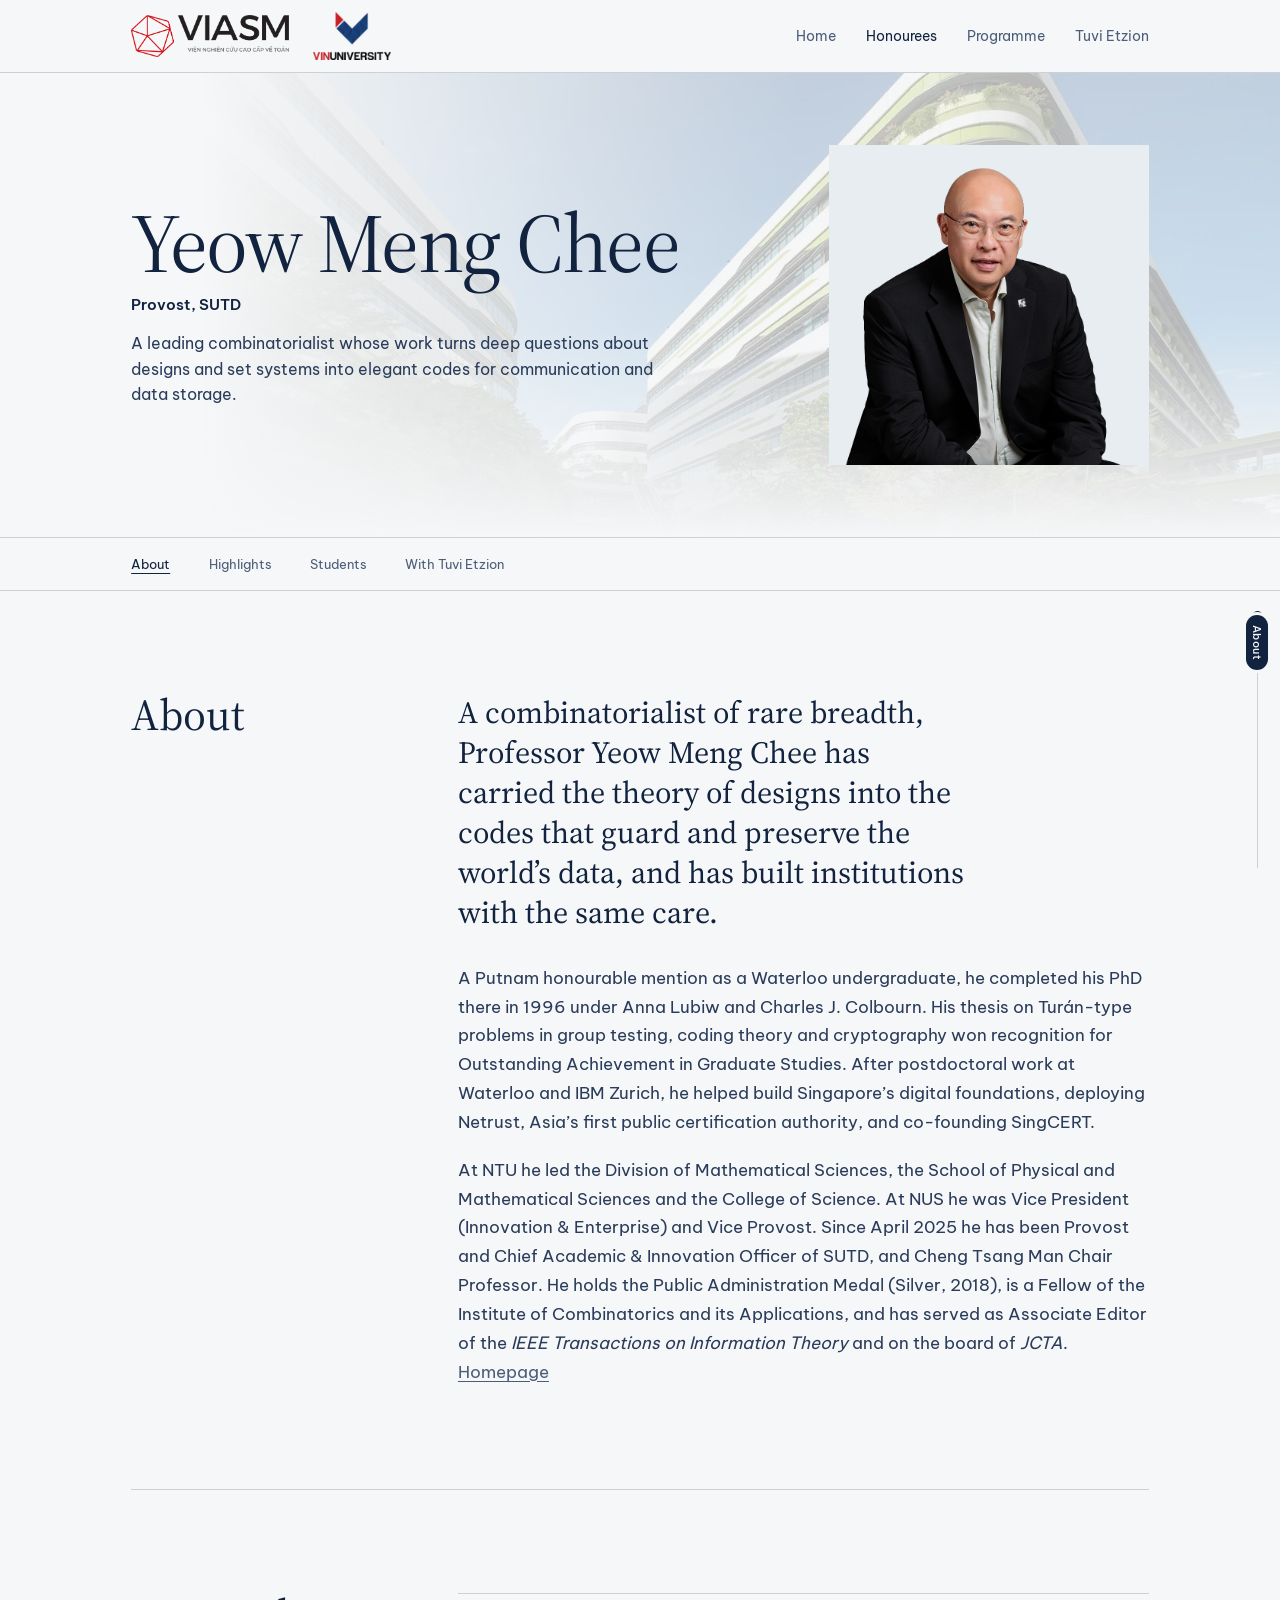
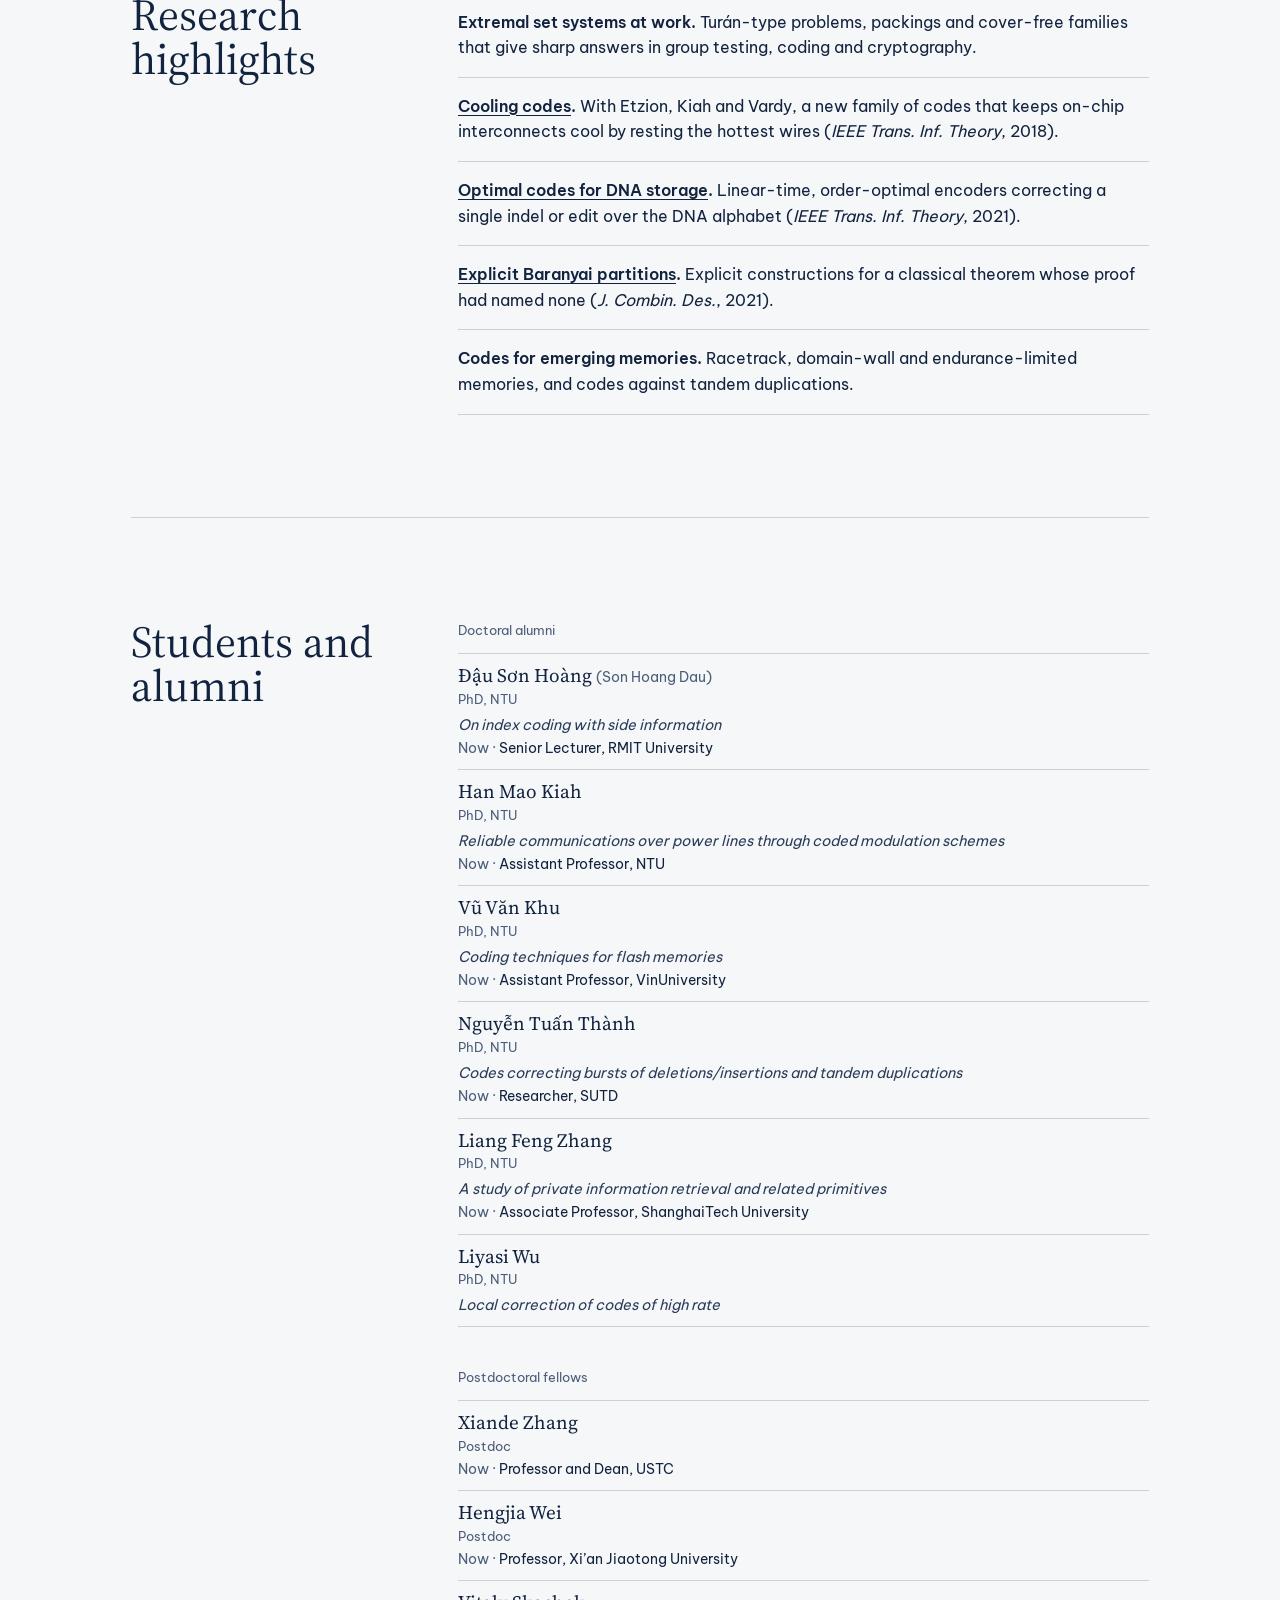
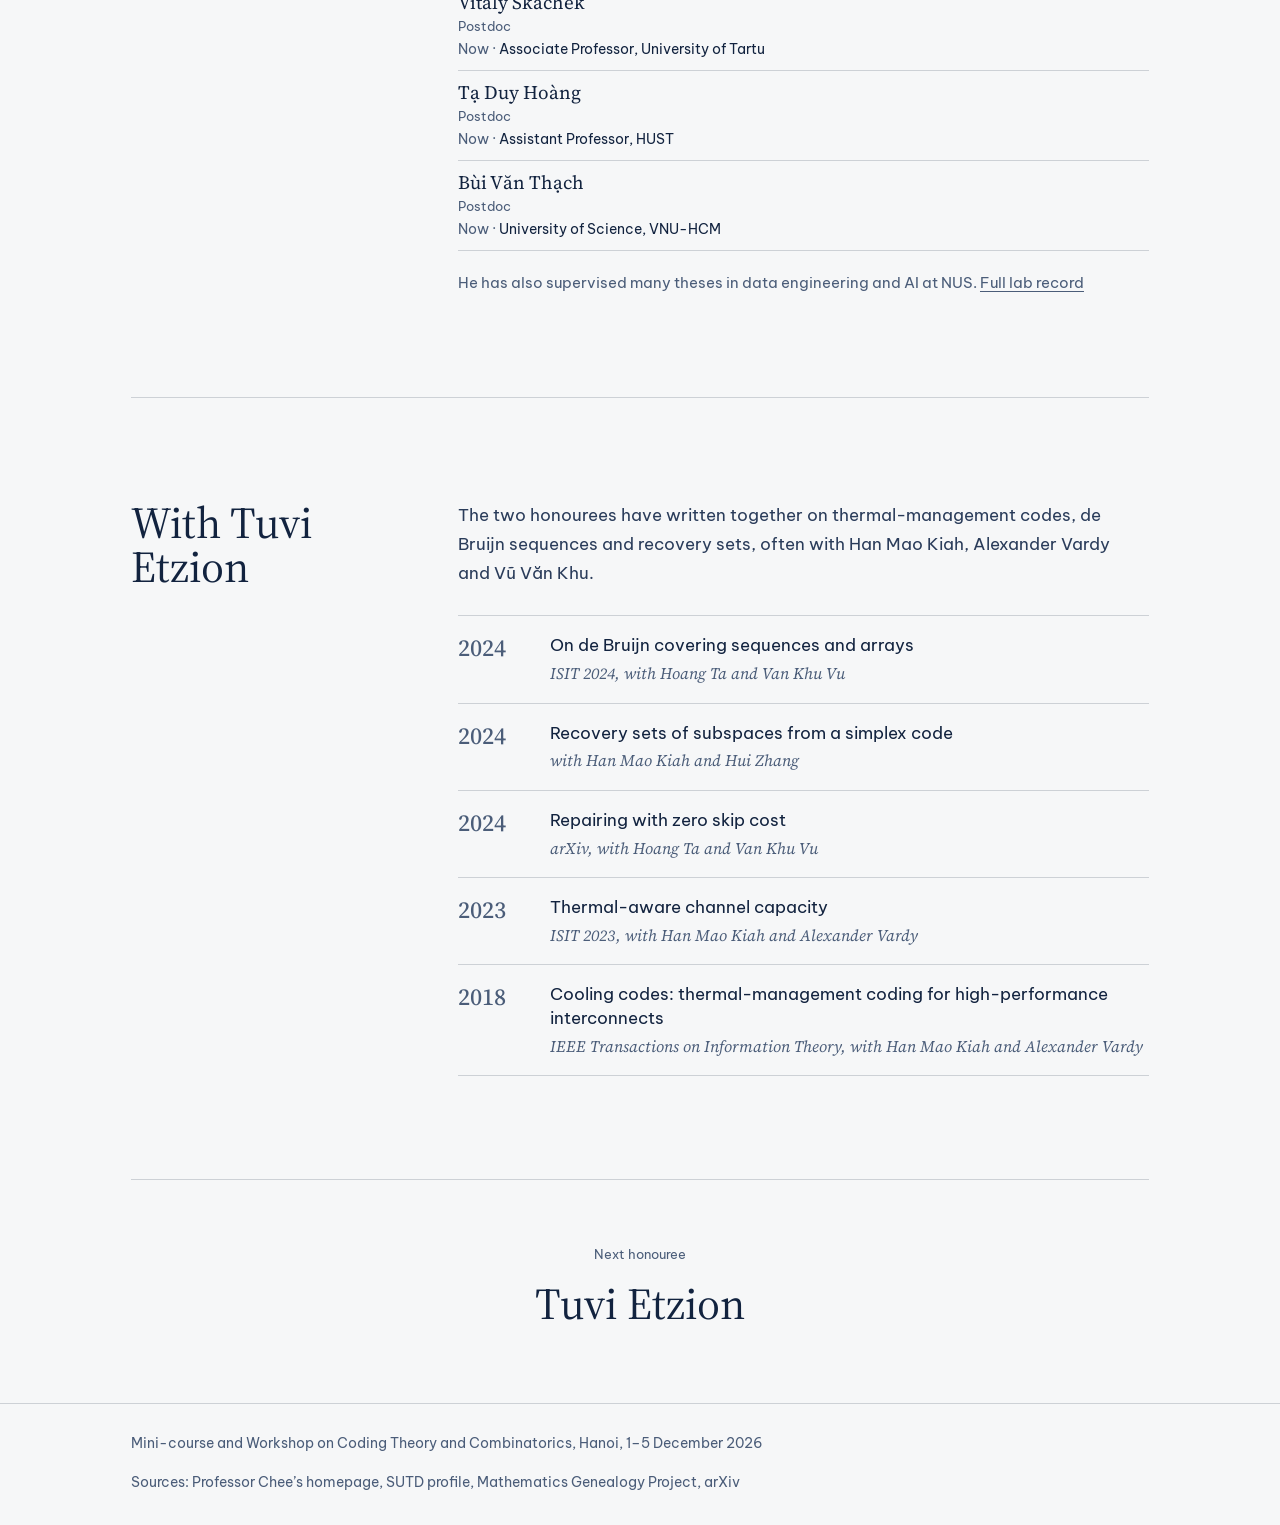
==== chee.html @ d9efea49 "Fix Dau Son Hoang's name and drop years from alumni lists Co-Authored-By: Claude Opus 5.5 <noreply@a" ====
<!DOCTYPE html>
<html lang="en">
<head>
  <meta charset="UTF-8">
  <meta name="viewport" content="width=device-width, initial-scale=1">
  <title>Yeow Meng Chee — CTC 2026 Honouree</title>
  <meta name="description" content="Professor Yeow Meng Chee, Provost of the Singapore University of Technology and Design: biography, career, honours and research.">
  <link rel="preload" href="assets/fonts/source-serif-4-latin-opsz-normal.woff2" as="font" type="font/woff2" crossorigin>
  <link rel="stylesheet" href="assets/css/style.css?v=20261127d">
</head>
<body>
<a class="skip" href="#main">Skip to content</a>

<header class="nav">
  <div class="wrap nav__inner">
    <a class="nav__brand" href="index.html" aria-label="CTC 2026 home — VIASM and VinUniversity">
      <img src="assets/img/viasm-logo.png" width="957" height="255" alt="VIASM">
      <img class="nav__logo--vinuni" src="assets/img/vinuni-logo.png" width="360" height="221" alt="VinUniversity">
    </a>
    <nav class="nav__links" aria-label="Main">
      <a href="index.html">Home</a>
      <a href="index.html#honour" aria-current="page">Honourees</a>
      <a href="index.html#programme">Programme</a>
      <a href="etzion.html">Tuvi Etzion</a>
    </nav>
  </div>
</header>

<main id="main">
  <section class="phero phero--sutd">
    <div class="wrap phero__layout">
      <div class="phero__intro">
        <h1 class="phero__name">Yeow Meng Chee</h1>
        <p class="phero__role">Provost, SUTD</p>
        <p>A leading combinatorialist whose work turns deep questions about designs and set systems into elegant codes for communication and data storage.</p>
      </div>
      <figure class="phero__photo" data-photo>
        <img src="assets/img/chee.png" alt="Portrait of Professor Yeow Meng Chee">
        <span class="monogram" aria-hidden="true">YMC</span>
      </figure>
    </div>
  </section>

  <nav class="pnav" aria-label="Profile sections">
    <ul class="wrap">
      <li><a href="#about">About</a></li>
      <li><a href="#research">Highlights</a></li>
      <li><a href="#students">Students</a></li>
      <li><a href="#joint">With Tuvi Etzion</a></li>
    </ul>
  </nav>

  <div class="wrap">
    <!-- About -->
    <section class="block" id="about">
      <h2>About</h2>
      <div class="prose">
        <p class="lede">A combinatorialist of rare breadth, Professor Yeow Meng Chee has carried the theory of designs into the codes that guard and preserve the world’s data, and has built institutions with the same care.</p>
        <p>A Putnam honourable mention as a Waterloo undergraduate, he completed his PhD there in 1996 under Anna Lubiw and Charles J. Colbourn. His thesis on Turán-type problems in group testing, coding theory and cryptography won recognition for Outstanding Achievement in Graduate Studies. After postdoctoral work at Waterloo and IBM Zurich, he helped build Singapore’s digital foundations, deploying Netrust, Asia’s first public certification authority, and co-founding SingCERT.</p>
        <p>At NTU he led the Division of Mathematical Sciences, the School of Physical and Mathematical Sciences and the College of Science. At NUS he was Vice President (Innovation &amp; Enterprise) and Vice Provost. Since April 2025 he has been Provost and Chief Academic &amp; Innovation Officer of SUTD, and Cheng Tsang Man Chair Professor. He holds the Public Administration Medal (Silver, 2018), is a Fellow of the Institute of Combinatorics and its Applications, and has served as Associate Editor of the <em>IEEE Transactions on Information Theory</em> and on the board of <em>JCTA</em>. <a class="profile-source" href="https://ymchee66.github.io/home/" target="_blank" rel="noopener">Homepage</a></p>
      </div>
    </section>

    <!-- Research highlights -->
    <section class="block" id="research">
      <h2>Research highlights</h2>
      <div>
        <ul class="profile-highlights">
          <li><strong>Extremal set systems at work.</strong> Turán-type problems, packings and cover-free families that give sharp answers in group testing, coding and cryptography.</li>
          <li><strong><a href="https://arxiv.org/abs/1701.07872" target="_blank" rel="noopener">Cooling codes</a>.</strong> With Etzion, Kiah and Vardy, a new family of codes that keeps on-chip interconnects cool by resting the hottest wires (<em>IEEE Trans. Inf. Theory</em>, 2018).</li>
          <li><strong><a href="https://arxiv.org/abs/1910.06501" target="_blank" rel="noopener">Optimal codes for DNA storage</a>.</strong> Linear-time, order-optimal encoders correcting a single indel or edit over the DNA alphabet (<em>IEEE Trans. Inf. Theory</em>, 2021).</li>
          <li><strong><a href="https://arxiv.org/abs/2007.11626" target="_blank" rel="noopener">Explicit Baranyai partitions</a>.</strong> Explicit constructions for a classical theorem whose proof had named none (<em>J. Combin. Des.</em>, 2021).</li>
          <li><strong>Codes for emerging memories.</strong> Racetrack, domain-wall and endurance-limited memories, and codes against tandem duplications.</li>
        </ul>
      </div>
    </section>

    <!-- Students and alumni -->
    <section class="block" id="students">
      <h2>Students and alumni</h2>
      <div>
          <p class="sub">Doctoral alumni</p>
          <ol class="alumni">
            <li><span class="alumni__name">Đậu Sơn Hoàng <span lang="en">(Son Hoang Dau)</span></span><span class="alumni__meta">PhD, NTU</span><span class="alumni__thesis">On index coding with side information</span><span class="alumni__now">Senior Lecturer, RMIT University</span></li>
            <li><span class="alumni__name">Han Mao Kiah</span><span class="alumni__meta">PhD, NTU</span><span class="alumni__thesis">Reliable communications over power lines through coded modulation schemes</span><span class="alumni__now">Assistant Professor, NTU</span></li>
            <li><span class="alumni__name">Vũ Văn Khu</span><span class="alumni__meta">PhD, NTU</span><span class="alumni__thesis">Coding techniques for flash memories</span><span class="alumni__now">Assistant Professor, VinUniversity</span></li>
            <li><span class="alumni__name">Nguyễn Tuấn Thành</span><span class="alumni__meta">PhD, NTU</span><span class="alumni__thesis">Codes correcting bursts of deletions/insertions and tandem duplications</span><span class="alumni__now">Researcher, SUTD</span></li>
            <li><span class="alumni__name">Liang Feng Zhang</span><span class="alumni__meta">PhD, NTU</span><span class="alumni__thesis">A study of private information retrieval and related primitives</span><span class="alumni__now">Associate Professor, ShanghaiTech University</span></li>
            <li><span class="alumni__name">Liyasi Wu</span><span class="alumni__meta">PhD, NTU</span><span class="alumni__thesis">Local correction of codes of high rate</span></li>
          </ol>
          <p class="sub">Postdoctoral fellows</p>
          <ol class="alumni">
            <li><span class="alumni__name">Xiande Zhang</span><span class="alumni__meta">Postdoc</span><span class="alumni__now">Professor and Dean, USTC</span></li>
            <li><span class="alumni__name">Hengjia Wei</span><span class="alumni__meta">Postdoc</span><span class="alumni__now">Professor, Xi’an Jiaotong University</span></li>
            <li><span class="alumni__name">Vitaly Skachek</span><span class="alumni__meta">Postdoc</span><span class="alumni__now">Associate Professor, University of Tartu</span></li>
            <li><span class="alumni__name">Tạ Duy Hoàng</span><span class="alumni__meta">Postdoc</span><span class="alumni__now">Assistant Professor, HUST</span></li>
            <li><span class="alumni__name">Bùi Văn Thạch</span><span class="alumni__meta">Postdoc</span><span class="alumni__now">University of Science, VNU-HCM</span></li>
          </ol>
          <p class="alumni__more">He has also supervised many theses in data engineering and AI at NUS. <a class="profile-source" href="https://ymchee66.github.io/home/" target="_blank" rel="noopener">Full lab record</a></p>
      </div>
    </section>

    <!-- Joint work -->
    <section class="block" id="joint">
      <h2>With Tuvi Etzion</h2>
      <div>
        <p class="joint-intro">The two honourees have written together on thermal-management codes, de Bruijn sequences and recovery sets, often with Han Mao Kiah, Alexander Vardy and Vũ Văn Khu.</p>
        <ol class="pubs">
          <li><span class="yr">2024</span><span class="t">On de Bruijn covering sequences and arrays<span class="v">ISIT 2024, with Hoang Ta and Van Khu Vu</span></span></li>
          <li><span class="yr">2024</span><span class="t">Recovery sets of subspaces from a simplex code<span class="v">with Han Mao Kiah and Hui Zhang</span></span></li>
          <li><span class="yr">2024</span><span class="t">Repairing with zero skip cost<span class="v">arXiv, with Hoang Ta and Van Khu Vu</span></span></li>
          <li><span class="yr">2023</span><span class="t">Thermal-aware channel capacity<span class="v">ISIT 2023, with Han Mao Kiah and Alexander Vardy</span></span></li>
          <li><span class="yr">2018</span><span class="t">Cooling codes: thermal-management coding for high-performance interconnects<span class="v">IEEE Transactions on Information Theory, with Han Mao Kiah and Alexander Vardy</span></span></li>
        </ol>
      </div>
    </section>
  </div>

  <a class="next" href="etzion.html"><small>Next honouree</small><strong>Tuvi Etzion</strong></a>
</main>

<footer class="footer">
  <div class="wrap footer__row">
    <p><a href="index.html">Mini-course and Workshop on Coding Theory and Combinatorics</a>, Hanoi, 1–5 December 2026</p>
    <p>Sources: Professor Chee’s homepage, SUTD profile, Mathematics Genealogy Project, arXiv</p>
  </div>
</footer>

<script src="assets/js/main.js?v=20261127d"></script>
</body>
</html>
---- assets/css/style.css ----
/* =========================================================
   CTC 2026 — Mini-course and Workshop on Coding Theory and Combinatorics
   Shared styles for index.html, chee.html, etzion.html
   ========================================================= */
@import url("fonts.css?v=20261127d");

:root {
  --bg: #f6f7f8;
  --panel: #e8edf2;
  --line: rgba(18, 35, 63, 0.18);
  --ink: #12233f;
  --mute: #4b5d79;
  --dim: #8494ac;

  --f-serif: "Source Serif 4", Georgia, "Times New Roman", serif;
  --f-sans: "Be Vietnam Pro", "Segoe UI", system-ui, sans-serif;

  --wrap: 1120px;
  --nav-height: 72px;
  --gutter: clamp(20px, 4vw, 56px);
}

*, *::before, *::after { box-sizing: border-box; }
html { scroll-padding-top: calc(var(--nav-height) + 16px); -webkit-text-size-adjust: 100%; }
body {
  font-optical-sizing: auto;
  margin: 0;
  background: var(--bg);
  color: var(--ink);
  font-family: var(--f-sans);
  font-size: 16px;
  line-height: 1.6;
  font-weight: 400;
  -webkit-font-smoothing: antialiased;
}
img { display: block; max-width: 100%; }
a { color: inherit; text-decoration: none; }
p { margin: 0; }
h1, h2, h3, h4 { margin: 0; font-weight: inherit; }
ol, ul { margin: 0; padding: 0; list-style: none; }

:focus-visible { outline: 2px solid var(--ink); outline-offset: 4px; border-radius: 2px; }
.skip { position: absolute; left: -999px; top: 8px; background: var(--ink); color: var(--bg); padding: 8px 14px; z-index: 100; }
.skip:focus { left: 8px; }

.wrap { width: 100%; max-width: var(--wrap); margin: 0 auto; padding: 0 var(--gutter); }

/* ---------- Navigation ---------- */
.nav {
  position: sticky; top: 0; z-index: 50;
  background: var(--bg); border-bottom: 1px solid var(--line);
}
.nav__inner { display: flex; align-items: center; justify-content: space-between; gap: 24px; min-height: var(--nav-height); }
.nav__brand { display: flex; flex: none; align-items: center; gap: clamp(14px, 2vw, 24px); }
.nav__brand img { height: 42px; width: auto; }
.nav__brand .nav__logo--vinuni { height: 48px; }
.nav__links { display: flex; flex-wrap: wrap; gap: 0 clamp(12px, 2.6vw, 30px); font-size: 14px; }
.nav__links a { display: inline-flex; align-items: center; min-height: 44px; color: var(--mute); }
.nav__links a:hover, .nav__links a[aria-current="page"], .nav__links a.is-active { color: var(--ink); }
.nav__links a.is-active { text-decoration: underline; text-underline-offset: 4px; }
.nav__links a:hover { text-decoration: underline; text-underline-offset: 4px; }
@media (max-width: 760px) {
  :root { --nav-height: 0px; }
  .nav { position: relative; }
  .nav__inner { flex-direction: column; align-items: flex-start; gap: 0; padding-top: 12px; }
  .nav__brand img { height: 34px; }
  .nav__brand .nav__logo--vinuni { height: 40px; }
  .nav__links { font-size: 13px; }
}

/* ---------- Buttons and links ---------- */
.btn {
  display: inline-flex; align-items: center; gap: 10px;
  min-height: 46px; padding: 8px 18px; border-radius: 3px;
  border: 1px solid var(--line); font-size: 14px; font-weight: 500;
  transition: background .2s, color .2s, border-color .2s;
}
.btn:hover { border-color: var(--ink); }
.btn--primary { background: var(--ink); color: var(--bg); border-color: var(--ink); }
.btn--primary:hover { background: transparent; color: var(--ink); }
.text-link {
  display: inline-flex; align-items: center; min-height: 44px;
  font-size: 14px; font-weight: 500; text-decoration: underline; text-underline-offset: 4px;
}
.text-link:hover { color: var(--mute); }

/* =========================================================
   HOME — hero
   ========================================================= */
.hero {
  position: relative;
  isolation: isolate;
  padding: clamp(44px, 7vw, 90px) 0 clamp(32px, 5vw, 56px);
}
.hero::before {
  content: "";
  position: absolute;
  z-index: -1;
  inset: 0 0 0 24%;
  background:
    linear-gradient(to bottom, transparent 58%, var(--bg)),
    linear-gradient(to right, var(--bg), transparent 48%),
    url("../img/vinuni-banner.webp") center 49% / cover;
  opacity: .32;
}
.hero__lead { margin-bottom: 8px; }
.hero__title {
  font-family: var(--f-serif); font-weight: 400;
  font-size: clamp(42px, 7vw, 94px); line-height: .98; letter-spacing: -.025em;
  max-width: 17ch; text-wrap: balance;
}
.hero__meta {
  display: flex; flex-wrap: wrap; align-items: center; justify-content: space-between; gap: 16px 28px;
  margin-top: clamp(22px, 4vw, 36px); padding-top: 20px; border-top: 1px solid var(--line);
}
.hero__when { font-size: 15px; line-height: 1.5; }
.hero__when strong { display: block; font-weight: 600; font-size: 18px; margin-bottom: 2px; }
.hero__actions { display: flex; flex-wrap: wrap; gap: 10px; }
@media (max-width: 600px) {
  .hero::before {
    inset: 0;
    background:
      linear-gradient(to bottom, transparent 42%, var(--bg) 94%),
      url("../img/vinuni-banner-small.webp") 50% 47% / cover;
    opacity: .23;
  }
}

/* =========================================================
   HOME — about
   ========================================================= */
.section { padding: clamp(48px, 7vw, 88px) 0; }
.section + .section { border-top: 1px solid var(--line); }
.campus-banner + .section { padding-top: 0; }
.about__photo { margin: 0 0 clamp(28px, 5vw, 52px); aspect-ratio: 16 / 5; }
.about__photo img { width: 100%; height: 100%; object-fit: cover; }
.about__grid { display: grid; grid-template-columns: 1fr 1fr; gap: clamp(32px, 6vw, 96px); align-items: start; }
.about__statement { font-family: var(--f-serif); font-size: clamp(28px, 3.2vw, 40px); line-height: 1.1; letter-spacing: -.01em; text-wrap: balance; }
.about__objective { margin-top: 12px; color: #2a3c5a; }
.about__cols { display: grid; color: #2a3c5a; }
.about__cols > div { padding: 24px 0; border-top: 1px solid var(--line); }
.about__cols h3 { font-family: var(--f-serif); font-weight: 500; font-size: 24px; line-height: 1.1; color: var(--ink); margin-bottom: 10px; }
.about__venues { margin-top: 24px; }
.about__venues > div { padding-bottom: 0; }
.about__venues p + p { margin-top: 12px; }
@media (max-width: 860px) { .about__grid { grid-template-columns: 1fr; } .about__photo { aspect-ratio: 16 / 9; } }

.section-head { display: grid; grid-template-columns: auto 1fr; align-items: end; gap: 8px 36px; margin-bottom: clamp(24px, 4vw, 40px); }
.section-head h2 { font-family: var(--f-serif); font-weight: 400; font-size: clamp(38px, 5vw, 62px); line-height: 1; }
.section-head p { font-size: 14px; color: var(--mute); max-width: 42ch; justify-self: end; text-align: right; }
@media (max-width: 760px) { .section-head { grid-template-columns: 1fr; } .section-head p { justify-self: start; text-align: left; } }

/* =========================================================
   HOME — honourees: two equal squares side by side
   ========================================================= */
.honoree__grid { display: grid; grid-template-columns: repeat(2, minmax(0, 460px)); justify-content: space-between; gap: clamp(16px, 4vw, 64px); }
.honoree { display: flex; flex-direction: column; }
.honoree__photo { display: block; aspect-ratio: 1; overflow: hidden; background: var(--panel); }
.honoree__photo img { width: 100%; height: 100%; object-fit: cover; object-position: center top; }
.honoree__text { flex: 1; display: flex; flex-direction: column; align-items: flex-start; margin-top: 24px; }
.honoree__name { font-family: var(--f-serif); font-weight: 400; font-size: clamp(30px, 4.2vw, 46px); line-height: 1; margin-bottom: 8px; }
.honoree__role { font-family: var(--f-serif); font-style: italic; font-size: clamp(16px, 1.6vw, 21px); line-height: 1.3; color: #2a3c5a; }
.honoree__note { color: var(--mute); font-size: 15px; margin: 10px 0 12px; }
.honoree__text .text-link { margin-top: auto; }
@media (max-width: 520px) { .honoree__grid { grid-template-columns: 1fr; gap: 32px; } }

/* Portrait fallback when the photo file is missing */
.no-photo img { display: none; }
.monogram { display: none; }
.no-photo .monogram {
  display: grid; place-items: center; width: 100%; height: 100%;
  font-family: var(--f-serif); font-style: italic; font-size: clamp(120px, 18vw, 260px); color: rgba(18,35,63,.11);
}

/* =========================================================
   HOME — programme
   ========================================================= */
.prog { display: grid; gap: clamp(48px, 6vw, 88px); }
.prog__part { display: grid; grid-template-columns: minmax(200px, 300px) 1fr; gap: clamp(24px, 5vw, 72px); align-items: start; }
.prog__intro { position: sticky; top: calc(var(--nav-height) + 24px); }
@media (max-width: 860px) { .prog__part { grid-template-columns: 1fr; } .prog__intro { position: static; } }
.prog__part h3 { font-family: var(--f-serif); font-size: clamp(30px, 3vw, 42px); line-height: 1.05; }
.prog__intro p { color: var(--mute); margin-top: 10px; max-width: 34ch; }
.prog__pdf { display: inline-block; margin-top: 6px; color: var(--ink); font-weight: 500; border-bottom: 1px solid currentColor; }
.prog__pdf:hover { color: var(--mute); }
.days { border-top: 1px solid var(--line); }
.day { display: grid; grid-template-columns: 64px 1fr; gap: 20px; padding: 24px 0; border-bottom: 1px solid var(--line); }
.day__date { font-family: var(--f-serif); font-weight: 500; font-size: 34px; line-height: 1; }
.day__date small { display: block; font-family: var(--f-sans); font-weight: 500; font-size: 12px; color: var(--mute); margin-top: 6px; letter-spacing: .02em; }
.day__venue { font-size: 13px; font-weight: 600; letter-spacing: .08em; text-transform: uppercase; color: var(--mute); margin-bottom: 10px; }
.slot { display: grid; grid-template-columns: 104px 1fr; gap: 16px; padding: 9px 0; border-top: 1px solid rgba(18, 35, 63, 0.08); font-size: 15px; line-height: 1.45; }
.slot:first-child { border-top: 0; }
.slot__time { font-variant-numeric: tabular-nums; color: var(--mute); font-size: 14px; padding-top: 1px; }
.prog__part > *, .day > div, .slot__what { min-width: 0; }
.slot__title { display: block; overflow-wrap: anywhere; }
.slot__who { display: block; font-size: 13.5px; color: var(--mute); margin-top: 2px; }
.slot--break { padding: 5px 0; font-size: 13.5px; color: var(--mute); }
.slot--break .slot__time { color: var(--mute); font-size: 13px; }
.slot--event .slot__title { font-weight: 500; }
.slot--key .slot__title { font-family: var(--f-serif); font-size: 19px; line-height: 1.3; }
.slot--key .slot__who { color: var(--ink); font-weight: 500; }
@media (max-width: 520px) { .day { grid-template-columns: 1fr; gap: 10px; } .slot { grid-template-columns: 88px 1fr; gap: 12px; } }

/* =========================================================
   HOME — speakers
   ========================================================= */
.speakers { border-top: 1px solid var(--line); }
.speaker { display: grid; grid-template-columns: 1.2fr 1fr auto; align-items: baseline; gap: 20px; padding: 22px 0; border-bottom: 1px solid var(--line); }
.speaker__name { font-size: clamp(20px, 2.2vw, 28px); font-weight: 500; letter-spacing: -.01em; }
.speaker__aff { color: var(--mute); font-size: 15px; }
.speaker__tag { font-size: 13px; color: var(--mute); white-space: nowrap; }
.speaker--link .speaker__name { text-decoration: underline; text-decoration-thickness: 1px; text-underline-offset: 6px; text-decoration-color: var(--dim); transition: text-decoration-color .2s; }
.speaker--link:hover .speaker__name { text-decoration-color: var(--ink); }
@media (max-width: 680px) { .speaker { grid-template-columns: 1fr; gap: 4px; } }

/* ---------- Footer ---------- */
.footer { border-top: 1px solid var(--line); padding: 28px 0 32px; color: var(--mute); font-size: 14px; }
.footer__big { font-family: var(--f-serif); font-weight: 400; font-size: 27px; line-height: 1.15; color: var(--ink); margin-bottom: 12px; }
.footer__row { display: flex; flex-wrap: wrap; justify-content: space-between; gap: 16px 40px; }
.footer__contact { margin-top: 12px; }
.footer__contact a { text-decoration: underline; text-underline-offset: 3px; }
.footer a, .pnav a { transition: color .2s; }
.footer a:hover { color: var(--ink); }

/* =========================================================
   PROFILE PAGES
   ========================================================= */
.phero {
  position: relative;
  isolation: isolate;
  padding: clamp(32px, 6vw, 72px) 0;
}
.phero--sutd { --campus-image: url("../img/sutd-campus.webp"); }
.phero--technion { --campus-image: url("../img/technion-campus.webp"); }
.phero::before {
  content: "";
  position: absolute;
  z-index: -1;
  inset: 0 0 0 16%;
  background:
    linear-gradient(to bottom, transparent 55%, var(--bg)),
    linear-gradient(to right, var(--bg), transparent 55%),
    var(--campus-image) center 46% / cover;
  opacity: .30;
}
.phero__layout {
  display: grid; grid-template-columns: minmax(0, 1fr) minmax(180px, 320px);
  align-items: center; gap: clamp(24px, 5vw, 72px);
}
.phero__name {
  font-family: var(--f-serif); font-weight: 400;
  font-size: clamp(44px, 6.5vw, 84px); line-height: 1; letter-spacing: -.02em;
}
.phero__photo { margin: 0; width: 100%; aspect-ratio: 1; background: var(--panel); }
.phero__photo img { width: 100%; height: 100%; object-fit: contain; }
.phero__photo .monogram { font-size: clamp(72px, 10vw, 120px); }
.phero__role { font-size: 15px; font-weight: 600; margin: 8px 0 14px; }
.phero__intro p:last-child { max-width: 48ch; color: #2a3c5a; }
@media (max-width: 580px) {
  .phero::before {
    inset: 0;
    background:
      linear-gradient(to bottom, transparent 34%, var(--bg) 95%),
      var(--campus-image) center 44% / cover;
    opacity: .23;
  }
  .phero__layout { grid-template-columns: 1fr; }
  .phero__photo { max-width: 240px; }
}

.pnav { position: sticky; top: var(--nav-height); z-index: 20; background: var(--bg); border-top: 1px solid var(--line); border-bottom: 1px solid var(--line); }
.pnav ul { display: flex; gap: clamp(18px, 3vw, 44px); overflow-x: auto; height: 52px; align-items: center; scrollbar-width: thin; }
.pnav a { display: inline-flex; align-items: center; min-height: 44px; font-size: 13px; color: var(--mute); white-space: nowrap; }
.pnav a:hover, .pnav a.is-active { color: var(--ink); text-decoration: underline; text-underline-offset: 4px; }

.block { display: grid; grid-template-columns: minmax(180px, 250px) minmax(0, 1fr); gap: 24px clamp(32px, 6vw, 96px); padding: clamp(64px, 8vw, 112px) 0; border-bottom: 1px solid var(--line); scroll-margin-top: 54px; }
.block > h2 { font-family: var(--f-serif); font-weight: 400; font-size: clamp(30px, 3.6vw, 44px); line-height: 1; position: sticky; top: 142px; align-self: start; }
@media (max-width: 760px) { .block { grid-template-columns: minmax(0, 1fr); } .block > h2 { position: static; } }

.prose p { font-size: 17px; line-height: 1.7; color: #2a3c5a; max-width: 66ch; }
.prose p + p { margin-top: 1.1em; }
.prose .lede { font-family: var(--f-serif); font-size: clamp(24px, 2.4vw, 32px); line-height: 1.3; color: var(--ink); max-width: 34ch; margin-bottom: 1em; }

.profile-highlights { max-width: 66ch; border-top: 1px solid var(--line); }
.profile-highlights li { padding: 16px 0; border-bottom: 1px solid var(--line); }
.profile-highlights a, .profile-source { text-decoration: underline; text-underline-offset: 3px; }
.profile-source { color: var(--mute); }
.profile-students { list-style: disc; padding-inline-start: 1.25em; margin-bottom: 12px; }
.profile-students li + li { margin-top: 6px; }

.facts { display: grid; grid-template-columns: repeat(3, 1fr); margin-top: 48px; border-top: 1px solid var(--line); }
.facts div { padding: 22px 20px 0 0; }
.facts dt { font-family: var(--f-serif); font-weight: 500; font-size: clamp(36px, 4vw, 54px); line-height: 1; }
.facts dd { margin: 8px 0 0; font-size: 14px; color: var(--mute); max-width: 22ch; }
@media (max-width: 560px) { .facts { grid-template-columns: 1fr; } }

.timeline li { display: grid; grid-template-columns: 140px 1fr; gap: 20px; padding: 18px 0; border-top: 1px solid var(--line); }
.timeline li:last-child { border-bottom: 1px solid var(--line); }
.timeline .yr { font-family: var(--f-serif); font-weight: 500; font-size: 26px; line-height: 1.1; }
.timeline .what { font-size: 16px; line-height: 1.5; }
.timeline .what span { display: block; color: var(--mute); font-size: 14px; margin-top: 2px; }
.alumni { border-top: 1px solid var(--line); max-width: 66ch; }
.alumni li { display: grid; gap: 1px; padding: 10px 0; border-bottom: 1px solid var(--line); }
.alumni__name { font-family: var(--f-serif); font-size: 19px; line-height: 1.25; color: var(--ink); }
.alumni__name span { font-family: var(--f-sans); font-size: 14px; color: var(--mute); }
.alumni__meta { font-size: 13px; color: var(--mute); }
.alumni__thesis { font-size: 14.5px; font-style: italic; color: #2a3c5a; margin-top: 2px; }
.alumni__now { font-size: 14px; color: var(--ink); }
.alumni__now::before { content: "Now · "; color: var(--mute); }
.alumni__more { margin-top: 20px; font-size: 15px; color: var(--mute); max-width: 66ch; }
.sub { font-size: 13px; color: var(--mute); margin: 40px 0 12px; }
.sub:first-child { margin-top: 0; }
@media (max-width: 560px) { .timeline li { grid-template-columns: 1fr; gap: 2px; } }

.interests { display: grid; grid-template-columns: repeat(auto-fit, minmax(240px, 1fr)); gap: 1px; background: var(--line); border: 1px solid var(--line); }
.interests div { background: var(--bg); padding: 26px 24px 30px; }
.interests h3 { font-family: var(--f-serif); font-size: 26px; line-height: 1.1; margin-bottom: 10px; }
.interests p { font-size: 14px; line-height: 1.6; color: var(--mute); }

.pubs li { display: grid; grid-template-columns: 72px 1fr; gap: 20px; padding: 18px 0; border-top: 1px solid var(--line); }
.pubs li:last-child { border-bottom: 1px solid var(--line); }
.pubs .yr { font-family: var(--f-serif); font-weight: 500; font-size: 24px; line-height: 1.2; color: var(--mute); }
.pubs .t { font-size: 17px; line-height: 1.4; }
.pubs .v { display: block; font-family: var(--f-serif); font-style: italic; font-size: 16px; color: var(--mute); margin-top: 4px; }
.joint-intro { max-width: 60ch; font-size: 17px; line-height: 1.7; color: #2a3c5a; margin-bottom: 28px; }
.links { display: flex; flex-wrap: wrap; gap: 10px; margin-top: 32px; }

.books { display: grid; grid-template-columns: repeat(auto-fit, minmax(240px, 1fr)); gap: 20px; }
.book { border: 1px solid var(--line); padding: 28px 24px; display: flex; flex-direction: column; gap: 12px; min-height: 220px; }
.book h3 { font-family: var(--f-serif); font-size: 26px; line-height: 1.1; }
.book p { font-size: 14px; color: var(--mute); margin-top: auto; }

.next {
  display: block; width: fit-content; margin: 0 auto;
  padding: clamp(32px, 6vw, 64px) var(--gutter); text-align: center;
}
.next small { display: block; color: var(--mute); margin-bottom: 4px; }
.next strong { font-family: var(--f-serif); font-weight: 400; font-size: clamp(28px, 4vw, 44px); }
.next:hover strong { text-decoration: underline; text-underline-offset: 4px; }

@media (prefers-reduced-motion: reduce) {
  *, *::before, *::after { transition: none !important; }
}

/* ---------- Scroll progress (vertical, right edge) ---------- */
.sprog { position: fixed; z-index: 45; right: 22px; top: 96px; bottom: 32px; width: 1px; background: var(--line); pointer-events: none; }
.sprog__fill { position: absolute; inset: 0; background: var(--ink); transform-origin: top; transform: scaleY(0); }
.sprog__dot { position: absolute; left: -4px; top: -4px; width: 9px; height: 9px; border-radius: 50%; background: var(--ink); box-shadow: 0 0 0 3px var(--bg); }
.sprog__label {
  position: absolute; top: 0; left: -11px; writing-mode: vertical-rl; white-space: nowrap;
  padding: 10px 4px; border-radius: 999px; background: var(--ink); color: var(--bg); box-shadow: 0 0 0 3px var(--bg);
  font-size: 11px; font-weight: 500; line-height: 1.3; letter-spacing: .04em;
}
@media (max-width: 1240px) { .sprog { right: 10px; } }
@media (max-width: 760px) { .sprog { right: 6px; } .sprog__label { display: none; } }
@media print { .sprog { display: none; } }
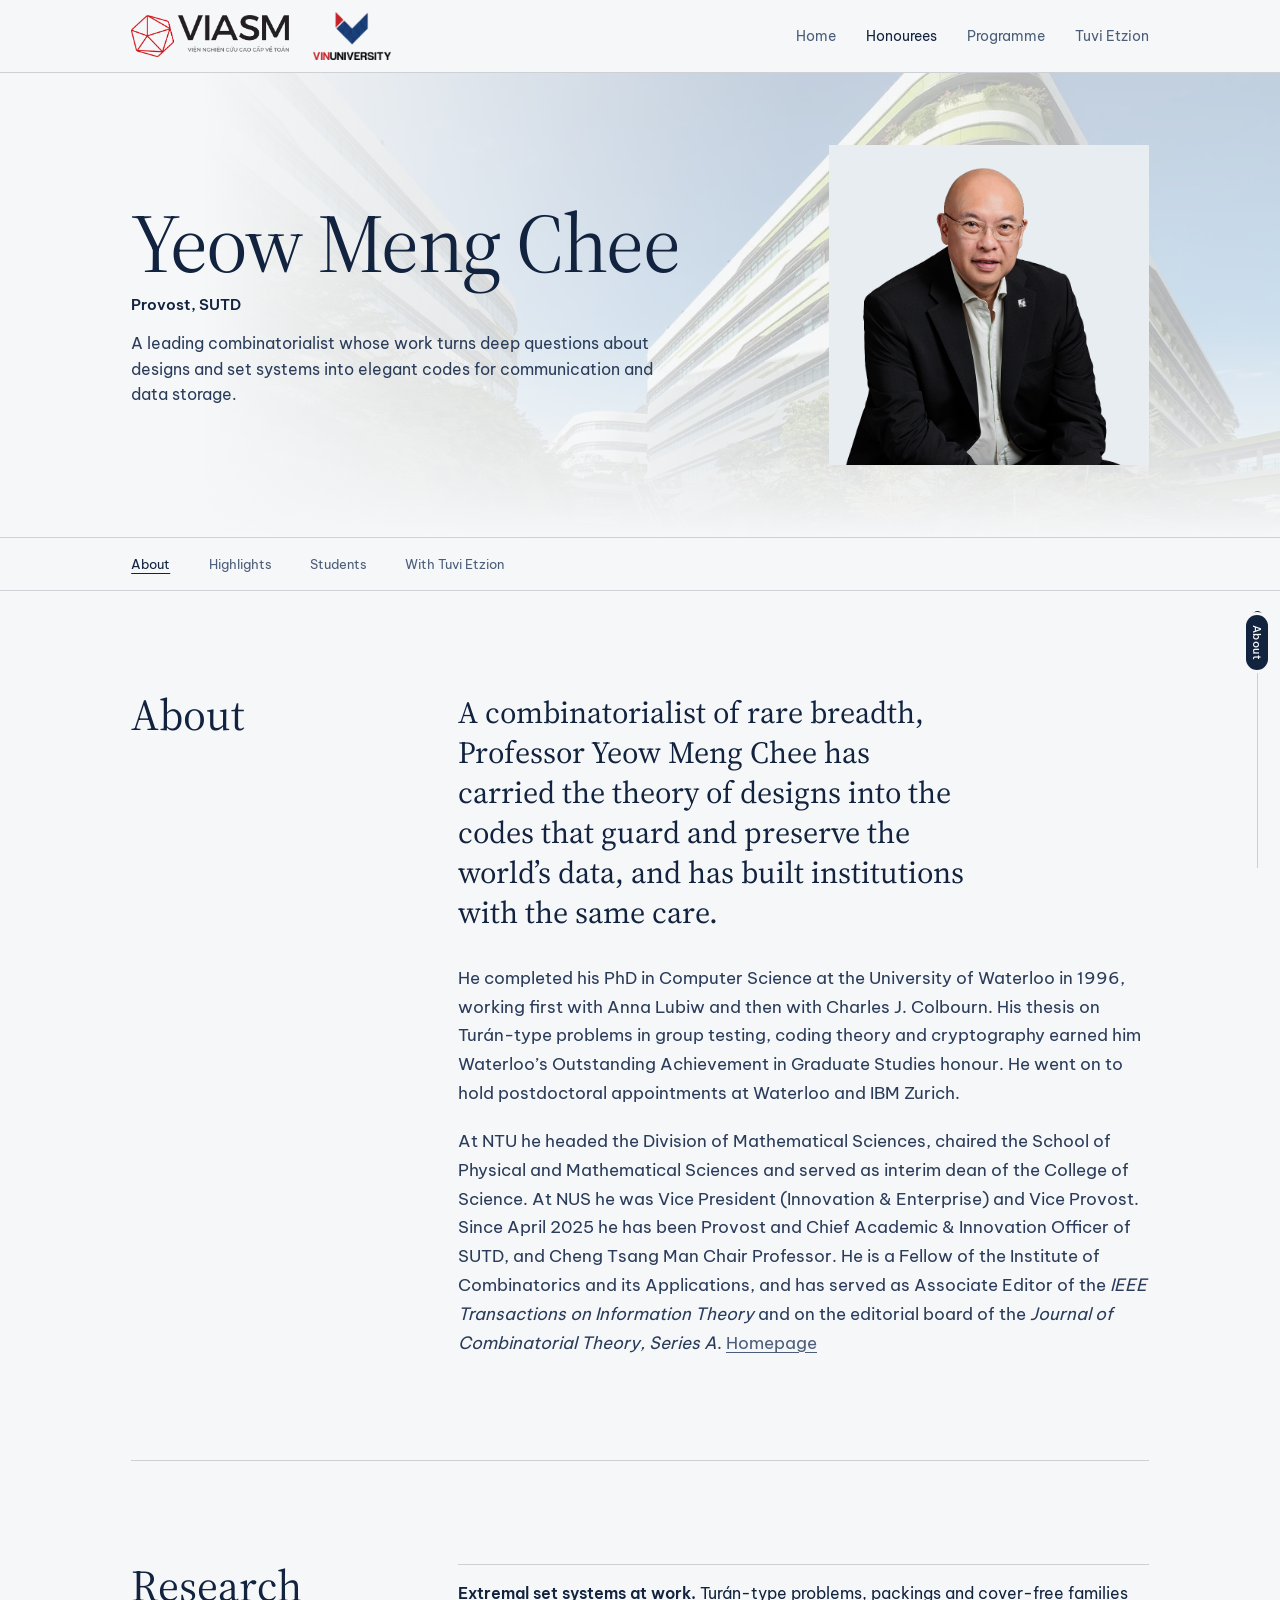
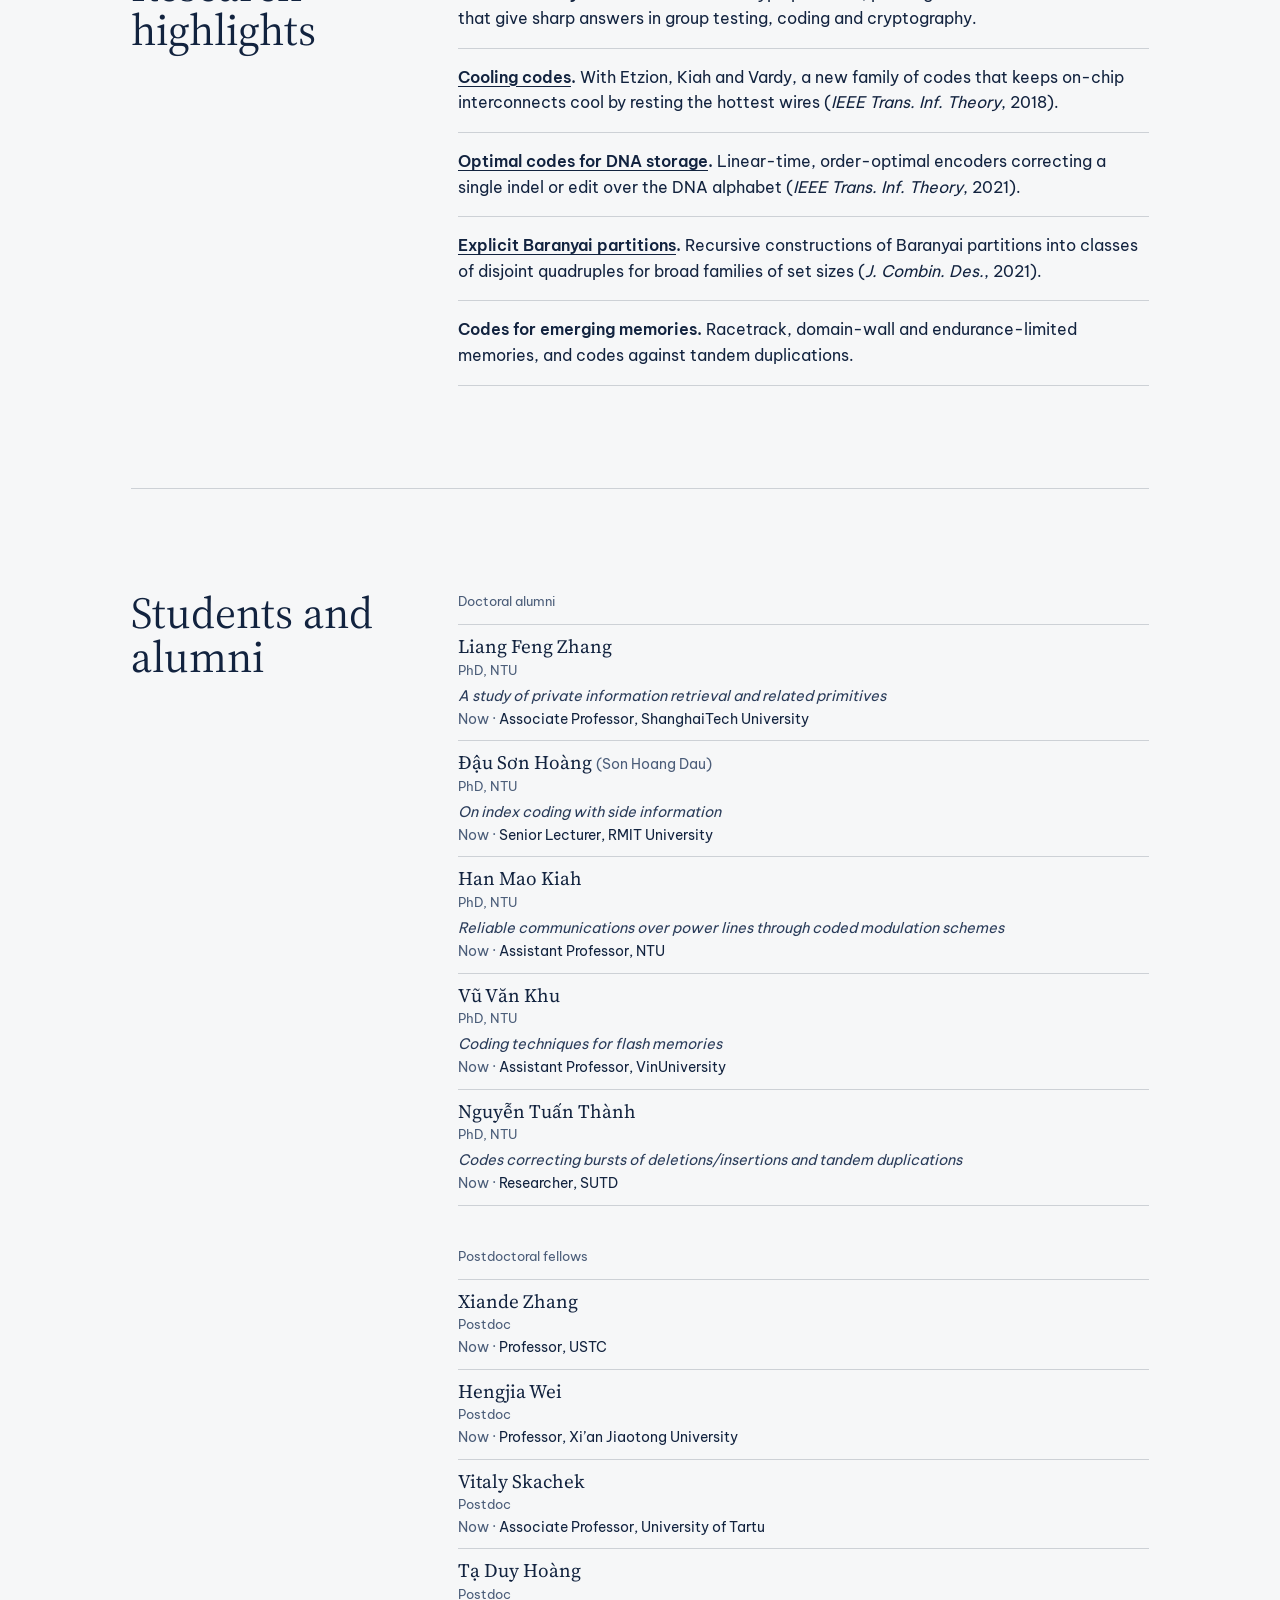
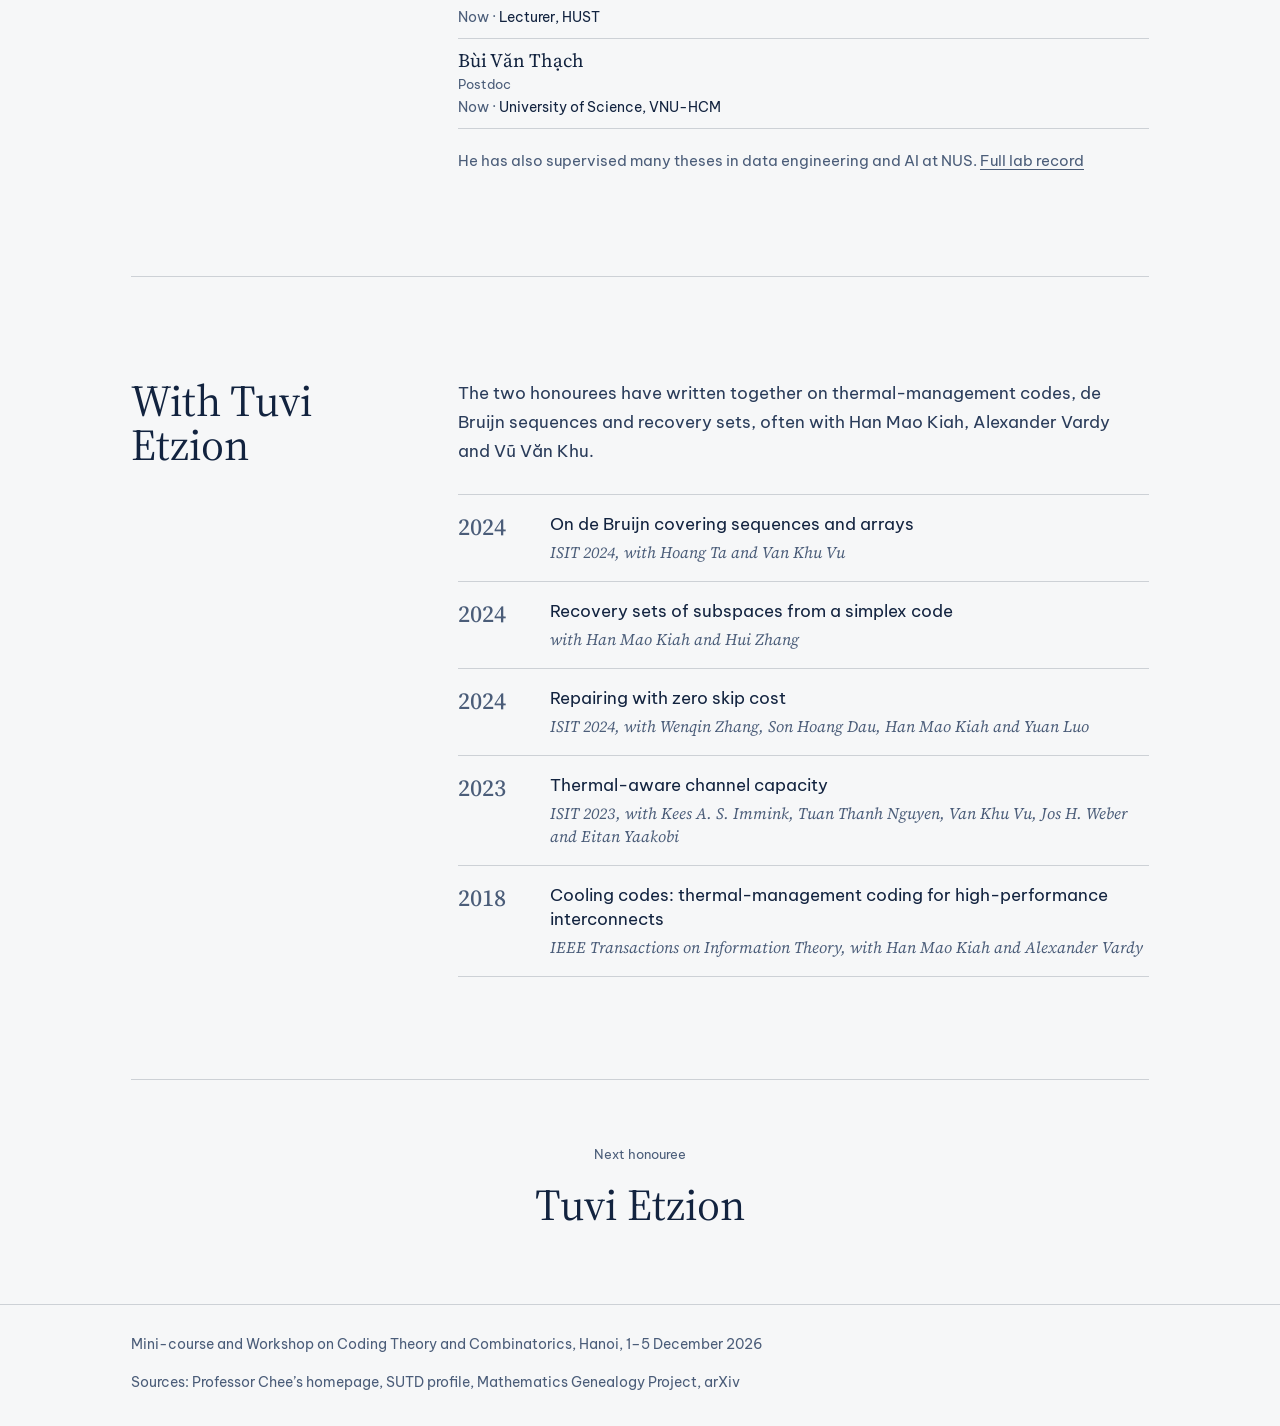
==== commit 8b3793b2: "Update and modify 2 professor page" ====
--- a/chee.html
+++ b/chee.html
@@ -56,8 +56,8 @@
       <h2>About</h2>
       <div class="prose">
         <p class="lede">A combinatorialist of rare breadth, Professor Yeow Meng Chee has carried the theory of designs into the codes that guard and preserve the world’s data, and has built institutions with the same care.</p>
-        <p>A Putnam honourable mention as a Waterloo undergraduate, he completed his PhD there in 1996 under Anna Lubiw and Charles J. Colbourn. His thesis on Turán-type problems in group testing, coding theory and cryptography won recognition for Outstanding Achievement in Graduate Studies. After postdoctoral work at Waterloo and IBM Zurich, he helped build Singapore’s digital foundations, deploying Netrust, Asia’s first public certification authority, and co-founding SingCERT.</p>
-        <p>At NTU he led the Division of Mathematical Sciences, the School of Physical and Mathematical Sciences and the College of Science. At NUS he was Vice President (Innovation &amp; Enterprise) and Vice Provost. Since April 2025 he has been Provost and Chief Academic &amp; Innovation Officer of SUTD, and Cheng Tsang Man Chair Professor. He holds the Public Administration Medal (Silver, 2018), is a Fellow of the Institute of Combinatorics and its Applications, and has served as Associate Editor of the <em>IEEE Transactions on Information Theory</em> and on the board of <em>JCTA</em>. <a class="profile-source" href="https://ymchee66.github.io/home/" target="_blank" rel="noopener">Homepage</a></p>
+        <p>He completed his PhD in Computer Science at the University of Waterloo in 1996, working first with Anna Lubiw and then with Charles J. Colbourn. His thesis on Turán-type problems in group testing, coding theory and cryptography earned him Waterloo’s Outstanding Achievement in Graduate Studies honour. He went on to hold postdoctoral appointments at Waterloo and IBM Zurich.</p>
+        <p>At NTU he headed the Division of Mathematical Sciences, chaired the School of Physical and Mathematical Sciences and served as interim dean of the College of Science. At NUS he was Vice President (Innovation &amp; Enterprise) and Vice Provost. Since April 2025 he has been Provost and Chief Academic &amp; Innovation Officer of SUTD, and Cheng Tsang Man Chair Professor. He is a Fellow of the Institute of Combinatorics and its Applications, and has served as Associate Editor of the <em>IEEE Transactions on Information Theory</em> and on the editorial board of the <em>Journal of Combinatorial Theory, Series A</em>. <a class="profile-source" href="https://ymchee66.github.io/home/" target="_blank" rel="noopener">Homepage</a></p>
       </div>
     </section>
 
@@ -69,7 +69,7 @@
           <li><strong>Extremal set systems at work.</strong> Turán-type problems, packings and cover-free families that give sharp answers in group testing, coding and cryptography.</li>
           <li><strong><a href="https://arxiv.org/abs/1701.07872" target="_blank" rel="noopener">Cooling codes</a>.</strong> With Etzion, Kiah and Vardy, a new family of codes that keeps on-chip interconnects cool by resting the hottest wires (<em>IEEE Trans. Inf. Theory</em>, 2018).</li>
           <li><strong><a href="https://arxiv.org/abs/1910.06501" target="_blank" rel="noopener">Optimal codes for DNA storage</a>.</strong> Linear-time, order-optimal encoders correcting a single indel or edit over the DNA alphabet (<em>IEEE Trans. Inf. Theory</em>, 2021).</li>
-          <li><strong><a href="https://arxiv.org/abs/2007.11626" target="_blank" rel="noopener">Explicit Baranyai partitions</a>.</strong> Explicit constructions for a classical theorem whose proof had named none (<em>J. Combin. Des.</em>, 2021).</li>
+          <li><strong><a href="https://arxiv.org/abs/2007.11626" target="_blank" rel="noopener">Explicit Baranyai partitions</a>.</strong> Recursive constructions of Baranyai partitions into classes of disjoint quadruples for broad families of set sizes (<em>J. Combin. Des.</em>, 2021).</li>
           <li><strong>Codes for emerging memories.</strong> Racetrack, domain-wall and endurance-limited memories, and codes against tandem duplications.</li>
         </ul>
       </div>
@@ -81,19 +81,18 @@
       <div>
           <p class="sub">Doctoral alumni</p>
           <ol class="alumni">
+            <li><span class="alumni__name">Liang Feng Zhang</span><span class="alumni__meta">PhD, NTU</span><span class="alumni__thesis">A study of private information retrieval and related primitives</span><span class="alumni__now">Associate Professor, ShanghaiTech University</span></li>
             <li><span class="alumni__name">Đậu Sơn Hoàng <span lang="en">(Son Hoang Dau)</span></span><span class="alumni__meta">PhD, NTU</span><span class="alumni__thesis">On index coding with side information</span><span class="alumni__now">Senior Lecturer, RMIT University</span></li>
             <li><span class="alumni__name">Han Mao Kiah</span><span class="alumni__meta">PhD, NTU</span><span class="alumni__thesis">Reliable communications over power lines through coded modulation schemes</span><span class="alumni__now">Assistant Professor, NTU</span></li>
             <li><span class="alumni__name">Vũ Văn Khu</span><span class="alumni__meta">PhD, NTU</span><span class="alumni__thesis">Coding techniques for flash memories</span><span class="alumni__now">Assistant Professor, VinUniversity</span></li>
             <li><span class="alumni__name">Nguyễn Tuấn Thành</span><span class="alumni__meta">PhD, NTU</span><span class="alumni__thesis">Codes correcting bursts of deletions/insertions and tandem duplications</span><span class="alumni__now">Researcher, SUTD</span></li>
-            <li><span class="alumni__name">Liang Feng Zhang</span><span class="alumni__meta">PhD, NTU</span><span class="alumni__thesis">A study of private information retrieval and related primitives</span><span class="alumni__now">Associate Professor, ShanghaiTech University</span></li>
-            <li><span class="alumni__name">Liyasi Wu</span><span class="alumni__meta">PhD, NTU</span><span class="alumni__thesis">Local correction of codes of high rate</span></li>
           </ol>
           <p class="sub">Postdoctoral fellows</p>
           <ol class="alumni">
-            <li><span class="alumni__name">Xiande Zhang</span><span class="alumni__meta">Postdoc</span><span class="alumni__now">Professor and Dean, USTC</span></li>
+            <li><span class="alumni__name">Xiande Zhang</span><span class="alumni__meta">Postdoc</span><span class="alumni__now">Professor, USTC</span></li>
             <li><span class="alumni__name">Hengjia Wei</span><span class="alumni__meta">Postdoc</span><span class="alumni__now">Professor, Xi’an Jiaotong University</span></li>
             <li><span class="alumni__name">Vitaly Skachek</span><span class="alumni__meta">Postdoc</span><span class="alumni__now">Associate Professor, University of Tartu</span></li>
-            <li><span class="alumni__name">Tạ Duy Hoàng</span><span class="alumni__meta">Postdoc</span><span class="alumni__now">Assistant Professor, HUST</span></li>
+            <li><span class="alumni__name">Tạ Duy Hoàng</span><span class="alumni__meta">Postdoc</span><span class="alumni__now">Lecturer, HUST</span></li>
             <li><span class="alumni__name">Bùi Văn Thạch</span><span class="alumni__meta">Postdoc</span><span class="alumni__now">University of Science, VNU-HCM</span></li>
           </ol>
           <p class="alumni__more">He has also supervised many theses in data engineering and AI at NUS. <a class="profile-source" href="https://ymchee66.github.io/home/" target="_blank" rel="noopener">Full lab record</a></p>
@@ -108,8 +107,8 @@
         <ol class="pubs">
           <li><span class="yr">2024</span><span class="t">On de Bruijn covering sequences and arrays<span class="v">ISIT 2024, with Hoang Ta and Van Khu Vu</span></span></li>
           <li><span class="yr">2024</span><span class="t">Recovery sets of subspaces from a simplex code<span class="v">with Han Mao Kiah and Hui Zhang</span></span></li>
-          <li><span class="yr">2024</span><span class="t">Repairing with zero skip cost<span class="v">arXiv, with Hoang Ta and Van Khu Vu</span></span></li>
-          <li><span class="yr">2023</span><span class="t">Thermal-aware channel capacity<span class="v">ISIT 2023, with Han Mao Kiah and Alexander Vardy</span></span></li>
+          <li><span class="yr">2024</span><span class="t">Repairing with zero skip cost<span class="v">ISIT 2024, with Wenqin Zhang, Son Hoang Dau, Han Mao Kiah and Yuan Luo</span></span></li>
+          <li><span class="yr">2023</span><span class="t">Thermal-aware channel capacity<span class="v">ISIT 2023, with Kees A. S. Immink, Tuan Thanh Nguyen, Van Khu Vu, Jos H. Weber and Eitan Yaakobi</span></span></li>
           <li><span class="yr">2018</span><span class="t">Cooling codes: thermal-management coding for high-performance interconnects<span class="v">IEEE Transactions on Information Theory, with Han Mao Kiah and Alexander Vardy</span></span></li>
         </ol>
       </div>
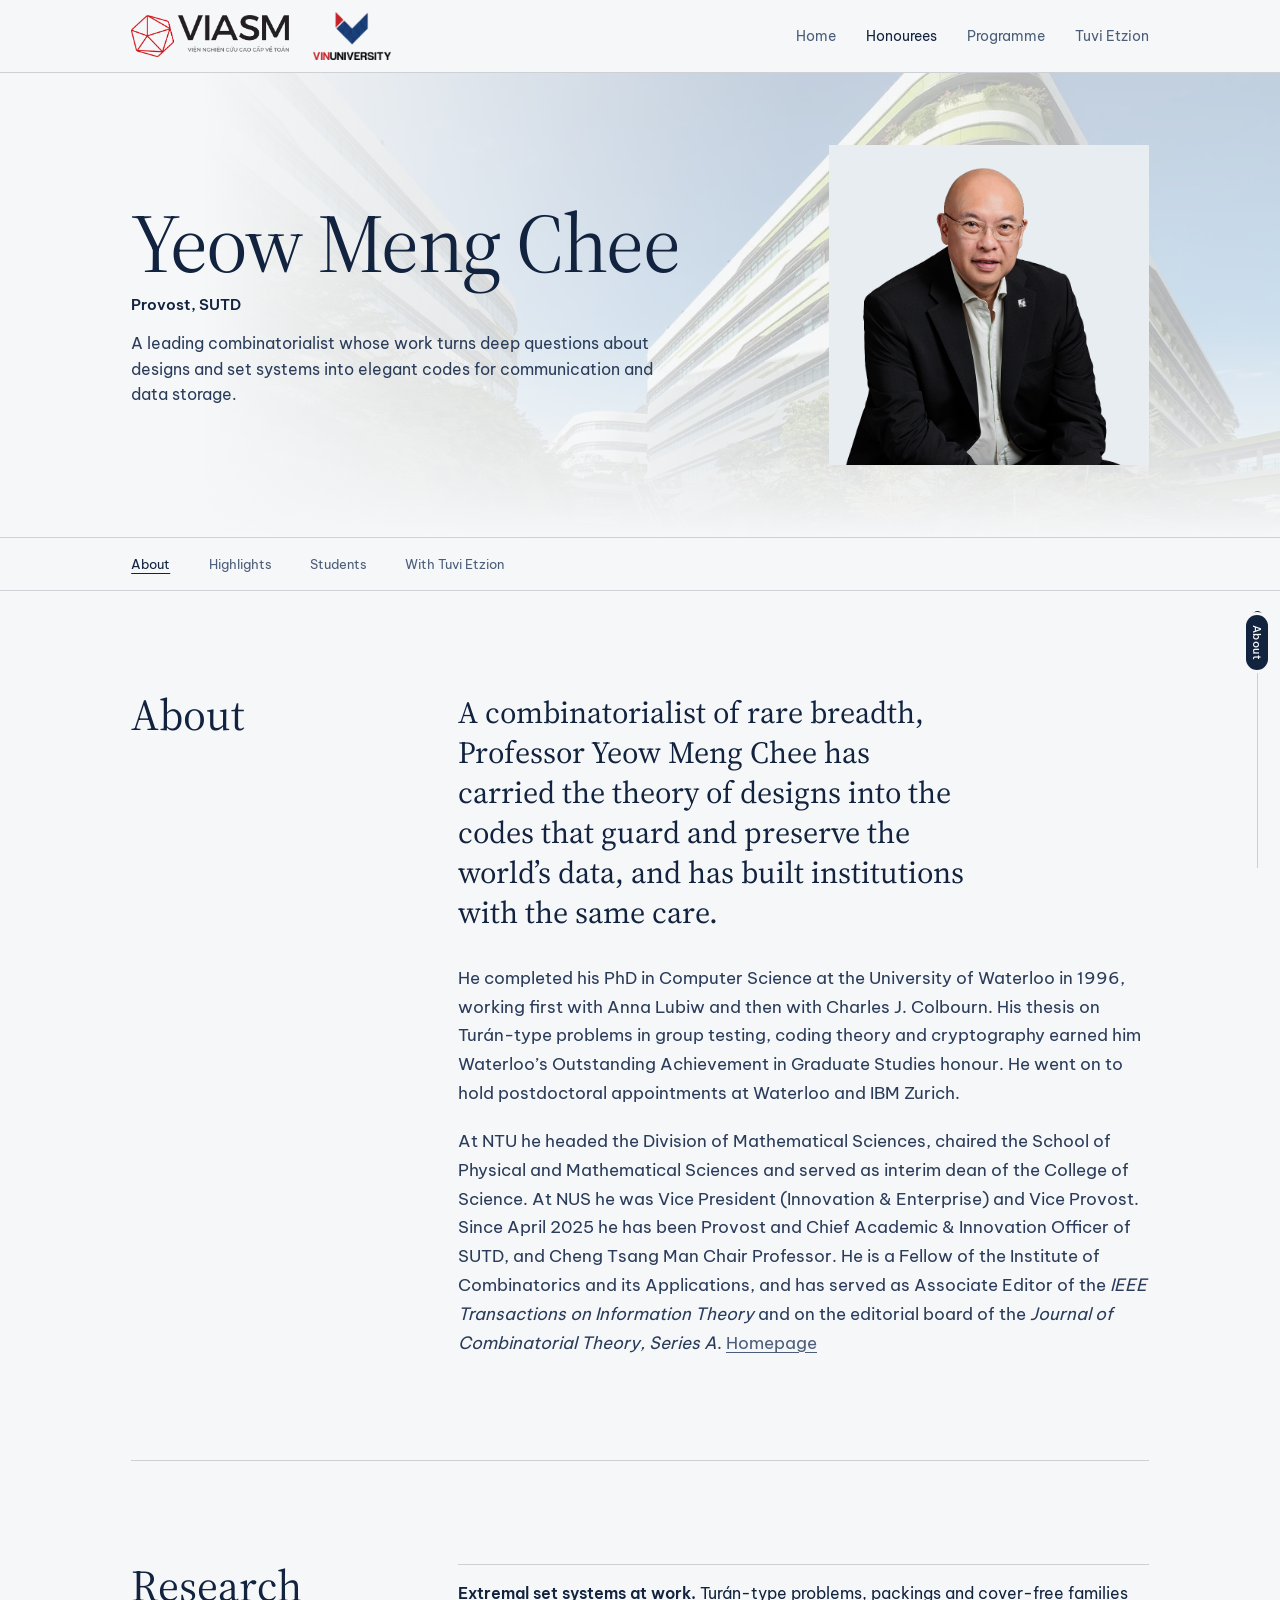
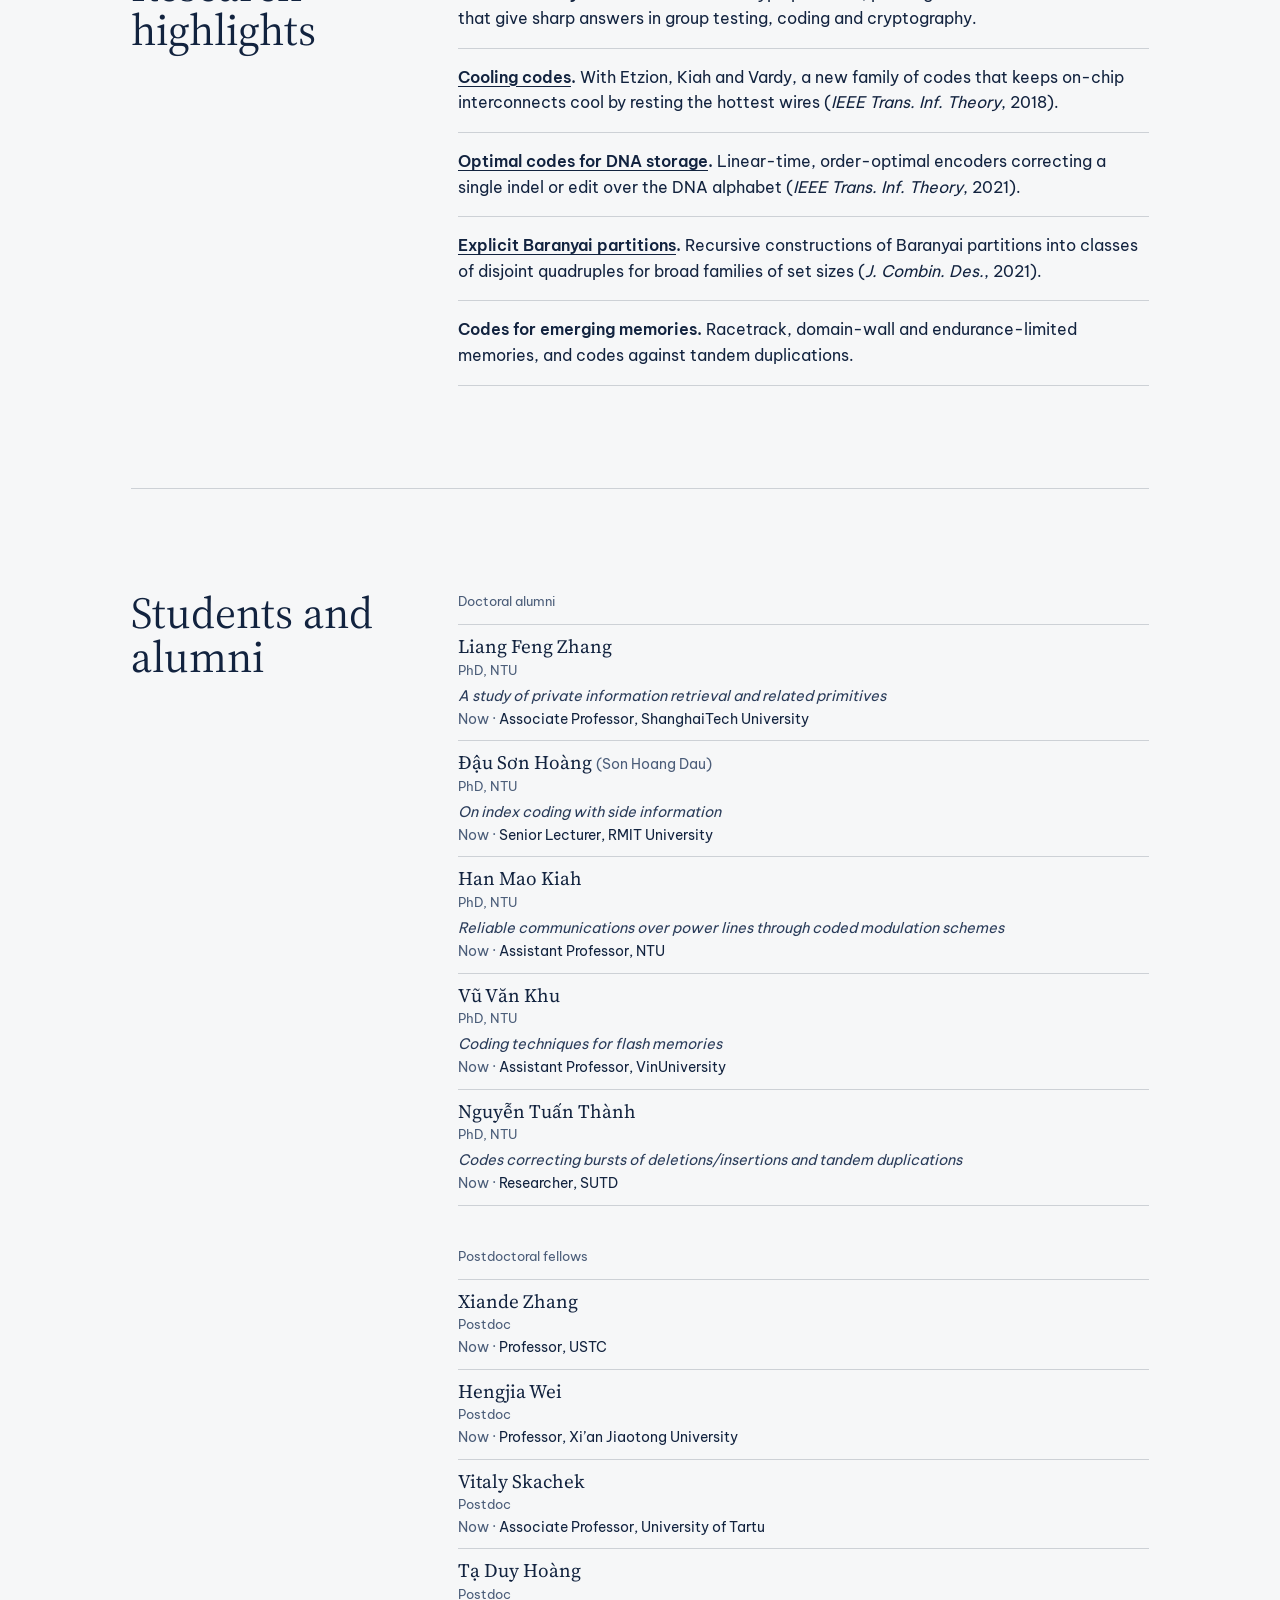
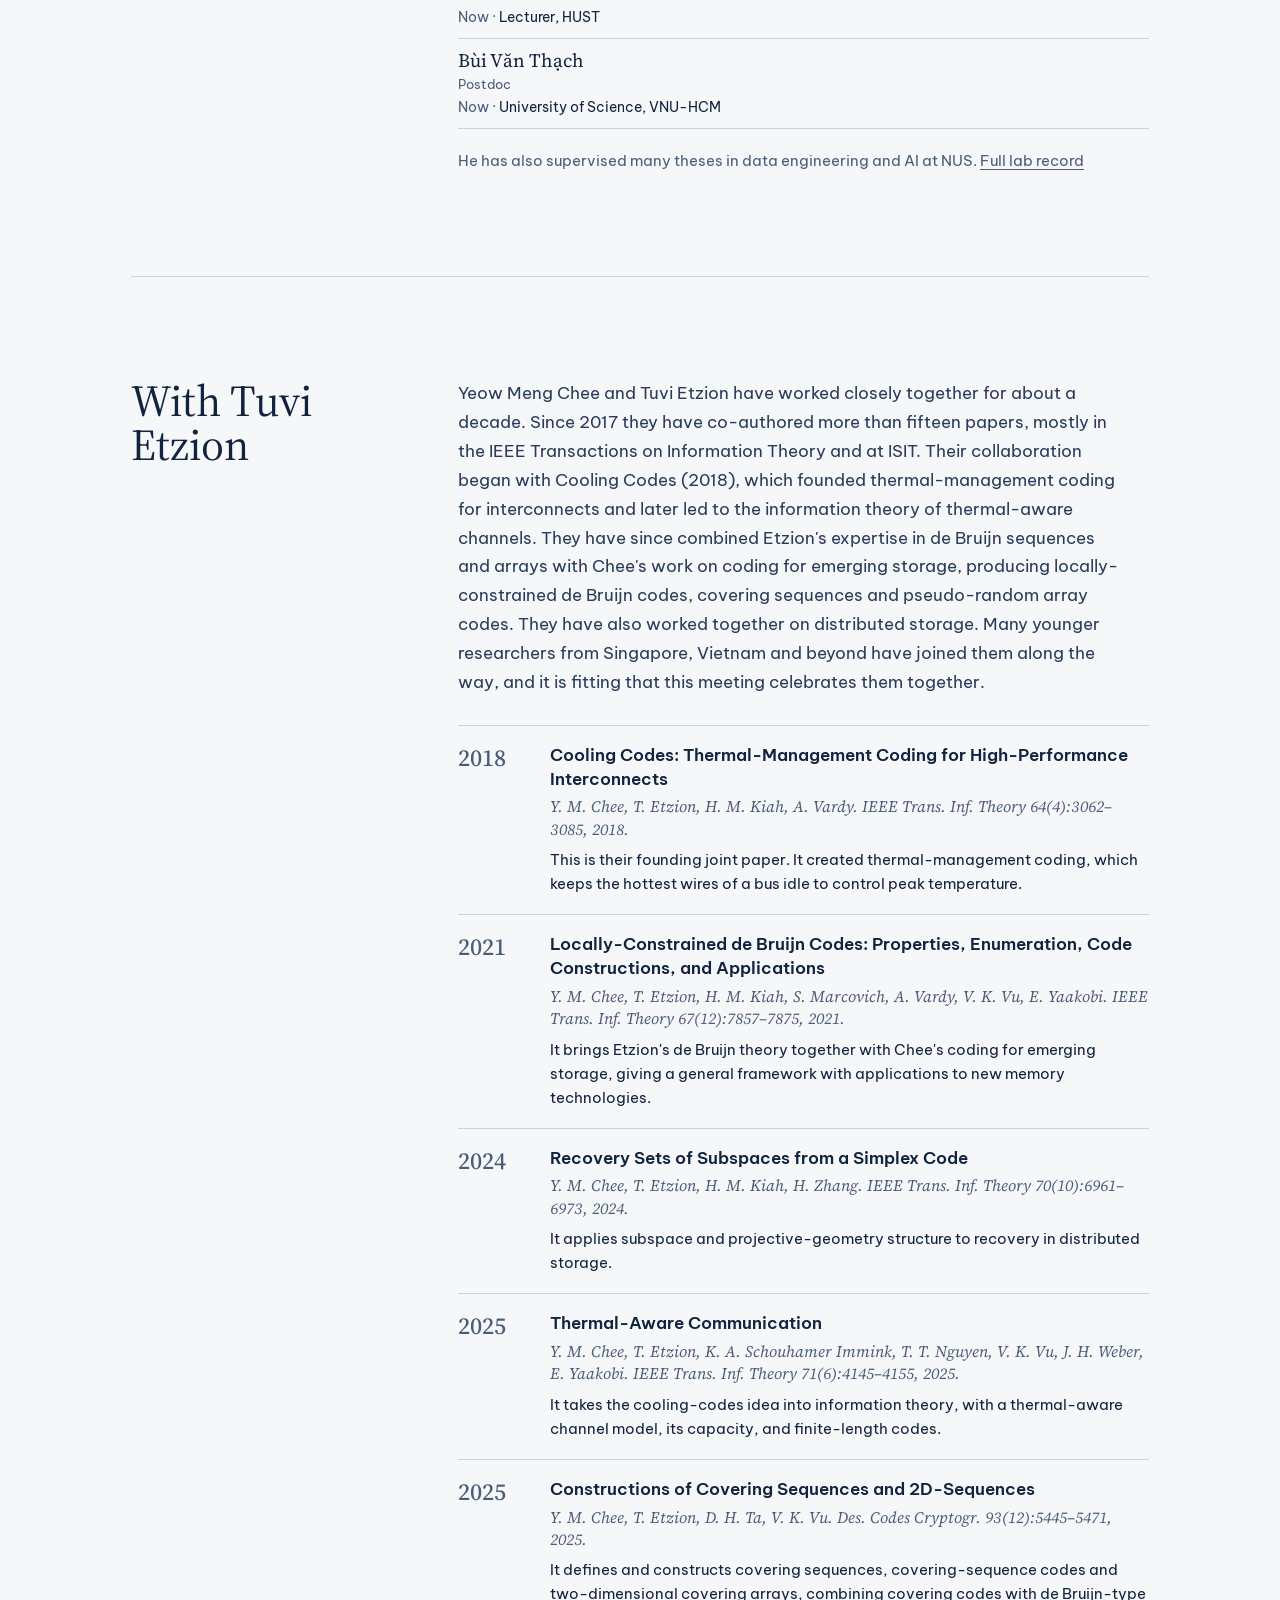
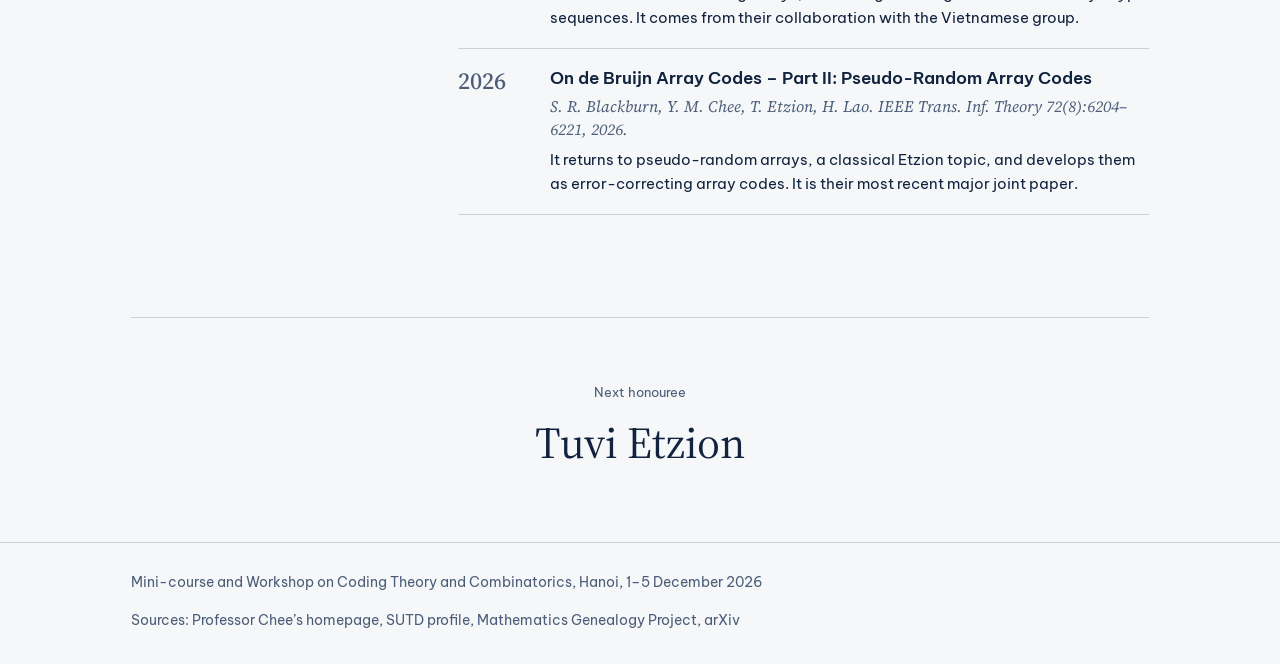
==== commit 2daa9de8: "Update collaboration section" ====
--- a/chee.html
+++ b/chee.html
@@ -6,7 +6,7 @@
   <title>Yeow Meng Chee — CTC 2026 Honouree</title>
   <meta name="description" content="Professor Yeow Meng Chee, Provost of the Singapore University of Technology and Design: biography, career, honours and research.">
   <link rel="preload" href="assets/fonts/source-serif-4-latin-opsz-normal.woff2" as="font" type="font/woff2" crossorigin>
-  <link rel="stylesheet" href="assets/css/style.css?v=20261127d">
+  <link rel="stylesheet" href="assets/css/style.css?v=20261127e">
 </head>
 <body>
 <a class="skip" href="#main">Skip to content</a>
@@ -103,13 +103,56 @@
     <section class="block" id="joint">
       <h2>With Tuvi Etzion</h2>
       <div>
-        <p class="joint-intro">The two honourees have written together on thermal-management codes, de Bruijn sequences and recovery sets, often with Han Mao Kiah, Alexander Vardy and Vũ Văn Khu.</p>
+        <p class="joint-intro">Yeow Meng Chee and Tuvi Etzion have worked closely together for about a decade. Since 2017 they have co-authored more than fifteen papers, mostly in the IEEE Transactions on Information Theory and at ISIT. Their collaboration began with Cooling Codes (2018), which founded thermal-management coding for interconnects and later led to the information theory of thermal-aware channels. They have since combined Etzion's expertise in de Bruijn sequences and arrays with Chee's work on coding for emerging storage, producing locally-constrained de Bruijn codes, covering sequences and pseudo-random array codes. They have also worked together on distributed storage. Many younger researchers from Singapore, Vietnam and beyond have joined them along the way, and it is fitting that this meeting celebrates them together.</p>
         <ol class="pubs">
-          <li><span class="yr">2024</span><span class="t">On de Bruijn covering sequences and arrays<span class="v">ISIT 2024, with Hoang Ta and Van Khu Vu</span></span></li>
-          <li><span class="yr">2024</span><span class="t">Recovery sets of subspaces from a simplex code<span class="v">with Han Mao Kiah and Hui Zhang</span></span></li>
-          <li><span class="yr">2024</span><span class="t">Repairing with zero skip cost<span class="v">ISIT 2024, with Wenqin Zhang, Son Hoang Dau, Han Mao Kiah and Yuan Luo</span></span></li>
-          <li><span class="yr">2023</span><span class="t">Thermal-aware channel capacity<span class="v">ISIT 2023, with Kees A. S. Immink, Tuan Thanh Nguyen, Van Khu Vu, Jos H. Weber and Eitan Yaakobi</span></span></li>
-          <li><span class="yr">2018</span><span class="t">Cooling codes: thermal-management coding for high-performance interconnects<span class="v">IEEE Transactions on Information Theory, with Han Mao Kiah and Alexander Vardy</span></span></li>
+          <li>
+            <span class="yr">2018</span>
+            <div class="t">
+              <strong>Cooling Codes: Thermal-Management Coding for High-Performance Interconnects</strong>
+              <p class="v">Y. M. Chee, T. Etzion, H. M. Kiah, A. Vardy. IEEE Trans. Inf. Theory 64(4):3062–3085, 2018.</p>
+              <p class="pub-summary">This is their founding joint paper. It created thermal-management coding, which keeps the hottest wires of a bus idle to control peak temperature.</p>
+            </div>
+          </li>
+          <li>
+            <span class="yr">2021</span>
+            <div class="t">
+              <strong>Locally-Constrained de Bruijn Codes: Properties, Enumeration, Code Constructions, and Applications</strong>
+              <p class="v">Y. M. Chee, T. Etzion, H. M. Kiah, S. Marcovich, A. Vardy, V. K. Vu, E. Yaakobi. IEEE Trans. Inf. Theory 67(12):7857–7875, 2021.</p>
+              <p class="pub-summary">It brings Etzion's de Bruijn theory together with Chee's coding for emerging storage, giving a general framework with applications to new memory technologies.</p>
+            </div>
+          </li>
+          <li>
+            <span class="yr">2024</span>
+            <div class="t">
+              <strong>Recovery Sets of Subspaces from a Simplex Code</strong>
+              <p class="v">Y. M. Chee, T. Etzion, H. M. Kiah, H. Zhang. IEEE Trans. Inf. Theory 70(10):6961–6973, 2024.</p>
+              <p class="pub-summary">It applies subspace and projective-geometry structure to recovery in distributed storage.</p>
+            </div>
+          </li>
+          <li>
+            <span class="yr">2025</span>
+            <div class="t">
+              <strong>Thermal-Aware Communication</strong>
+              <p class="v">Y. M. Chee, T. Etzion, K. A. Schouhamer Immink, T. T. Nguyen, V. K. Vu, J. H. Weber, E. Yaakobi. IEEE Trans. Inf. Theory 71(6):4145–4155, 2025.</p>
+              <p class="pub-summary">It takes the cooling-codes idea into information theory, with a thermal-aware channel model, its capacity, and finite-length codes.</p>
+            </div>
+          </li>
+          <li>
+            <span class="yr">2025</span>
+            <div class="t">
+              <strong>Constructions of Covering Sequences and 2D-Sequences</strong>
+              <p class="v">Y. M. Chee, T. Etzion, D. H. Ta, V. K. Vu. Des. Codes Cryptogr. 93(12):5445–5471, 2025.</p>
+              <p class="pub-summary">It defines and constructs covering sequences, covering-sequence codes and two-dimensional covering arrays, combining covering codes with de Bruijn-type sequences. It comes from their collaboration with the Vietnamese group.</p>
+            </div>
+          </li>
+          <li>
+            <span class="yr">2026</span>
+            <div class="t">
+              <strong>On de Bruijn Array Codes – Part II: Pseudo-Random Array Codes</strong>
+              <p class="v">S. R. Blackburn, Y. M. Chee, T. Etzion, H. Lao. IEEE Trans. Inf. Theory 72(8):6204–6221, 2026.</p>
+              <p class="pub-summary">It returns to pseudo-random arrays, a classical Etzion topic, and develops them as error-correcting array codes. It is their most recent major joint paper.</p>
+            </div>
+          </li>
         </ol>
       </div>
     </section>
--- a/assets/css/style.css
+++ b/assets/css/style.css
@@ -322,6 +322,7 @@
 .pubs .yr { font-family: var(--f-serif); font-weight: 500; font-size: 24px; line-height: 1.2; color: var(--mute); }
 .pubs .t { font-size: 17px; line-height: 1.4; }
 .pubs .v { display: block; font-family: var(--f-serif); font-style: italic; font-size: 16px; color: var(--mute); margin-top: 4px; }
+.pubs .pub-summary { margin-top: 8px; font-size: 15px; line-height: 1.6; }
 .joint-intro { max-width: 60ch; font-size: 17px; line-height: 1.7; color: #2a3c5a; margin-bottom: 28px; }
 .links { display: flex; flex-wrap: wrap; gap: 10px; margin-top: 32px; }
 
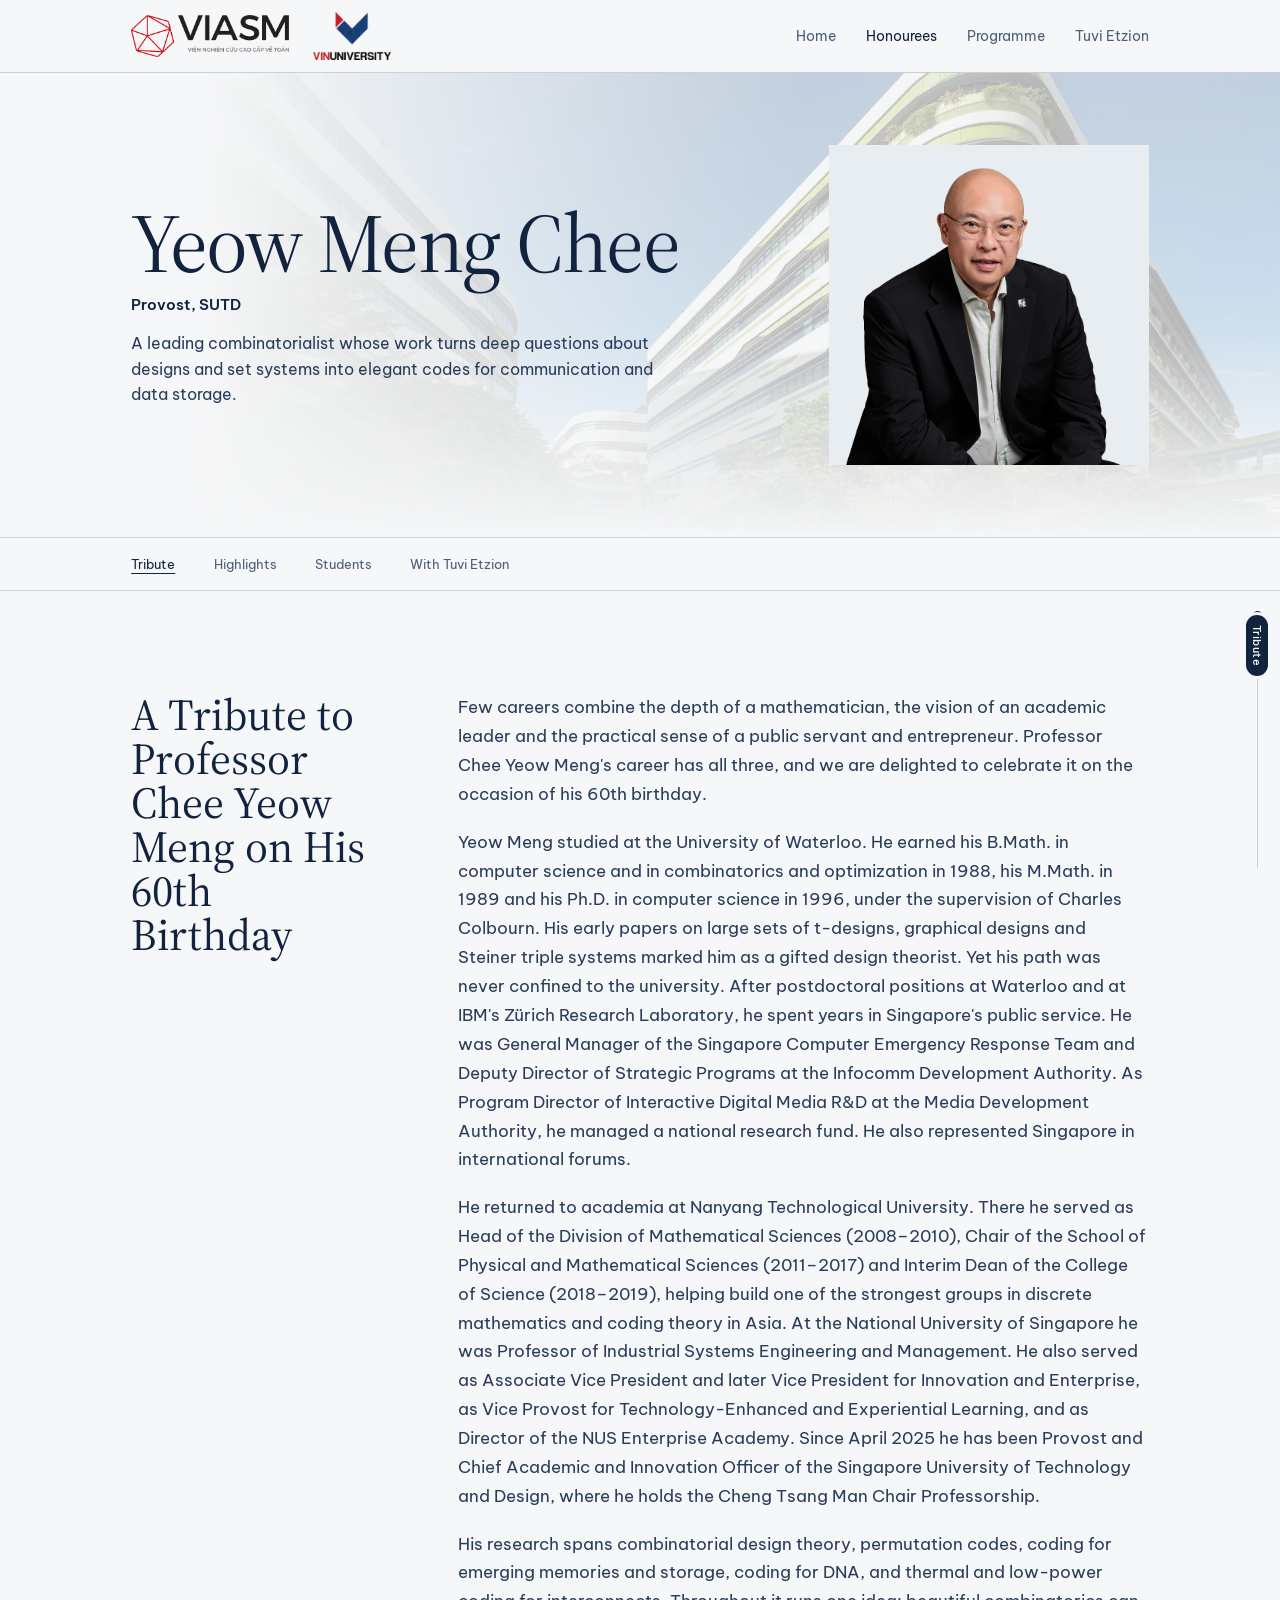
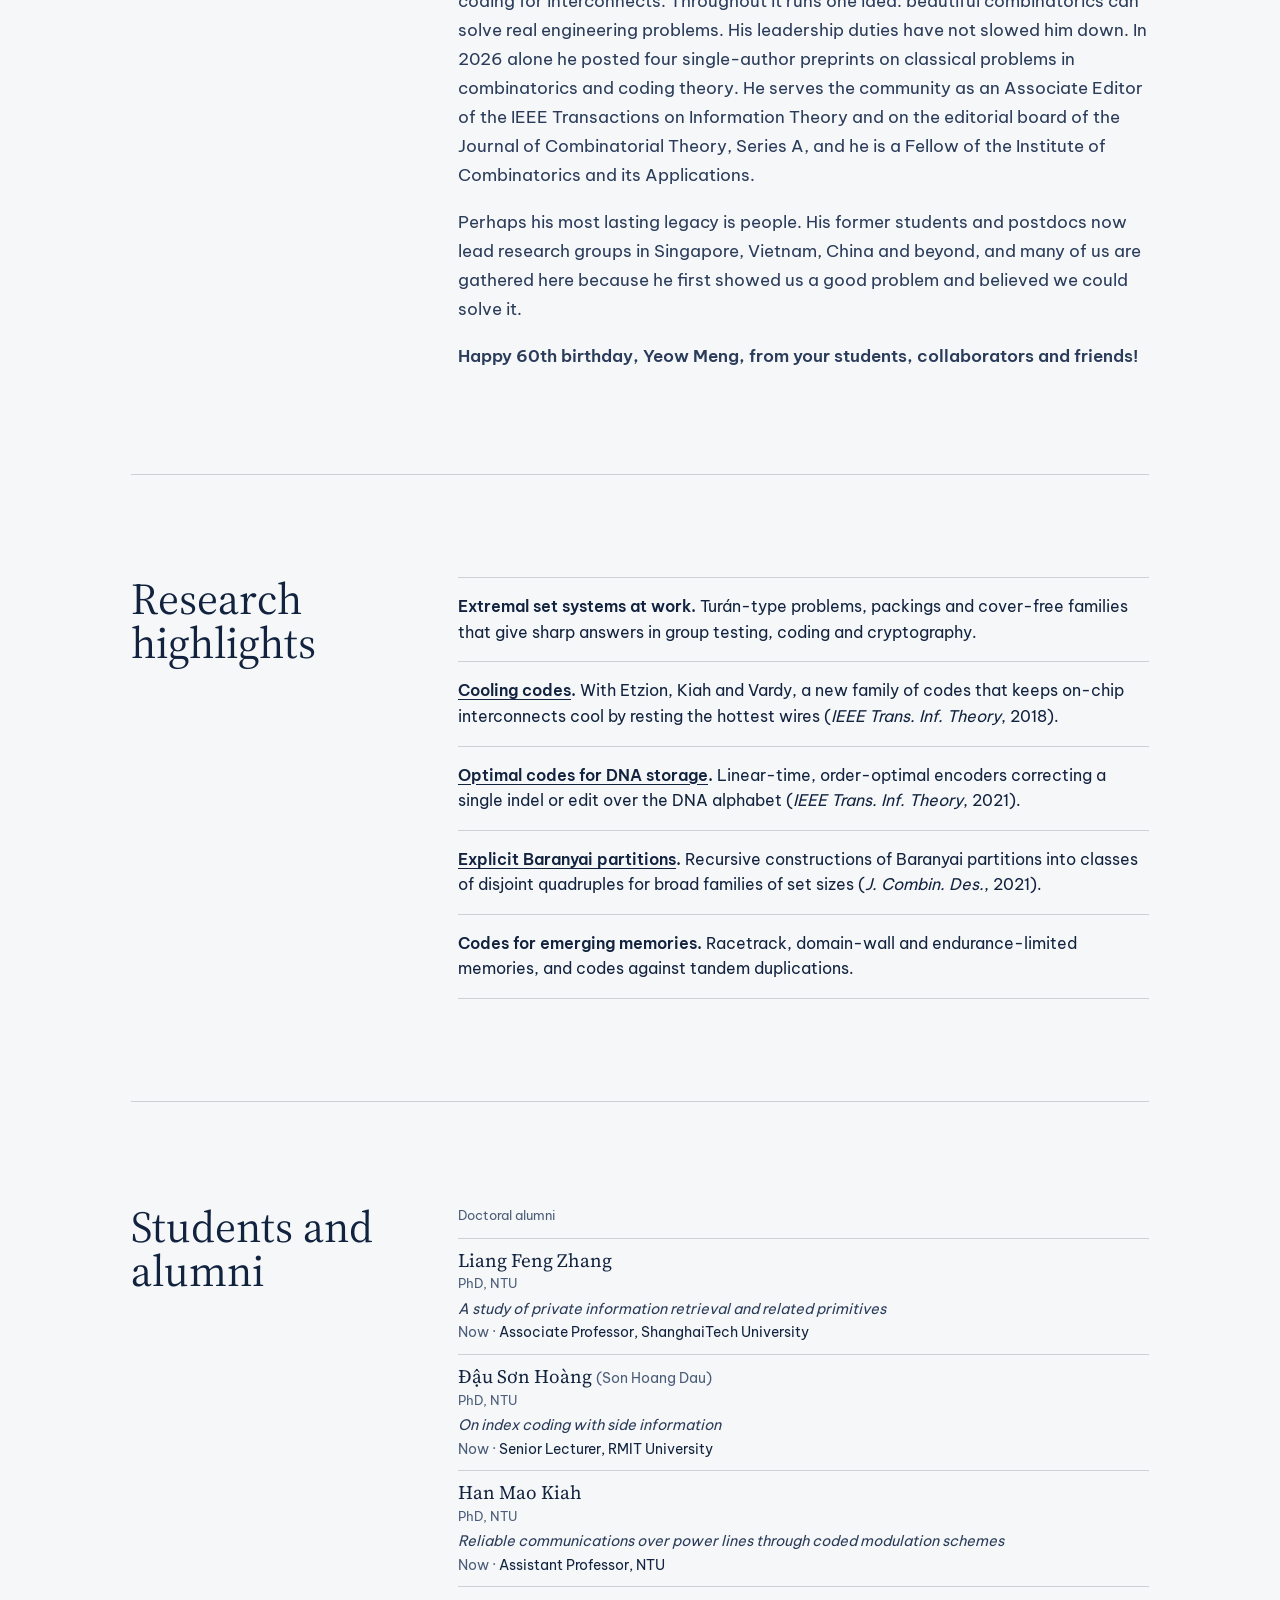
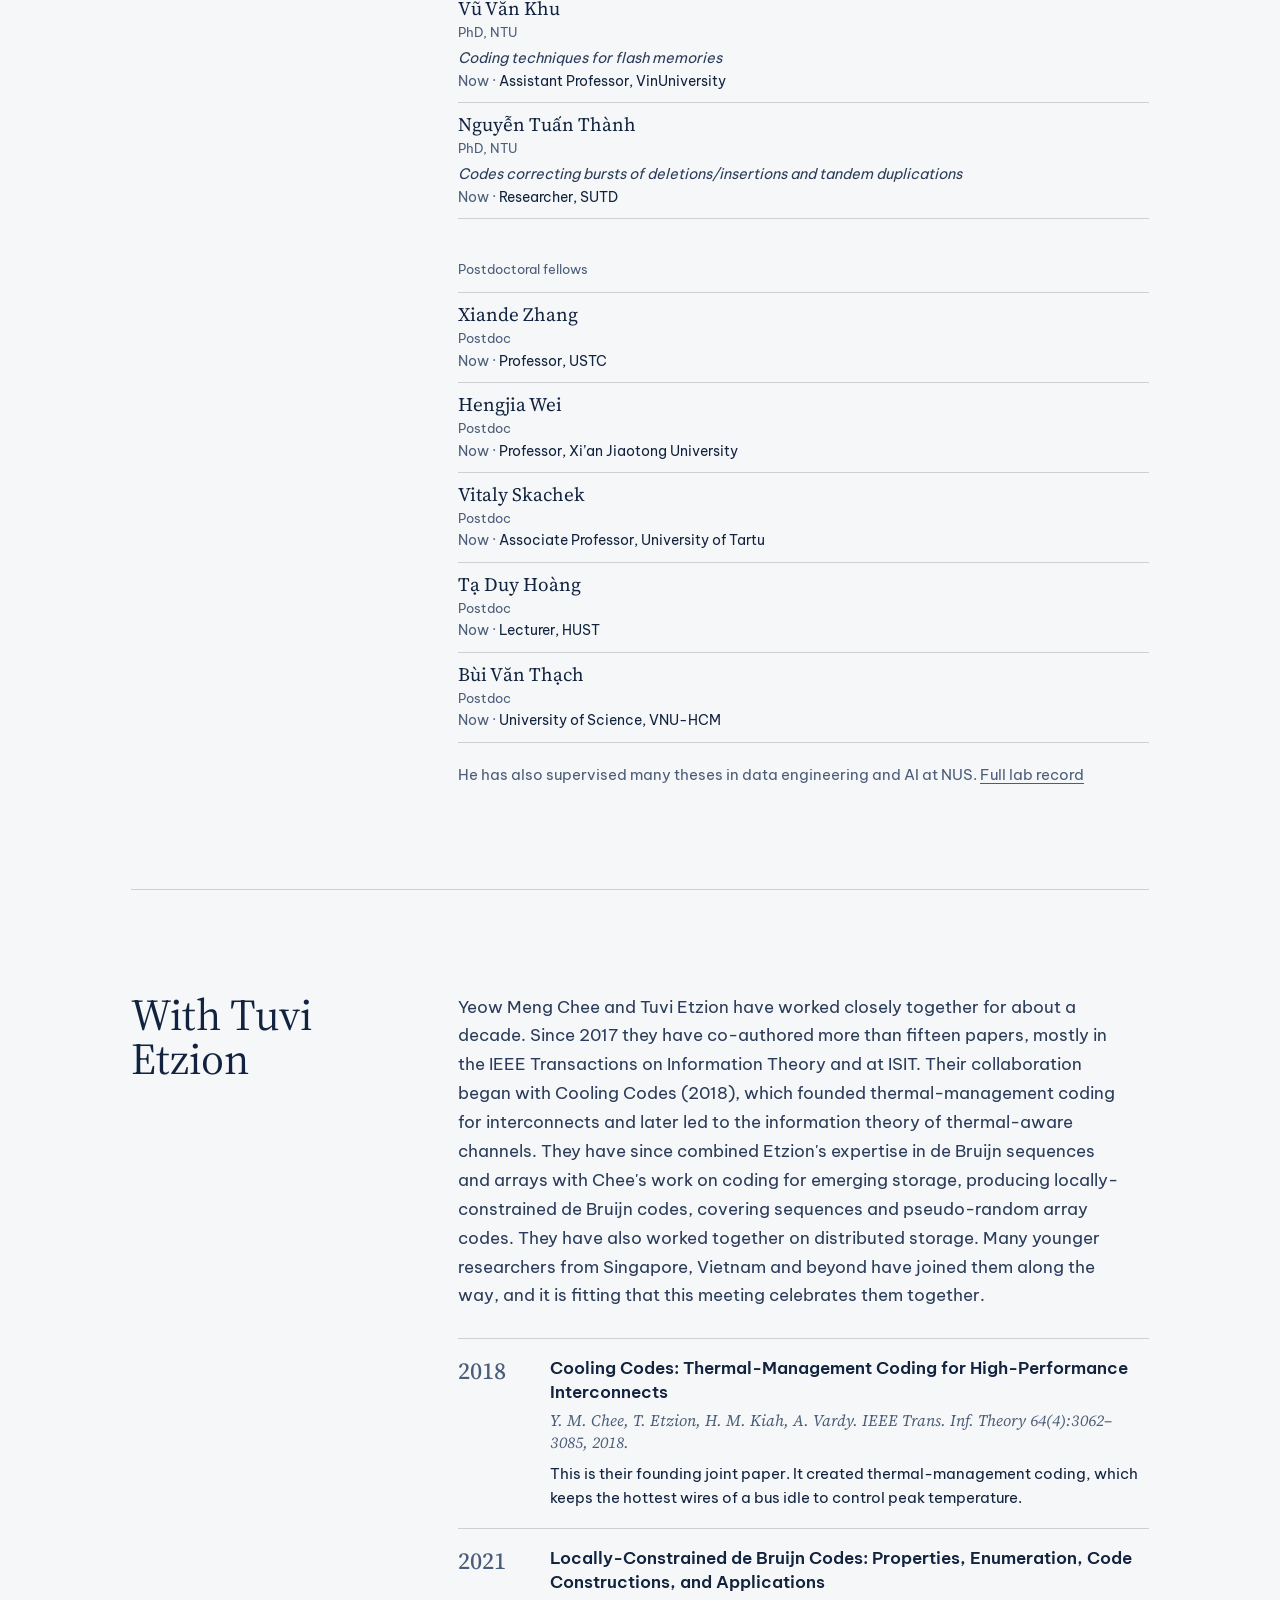
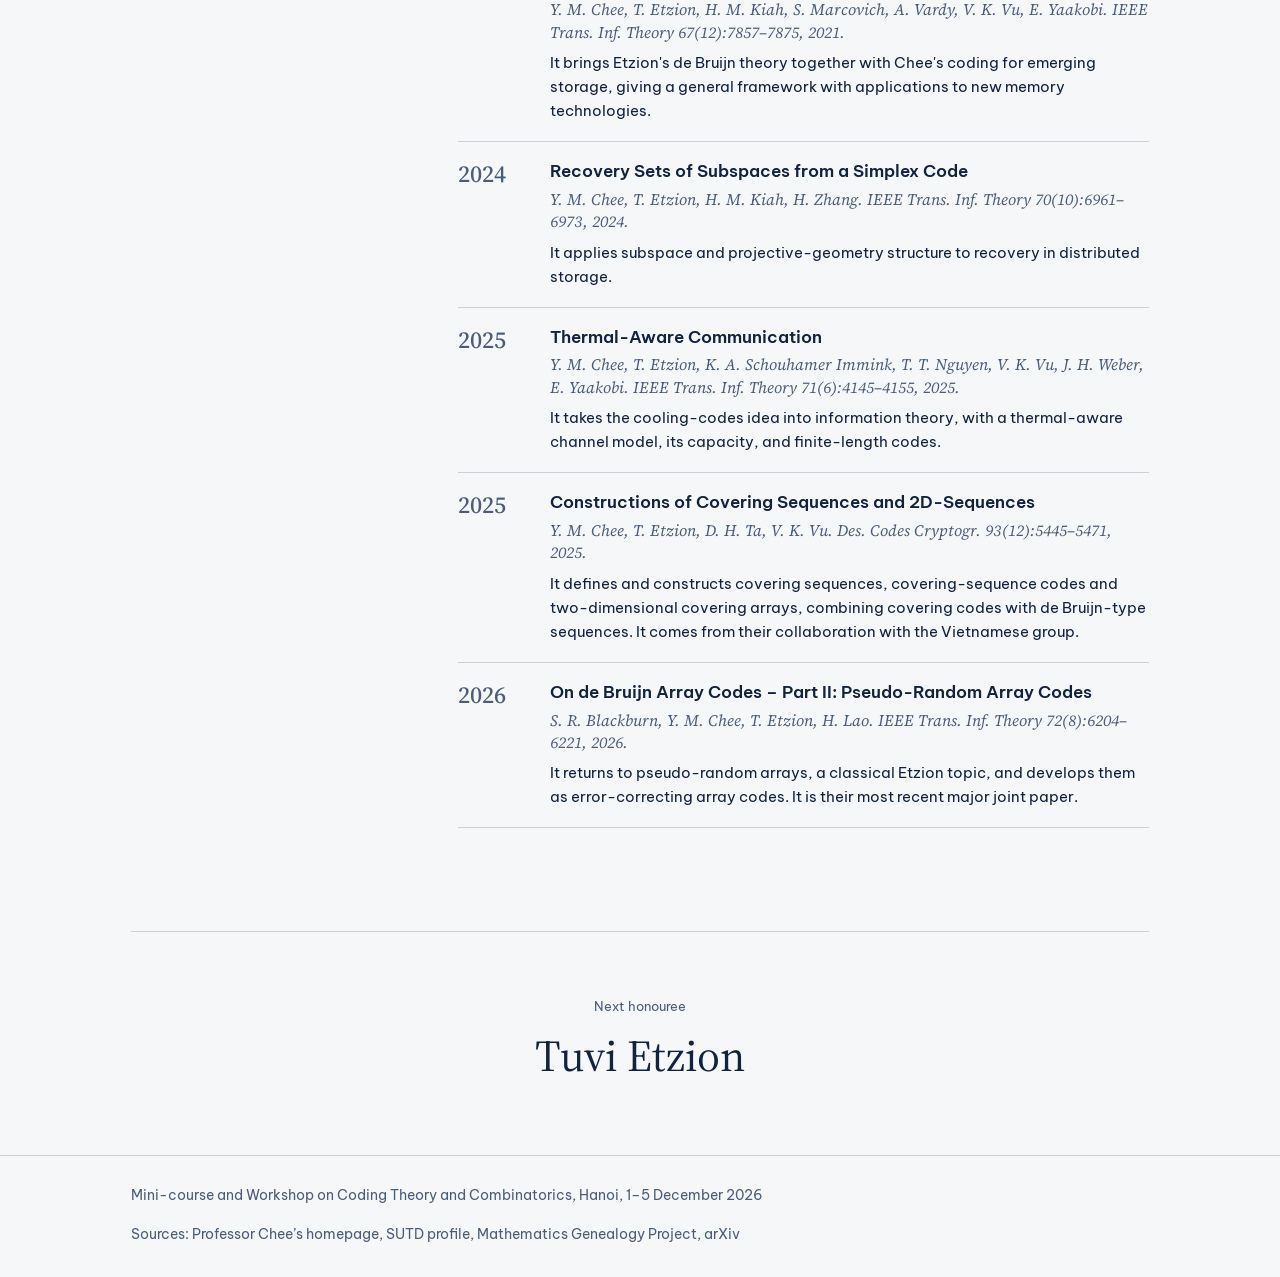
==== commit a0997918: "tribute update" ====
--- a/chee.html
+++ b/chee.html
@@ -43,7 +43,7 @@
 
   <nav class="pnav" aria-label="Profile sections">
     <ul class="wrap">
-      <li><a href="#about">About</a></li>
+      <li><a href="#about">Tribute</a></li>
       <li><a href="#research">Highlights</a></li>
       <li><a href="#students">Students</a></li>
       <li><a href="#joint">With Tuvi Etzion</a></li>
@@ -51,13 +51,16 @@
   </nav>
 
   <div class="wrap">
-    <!-- About -->
+    <!-- Tribute -->
     <section class="block" id="about">
-      <h2>About</h2>
+      <h2>A Tribute to Professor Chee Yeow Meng on His 60th Birthday</h2>
       <div class="prose">
-        <p class="lede">A combinatorialist of rare breadth, Professor Yeow Meng Chee has carried the theory of designs into the codes that guard and preserve the world’s data, and has built institutions with the same care.</p>
-        <p>He completed his PhD in Computer Science at the University of Waterloo in 1996, working first with Anna Lubiw and then with Charles J. Colbourn. His thesis on Turán-type problems in group testing, coding theory and cryptography earned him Waterloo’s Outstanding Achievement in Graduate Studies honour. He went on to hold postdoctoral appointments at Waterloo and IBM Zurich.</p>
-        <p>At NTU he headed the Division of Mathematical Sciences, chaired the School of Physical and Mathematical Sciences and served as interim dean of the College of Science. At NUS he was Vice President (Innovation &amp; Enterprise) and Vice Provost. Since April 2025 he has been Provost and Chief Academic &amp; Innovation Officer of SUTD, and Cheng Tsang Man Chair Professor. He is a Fellow of the Institute of Combinatorics and its Applications, and has served as Associate Editor of the <em>IEEE Transactions on Information Theory</em> and on the editorial board of the <em>Journal of Combinatorial Theory, Series A</em>. <a class="profile-source" href="https://ymchee66.github.io/home/" target="_blank" rel="noopener">Homepage</a></p>
+        <p>Few careers combine the depth of a mathematician, the vision of an academic leader and the practical sense of a public servant and entrepreneur. Professor Chee Yeow Meng's career has all three, and we are delighted to celebrate it on the occasion of his 60th birthday.</p>
+        <p>Yeow Meng studied at the University of Waterloo. He earned his B.Math. in computer science and in combinatorics and optimization in 1988, his M.Math. in 1989 and his Ph.D. in computer science in 1996, under the supervision of Charles Colbourn. His early papers on large sets of t-designs, graphical designs and Steiner triple systems marked him as a gifted design theorist. Yet his path was never confined to the university. After postdoctoral positions at Waterloo and at IBM's Zürich Research Laboratory, he spent years in Singapore's public service. He was General Manager of the Singapore Computer Emergency Response Team and Deputy Director of Strategic Programs at the Infocomm Development Authority. As Program Director of Interactive Digital Media R&amp;D at the Media Development Authority, he managed a national research fund. He also represented Singapore in international forums.</p>
+        <p>He returned to academia at Nanyang Technological University. There he served as Head of the Division of Mathematical Sciences (2008–2010), Chair of the School of Physical and Mathematical Sciences (2011–2017) and Interim Dean of the College of Science (2018–2019), helping build one of the strongest groups in discrete mathematics and coding theory in Asia. At the National University of Singapore he was Professor of Industrial Systems Engineering and Management. He also served as Associate Vice President and later Vice President for Innovation and Enterprise, as Vice Provost for Technology-Enhanced and Experiential Learning, and as Director of the NUS Enterprise Academy. Since April 2025 he has been Provost and Chief Academic and Innovation Officer of the Singapore University of Technology and Design, where he holds the Cheng Tsang Man Chair Professorship.</p>
+        <p>His research spans combinatorial design theory, permutation codes, coding for emerging memories and storage, coding for DNA, and thermal and low-power coding for interconnects. Throughout it runs one idea: beautiful combinatorics can solve real engineering problems. His leadership duties have not slowed him down. In 2026 alone he posted four single-author preprints on classical problems in combinatorics and coding theory. He serves the community as an Associate Editor of the IEEE Transactions on Information Theory and on the editorial board of the Journal of Combinatorial Theory, Series A, and he is a Fellow of the Institute of Combinatorics and its Applications.</p>
+        <p>Perhaps his most lasting legacy is people. His former students and postdocs now lead research groups in Singapore, Vietnam, China and beyond, and many of us are gathered here because he first showed us a good problem and believed we could solve it.</p>
+        <p><strong>Happy 60th birthday, Yeow Meng, from your students, collaborators and friends!</strong></p>
       </div>
     </section>
 
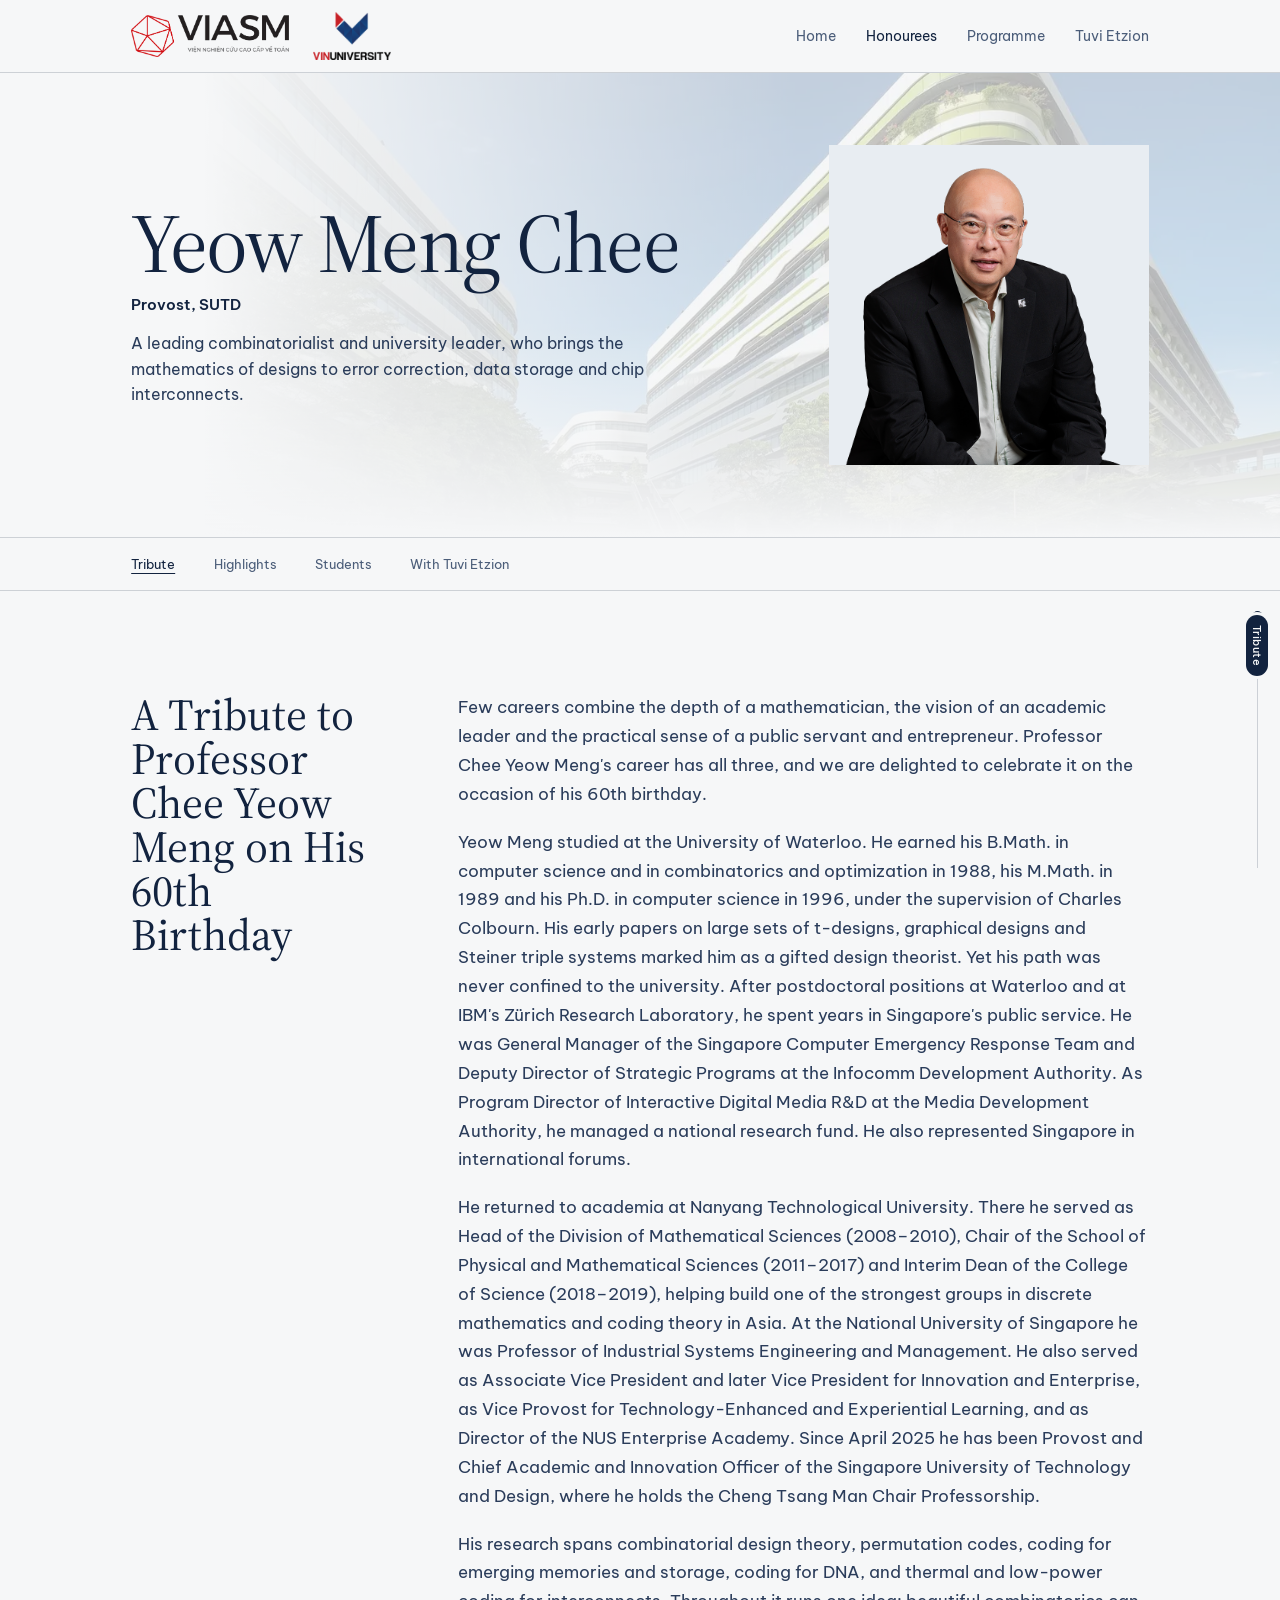
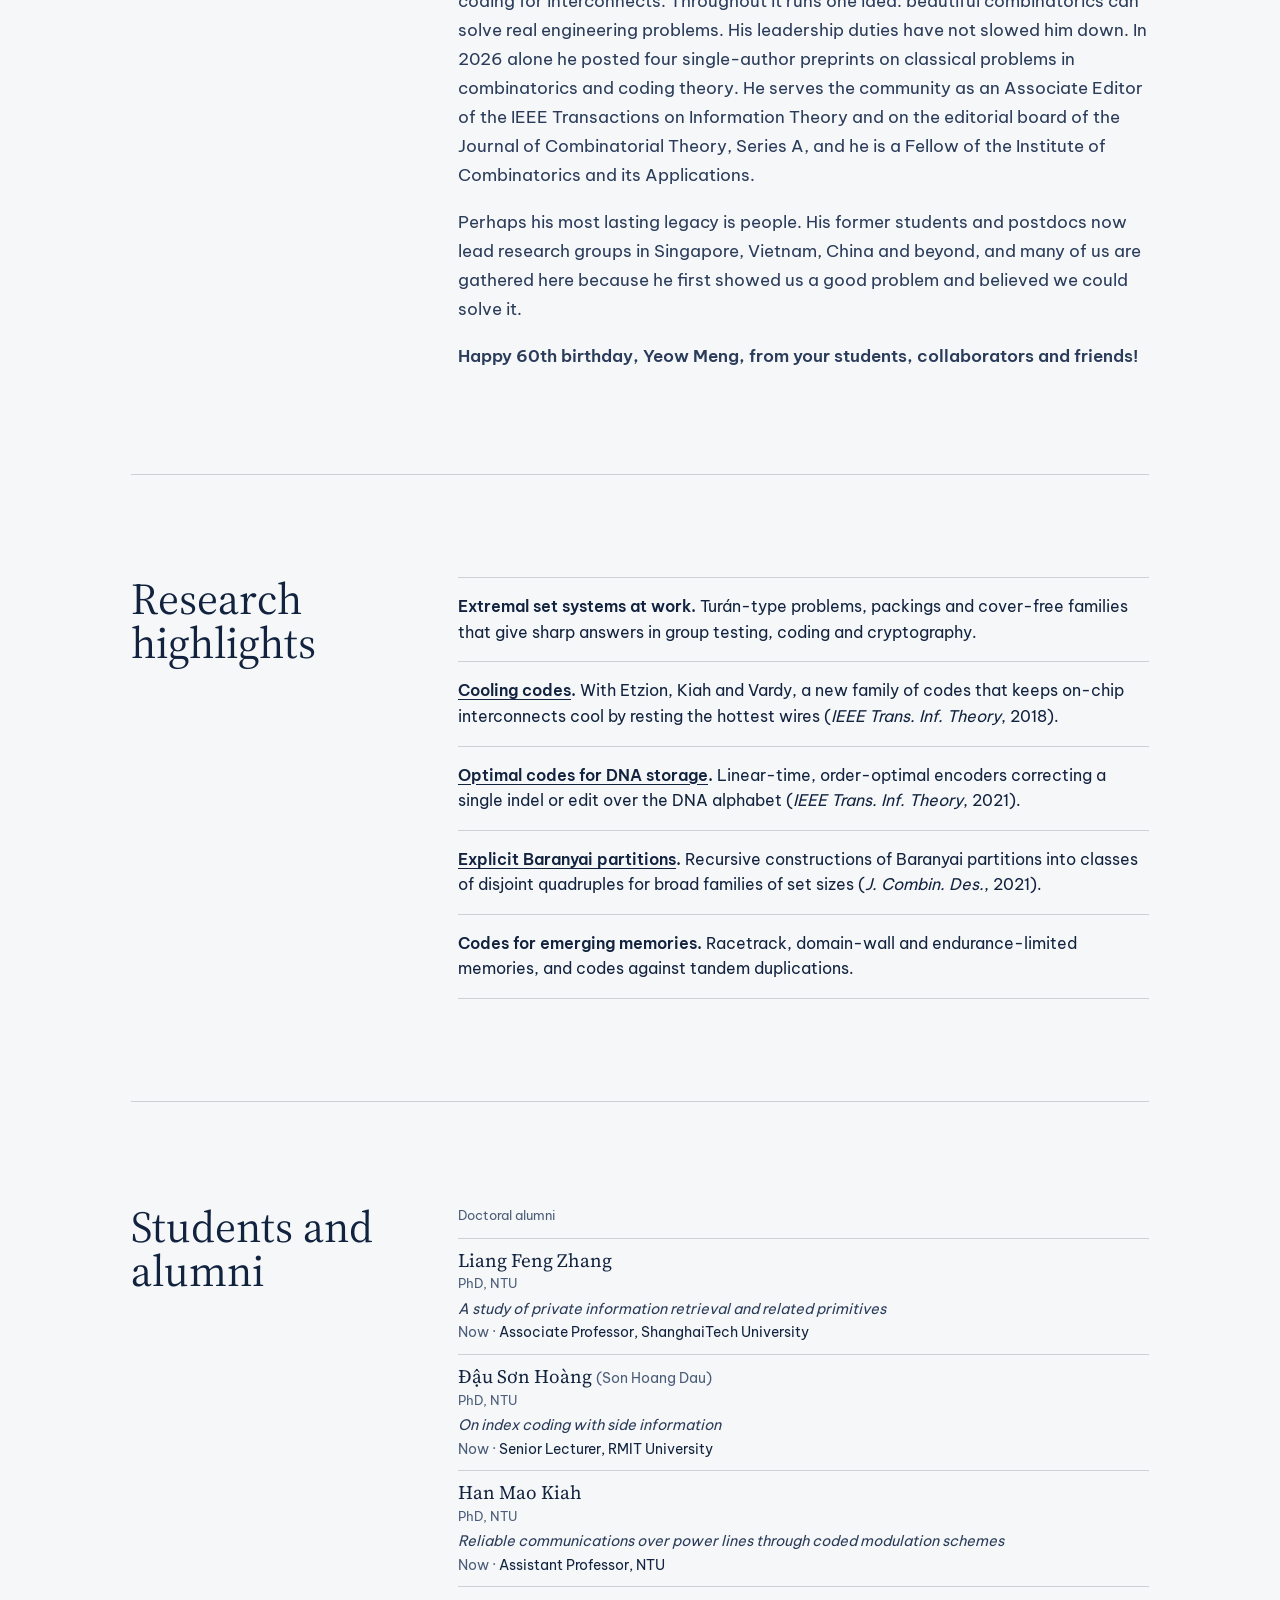
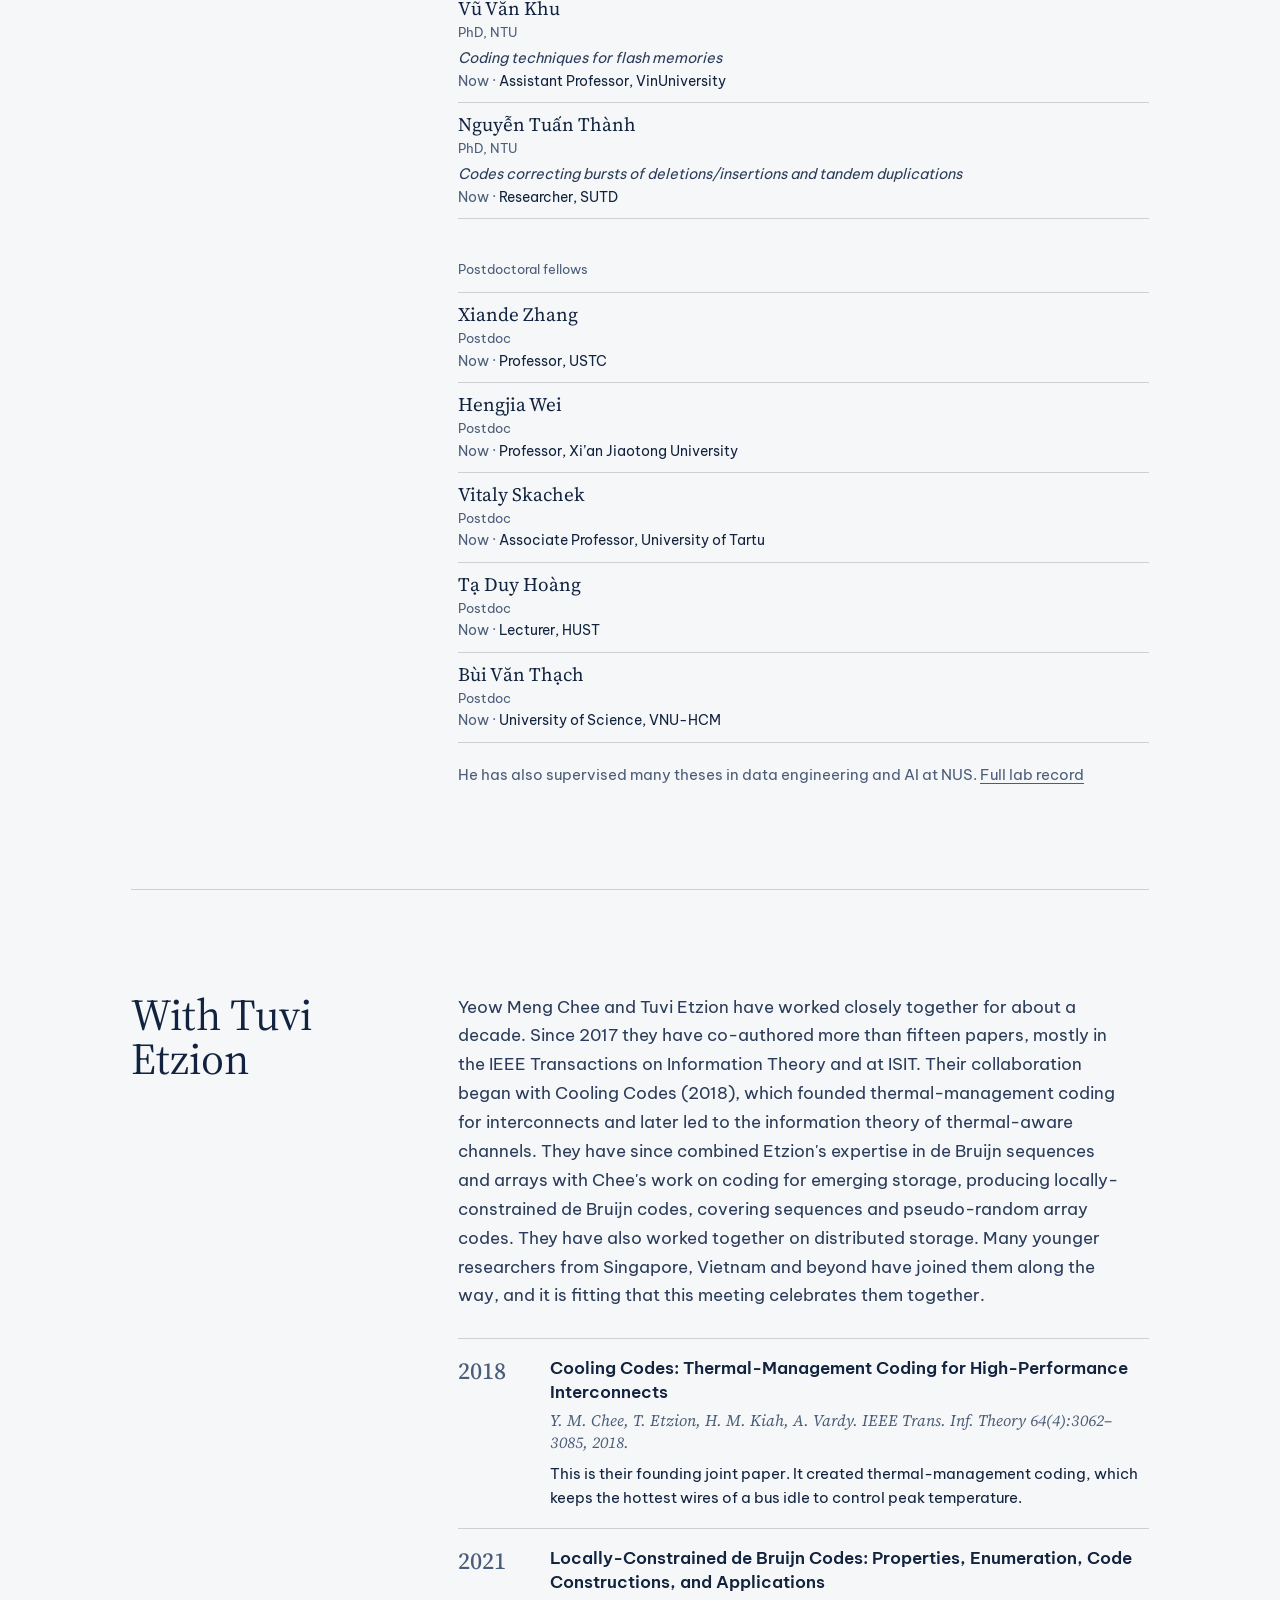
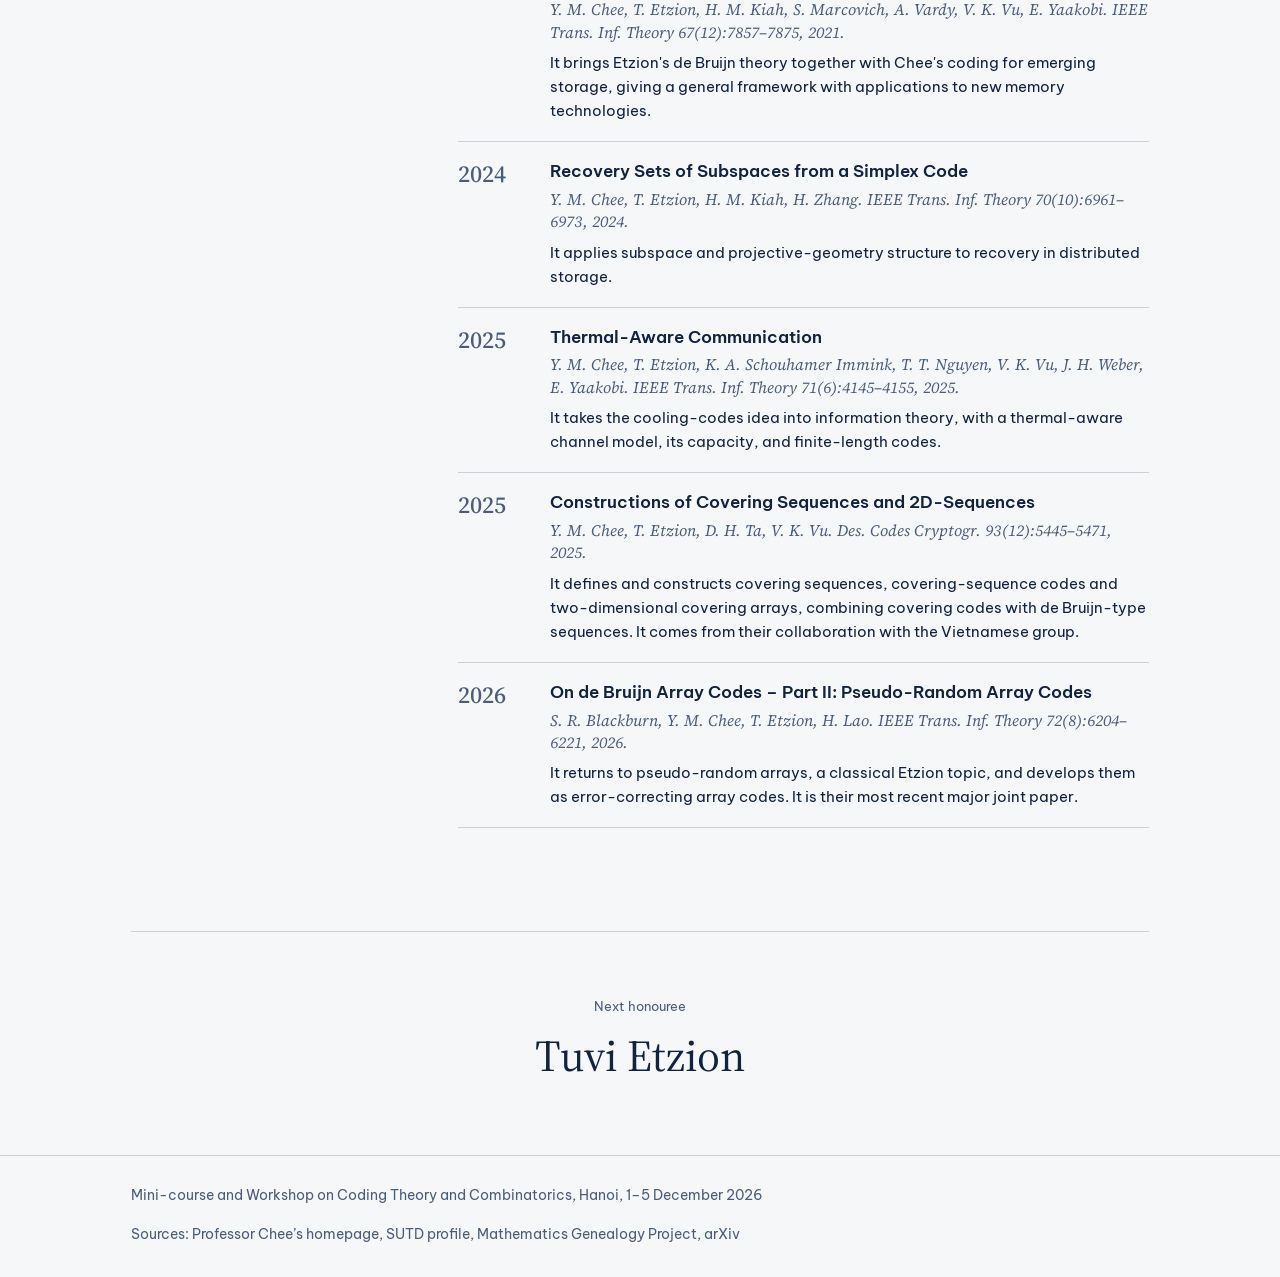
==== commit 4839a9d5: "update" ====
--- a/chee.html
+++ b/chee.html
@@ -32,7 +32,7 @@
       <div class="phero__intro">
         <h1 class="phero__name">Yeow Meng Chee</h1>
         <p class="phero__role">Provost, SUTD</p>
-        <p>A leading combinatorialist whose work turns deep questions about designs and set systems into elegant codes for communication and data storage.</p>
+        <p>A leading combinatorialist and university leader, who brings the mathematics of designs to error correction, data storage and chip interconnects.</p>
       </div>
       <figure class="phero__photo" data-photo>
         <img src="assets/img/chee.png" alt="Portrait of Professor Yeow Meng Chee">
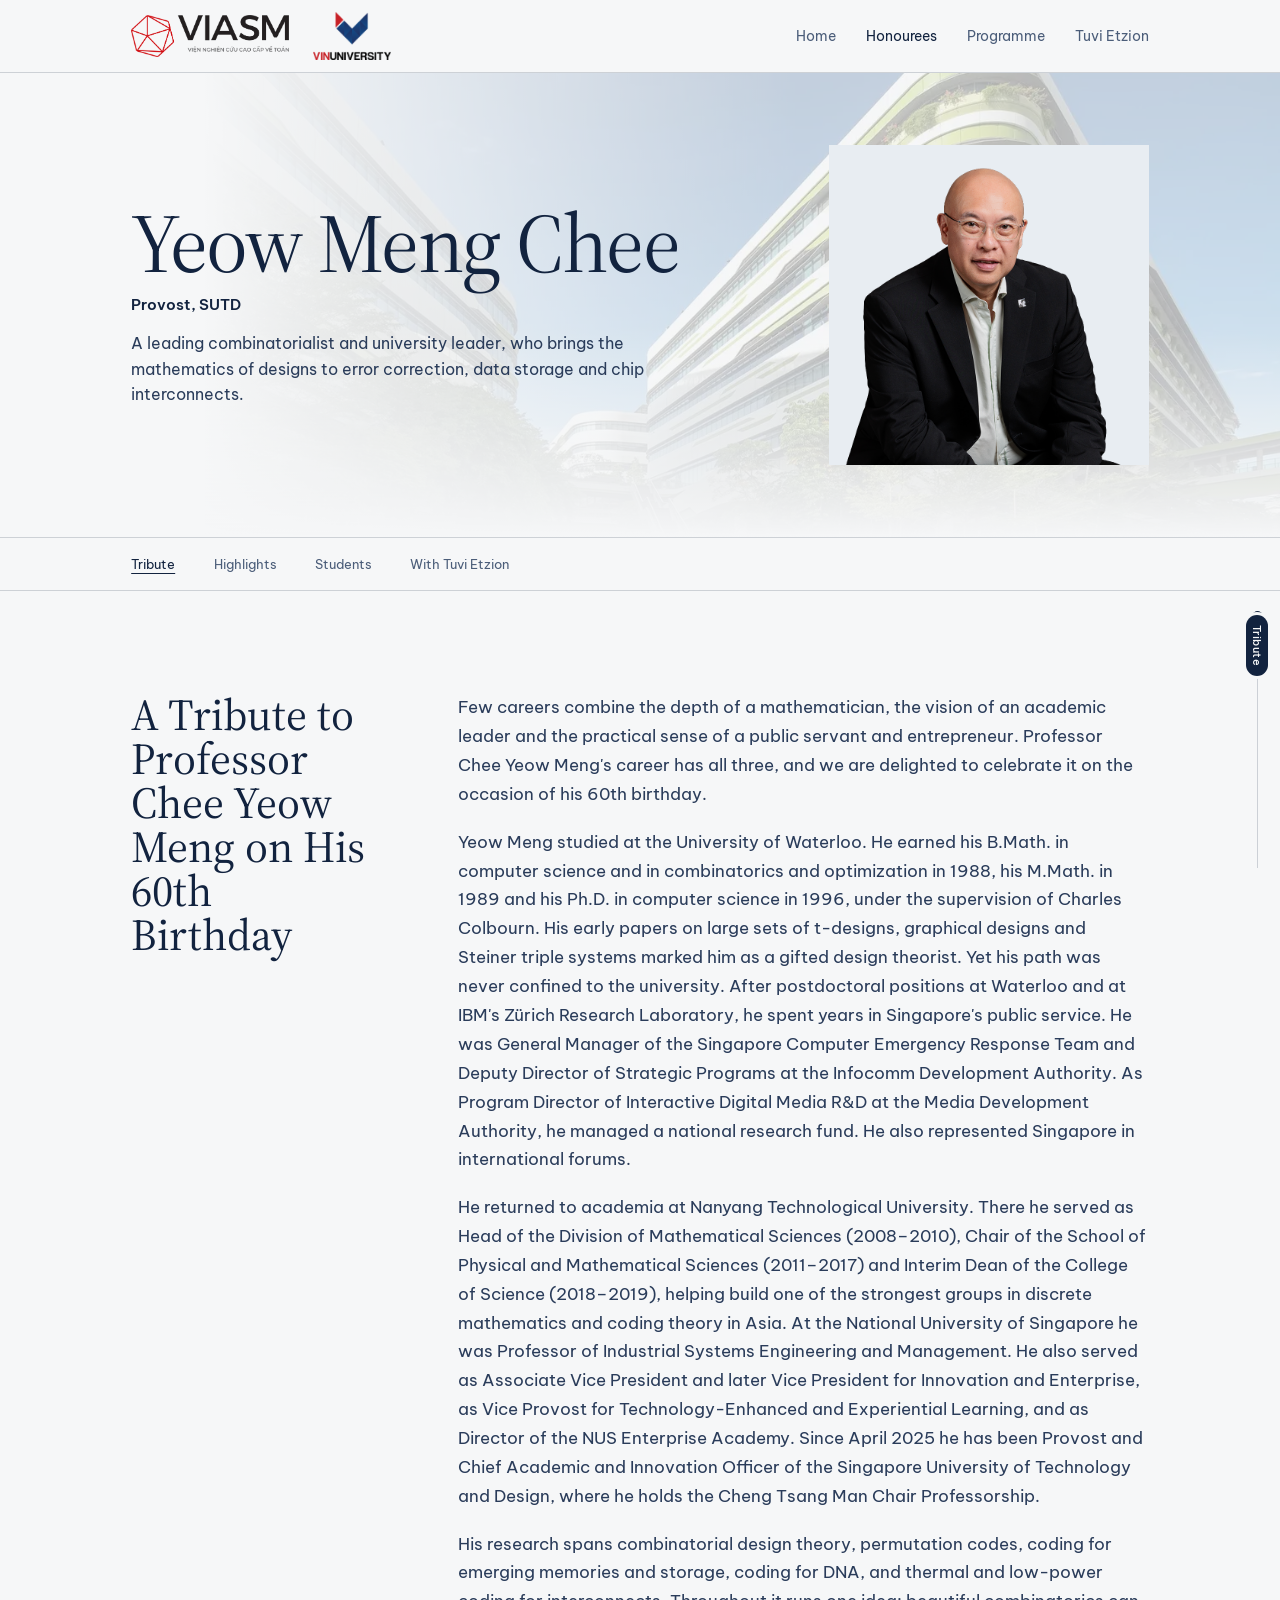
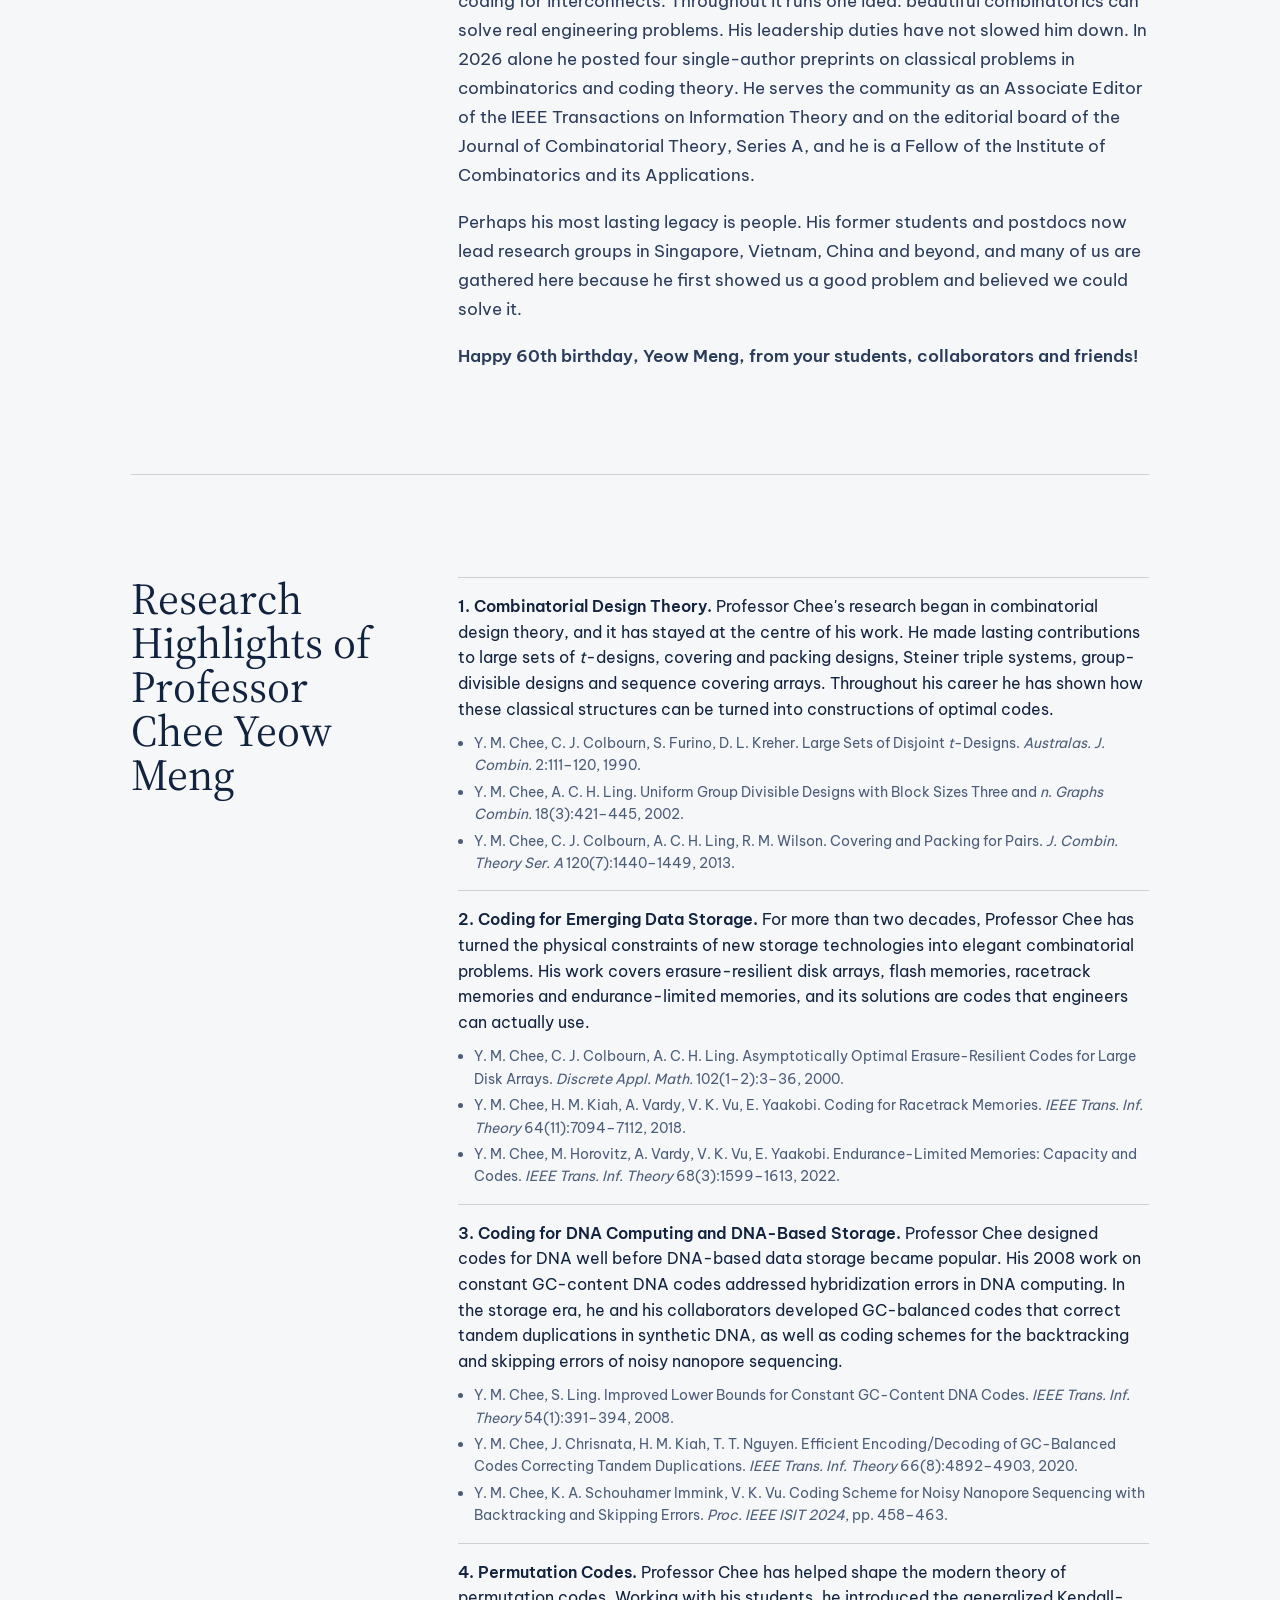
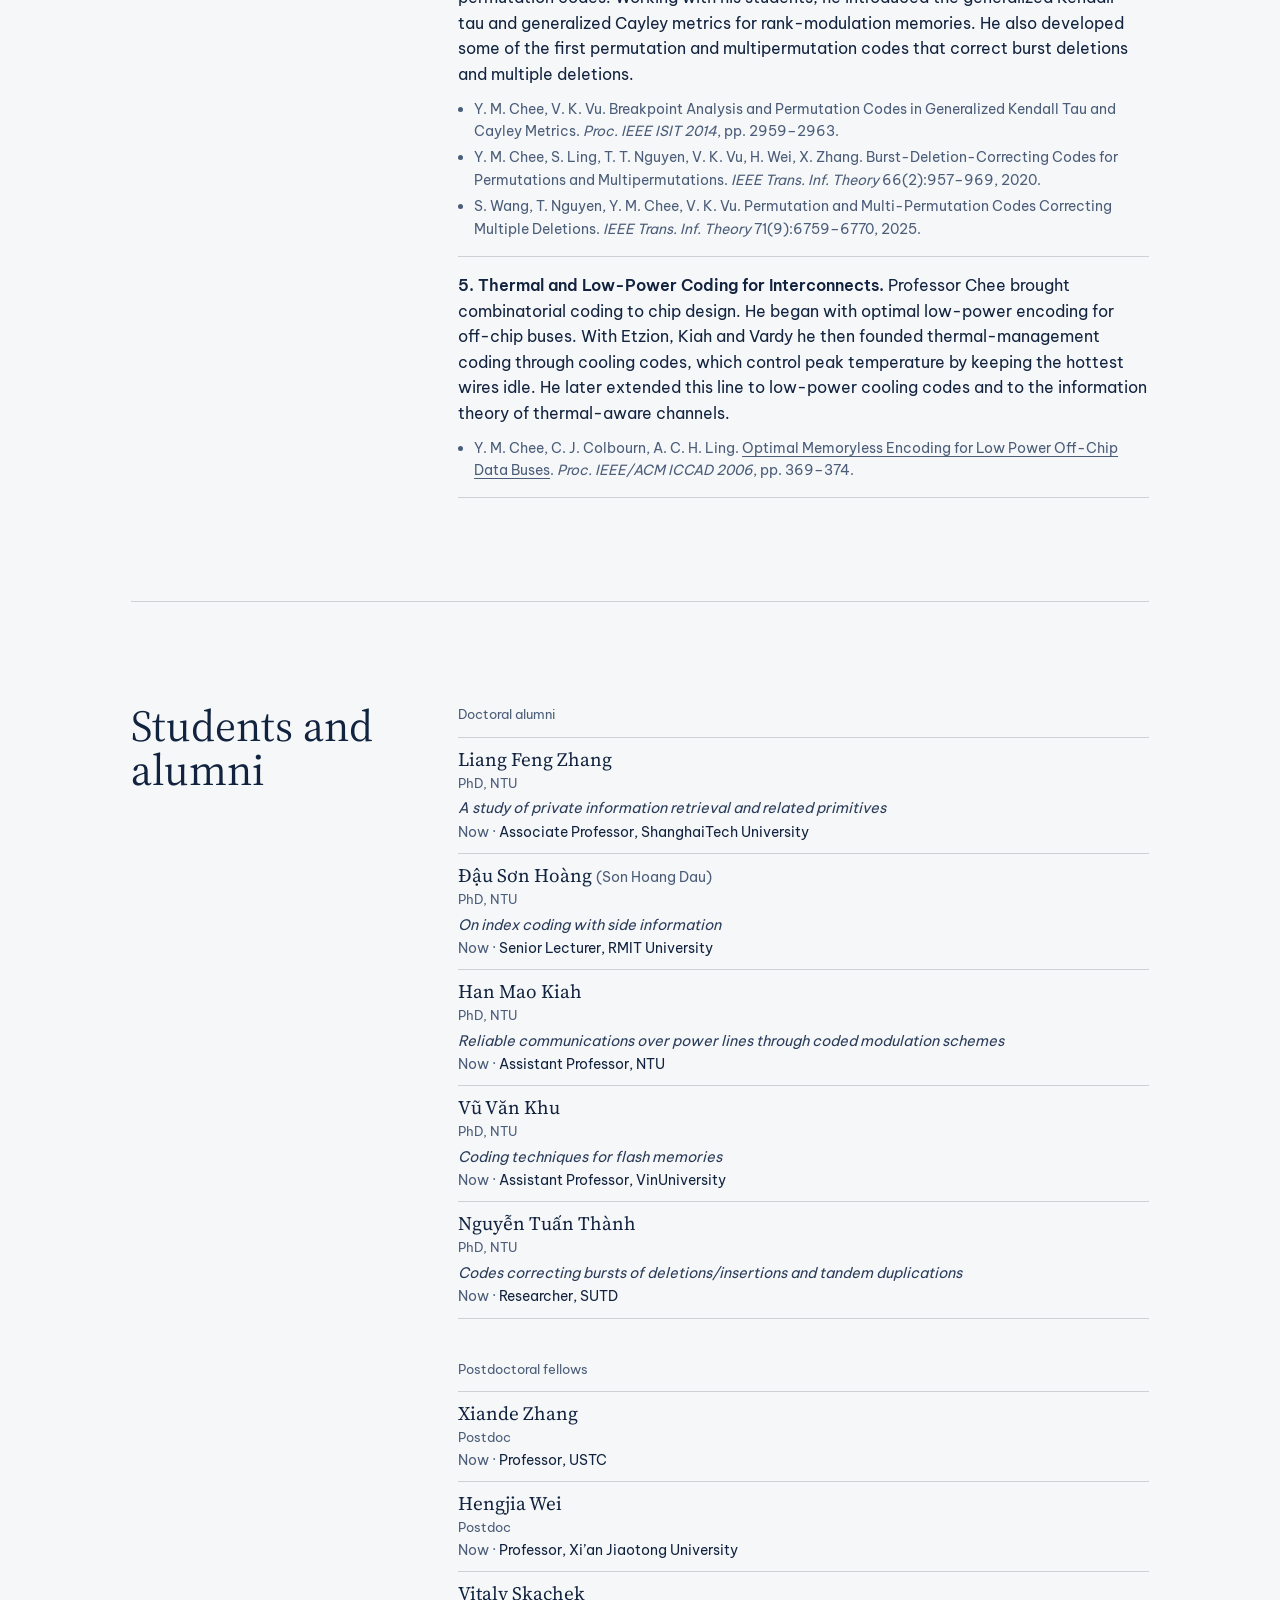
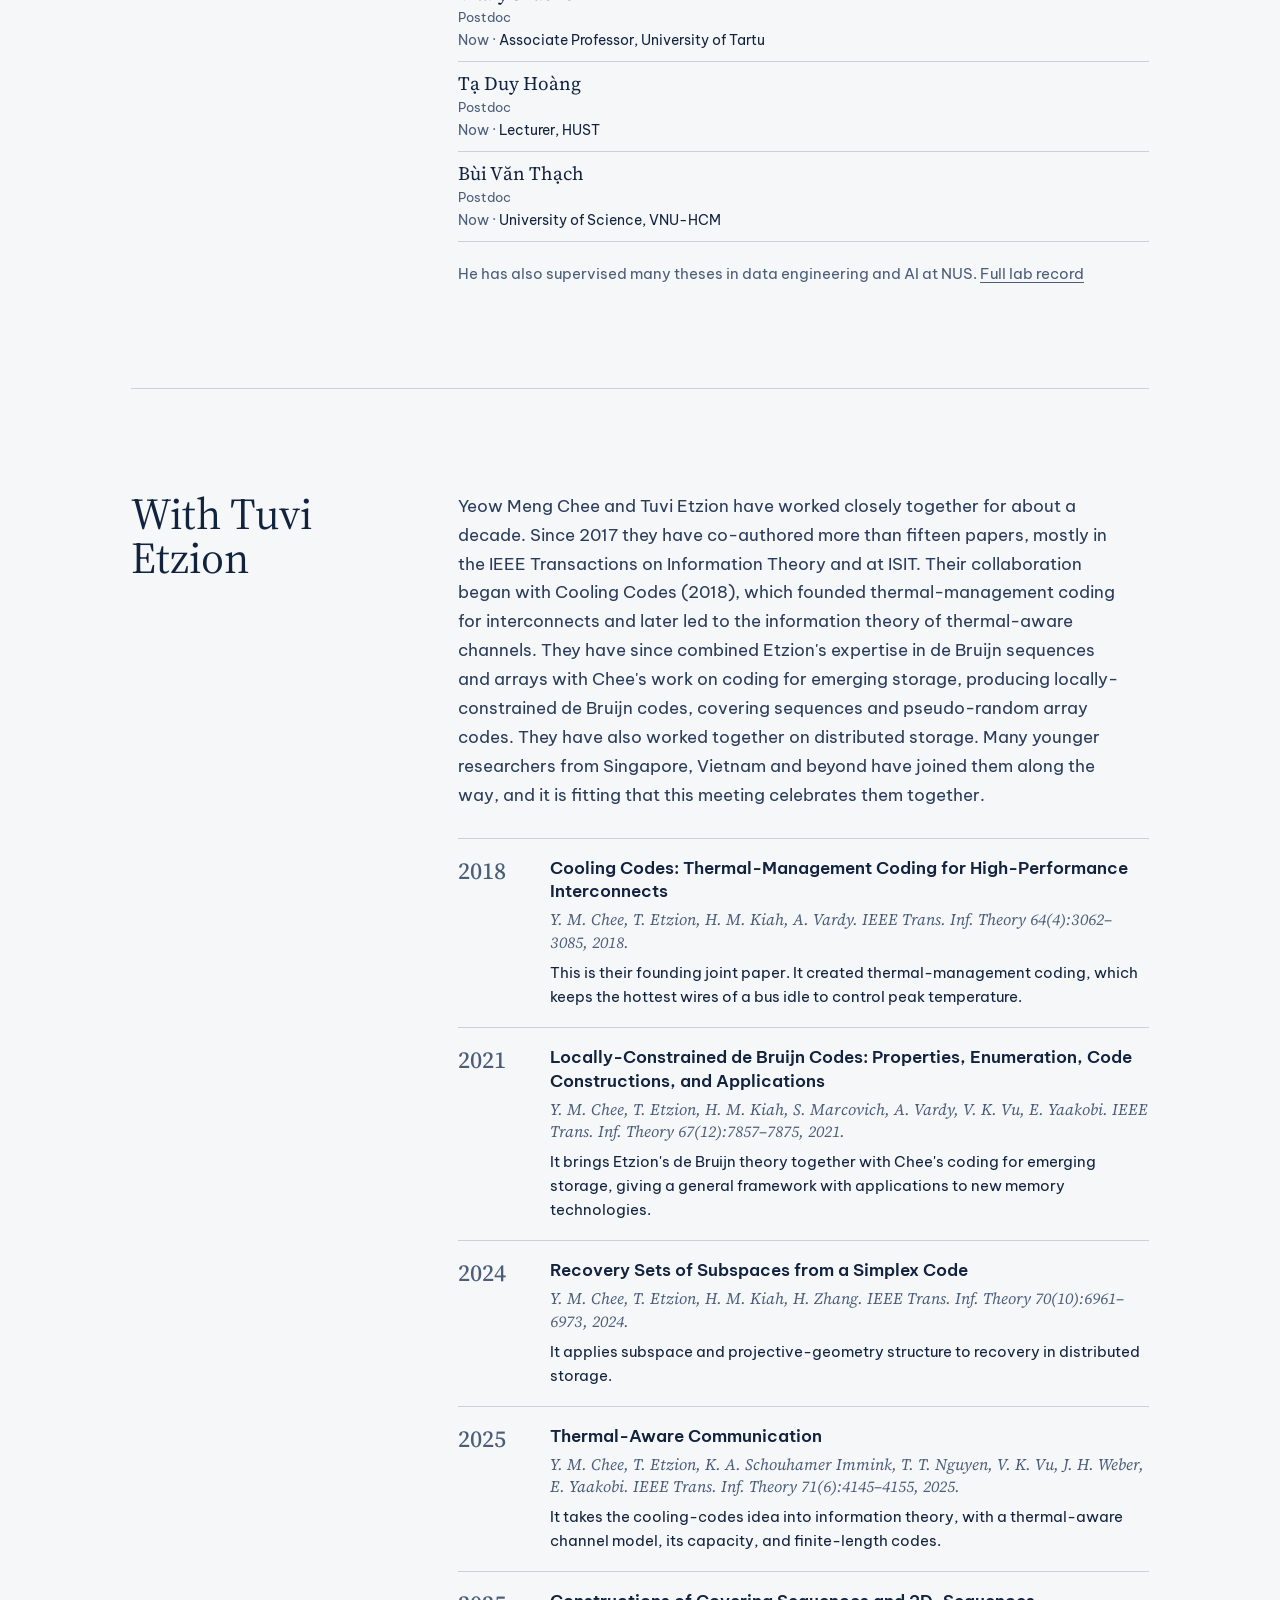
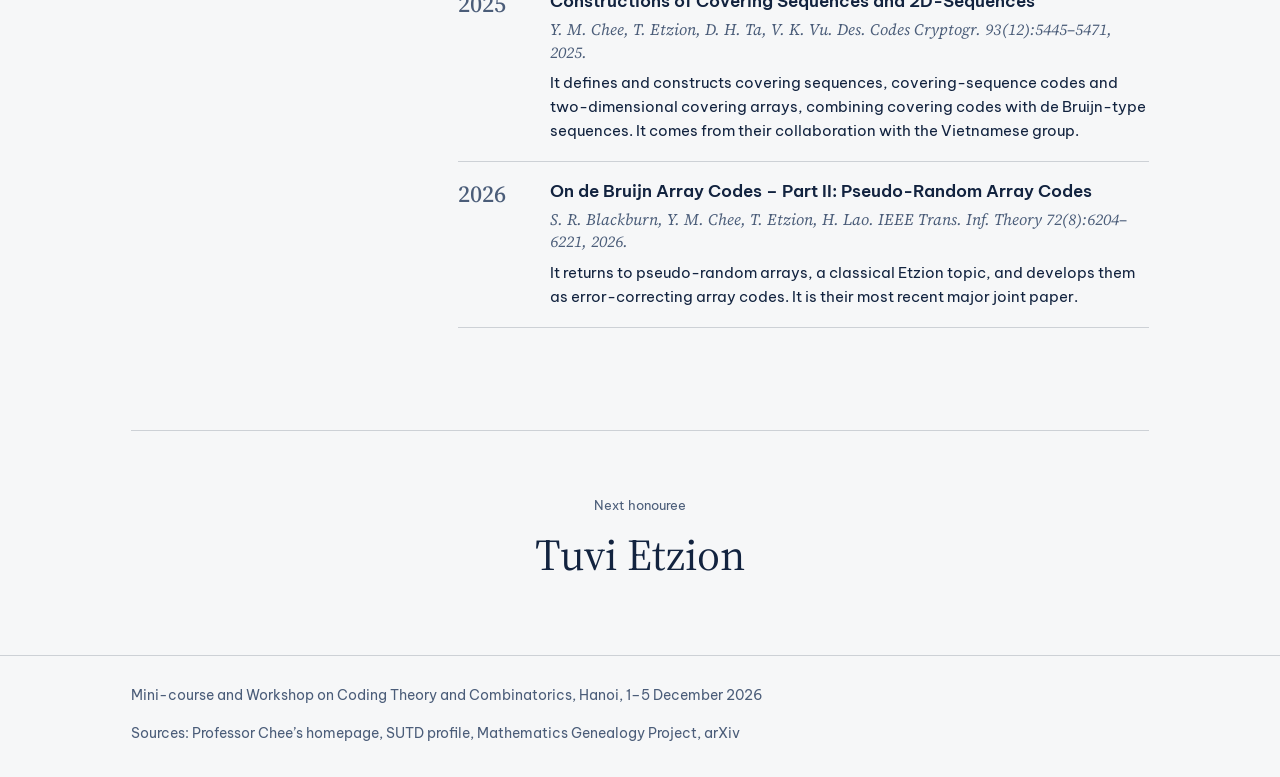
==== commit 07a99073: "chee's researh highlights" ====
--- a/chee.html
+++ b/chee.html
@@ -6,7 +6,7 @@
   <title>Yeow Meng Chee — CTC 2026 Honouree</title>
   <meta name="description" content="Professor Yeow Meng Chee, Provost of the Singapore University of Technology and Design: biography, career, honours and research.">
   <link rel="preload" href="assets/fonts/source-serif-4-latin-opsz-normal.woff2" as="font" type="font/woff2" crossorigin>
-  <link rel="stylesheet" href="assets/css/style.css?v=20261127e">
+  <link rel="stylesheet" href="assets/css/style.css?v=20261127f">
 </head>
 <body>
 <a class="skip" href="#main">Skip to content</a>
@@ -66,15 +66,48 @@
 
     <!-- Research highlights -->
     <section class="block" id="research">
-      <h2>Research highlights</h2>
+      <h2>Research Highlights of Professor Chee Yeow Meng</h2>
       <div>
-        <ul class="profile-highlights">
-          <li><strong>Extremal set systems at work.</strong> Turán-type problems, packings and cover-free families that give sharp answers in group testing, coding and cryptography.</li>
-          <li><strong><a href="https://arxiv.org/abs/1701.07872" target="_blank" rel="noopener">Cooling codes</a>.</strong> With Etzion, Kiah and Vardy, a new family of codes that keeps on-chip interconnects cool by resting the hottest wires (<em>IEEE Trans. Inf. Theory</em>, 2018).</li>
-          <li><strong><a href="https://arxiv.org/abs/1910.06501" target="_blank" rel="noopener">Optimal codes for DNA storage</a>.</strong> Linear-time, order-optimal encoders correcting a single indel or edit over the DNA alphabet (<em>IEEE Trans. Inf. Theory</em>, 2021).</li>
-          <li><strong><a href="https://arxiv.org/abs/2007.11626" target="_blank" rel="noopener">Explicit Baranyai partitions</a>.</strong> Recursive constructions of Baranyai partitions into classes of disjoint quadruples for broad families of set sizes (<em>J. Combin. Des.</em>, 2021).</li>
-          <li><strong>Codes for emerging memories.</strong> Racetrack, domain-wall and endurance-limited memories, and codes against tandem duplications.</li>
-        </ul>
+        <ol class="profile-highlights" role="list">
+          <li>
+            <p><strong>1. Combinatorial Design Theory.</strong> Professor Chee's research began in combinatorial design theory, and it has stayed at the centre of his work. He made lasting contributions to large sets of <i>t</i>-designs, covering and packing designs, Steiner triple systems, group-divisible designs and sequence covering arrays. Throughout his career he has shown how these classical structures can be turned into constructions of optimal codes.</p>
+            <ul class="profile-citations" role="list">
+              <li>Y. M. Chee, C. J. Colbourn, S. Furino, D. L. Kreher. Large Sets of Disjoint <i>t</i>-Designs. <em>Australas. J. Combin.</em> 2:111–120, 1990.</li>
+              <li>Y. M. Chee, A. C. H. Ling. Uniform Group Divisible Designs with Block Sizes Three and <i>n</i>. <em>Graphs Combin.</em> 18(3):421–445, 2002.</li>
+              <li>Y. M. Chee, C. J. Colbourn, A. C. H. Ling, R. M. Wilson. Covering and Packing for Pairs. <em>J. Combin. Theory Ser. A</em> 120(7):1440–1449, 2013.</li>
+            </ul>
+          </li>
+          <li>
+            <p><strong>2. Coding for Emerging Data Storage.</strong> For more than two decades, Professor Chee has turned the physical constraints of new storage technologies into elegant combinatorial problems. His work covers erasure-resilient disk arrays, flash memories, racetrack memories and endurance-limited memories, and its solutions are codes that engineers can actually use.</p>
+            <ul class="profile-citations" role="list">
+              <li>Y. M. Chee, C. J. Colbourn, A. C. H. Ling. Asymptotically Optimal Erasure-Resilient Codes for Large Disk Arrays. <em>Discrete Appl. Math.</em> 102(1–2):3–36, 2000.</li>
+              <li>Y. M. Chee, H. M. Kiah, A. Vardy, V. K. Vu, E. Yaakobi. Coding for Racetrack Memories. <em>IEEE Trans. Inf. Theory</em> 64(11):7094–7112, 2018.</li>
+              <li>Y. M. Chee, M. Horovitz, A. Vardy, V. K. Vu, E. Yaakobi. Endurance-Limited Memories: Capacity and Codes. <em>IEEE Trans. Inf. Theory</em> 68(3):1599–1613, 2022.</li>
+            </ul>
+          </li>
+          <li>
+            <p><strong>3. Coding for DNA Computing and DNA-Based Storage.</strong> Professor Chee designed codes for DNA well before DNA-based data storage became popular. His 2008 work on constant GC-content DNA codes addressed hybridization errors in DNA computing. In the storage era, he and his collaborators developed GC-balanced codes that correct tandem duplications in synthetic DNA, as well as coding schemes for the backtracking and skipping errors of noisy nanopore sequencing.</p>
+            <ul class="profile-citations" role="list">
+              <li>Y. M. Chee, S. Ling. Improved Lower Bounds for Constant GC-Content DNA Codes. <em>IEEE Trans. Inf. Theory</em> 54(1):391–394, 2008.</li>
+              <li>Y. M. Chee, J. Chrisnata, H. M. Kiah, T. T. Nguyen. Efficient Encoding/Decoding of GC-Balanced Codes Correcting Tandem Duplications. <em>IEEE Trans. Inf. Theory</em> 66(8):4892–4903, 2020.</li>
+              <li>Y. M. Chee, K. A. Schouhamer Immink, V. K. Vu. Coding Scheme for Noisy Nanopore Sequencing with Backtracking and Skipping Errors. <em>Proc. IEEE ISIT 2024</em>, pp. 458–463.</li>
+            </ul>
+          </li>
+          <li>
+            <p><strong>4. Permutation Codes.</strong> Professor Chee has helped shape the modern theory of permutation codes. Working with his students, he introduced the generalized Kendall-tau and generalized Cayley metrics for rank-modulation memories. He also developed some of the first permutation and multipermutation codes that correct burst deletions and multiple deletions.</p>
+            <ul class="profile-citations" role="list">
+              <li>Y. M. Chee, V. K. Vu. Breakpoint Analysis and Permutation Codes in Generalized Kendall Tau and Cayley Metrics. <em>Proc. IEEE ISIT 2014</em>, pp. 2959–2963.</li>
+              <li>Y. M. Chee, S. Ling, T. T. Nguyen, V. K. Vu, H. Wei, X. Zhang. Burst-Deletion-Correcting Codes for Permutations and Multipermutations. <em>IEEE Trans. Inf. Theory</em> 66(2):957–969, 2020.</li>
+              <li>S. Wang, T. Nguyen, Y. M. Chee, V. K. Vu. Permutation and Multi-Permutation Codes Correcting Multiple Deletions. <em>IEEE Trans. Inf. Theory</em> 71(9):6759–6770, 2025.</li>
+            </ul>
+          </li>
+          <li>
+            <p><strong>5. Thermal and Low-Power Coding for Interconnects.</strong> Professor Chee brought combinatorial coding to chip design. He began with optimal low-power encoding for off-chip buses. With Etzion, Kiah and Vardy he then founded thermal-management coding through cooling codes, which control peak temperature by keeping the hottest wires idle. He later extended this line to low-power cooling codes and to the information theory of thermal-aware channels.</p>
+            <ul class="profile-citations" role="list">
+              <li>Y. M. Chee, C. J. Colbourn, A. C. H. Ling. <a href="https://doi.org/10.1109/ICCAD.2006.320060" target="_blank" rel="noopener">Optimal Memoryless Encoding for Low Power Off-Chip Data Buses</a>. <em>Proc. IEEE/ACM ICCAD 2006</em>, pp. 369–374.</li>
+            </ul>
+          </li>
+        </ol>
       </div>
     </section>
 
--- a/assets/css/style.css
+++ b/assets/css/style.css
@@ -282,7 +282,9 @@
 .prose .lede { font-family: var(--f-serif); font-size: clamp(24px, 2.4vw, 32px); line-height: 1.3; color: var(--ink); max-width: 34ch; margin-bottom: 1em; }
 
 .profile-highlights { max-width: 66ch; border-top: 1px solid var(--line); }
-.profile-highlights li { padding: 16px 0; border-bottom: 1px solid var(--line); }
+.profile-highlights > li { padding: 16px 0; border-bottom: 1px solid var(--line); }
+.profile-citations { margin-top: 10px; padding-inline-start: 1.15em; list-style: disc; color: var(--mute); font-size: 14px; }
+.profile-citations li + li { margin-top: 4px; }
 .profile-highlights a, .profile-source { text-decoration: underline; text-underline-offset: 3px; }
 .profile-source { color: var(--mute); }
 .profile-students { list-style: disc; padding-inline-start: 1.25em; margin-bottom: 12px; }
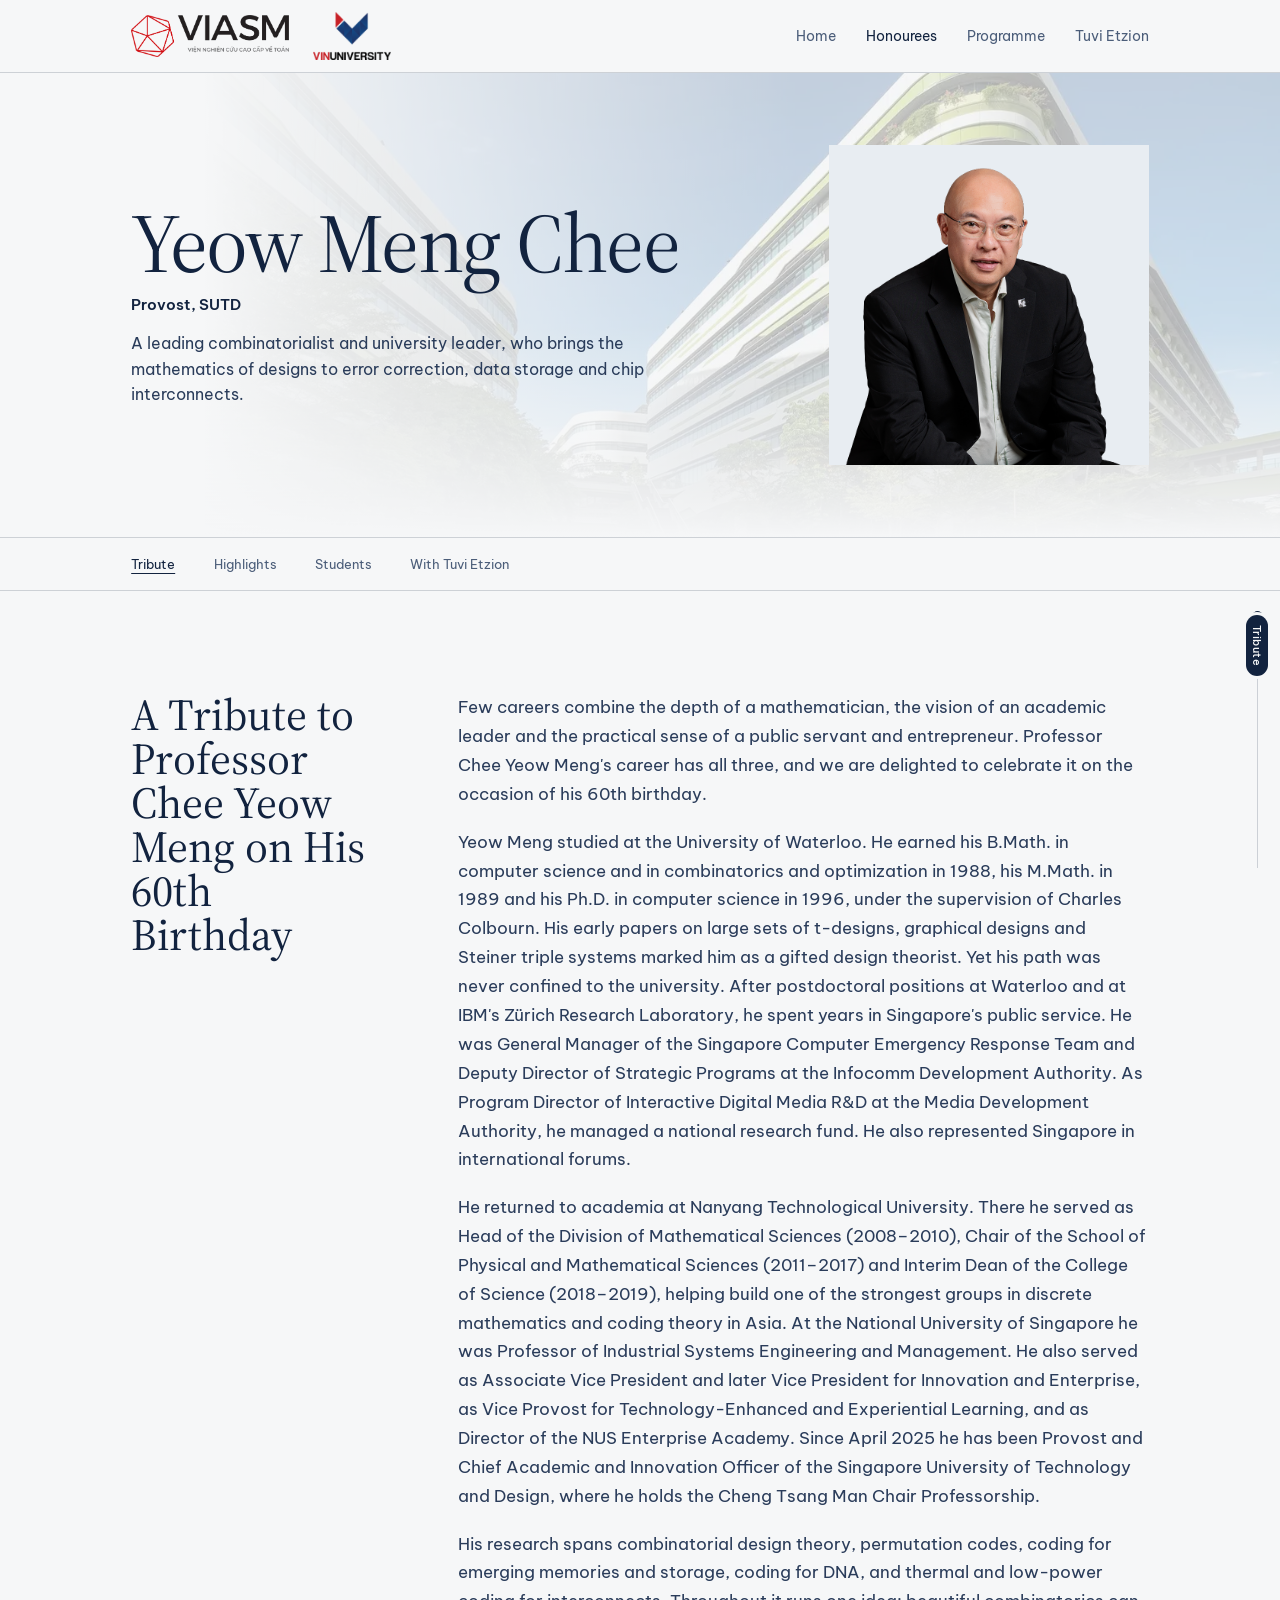
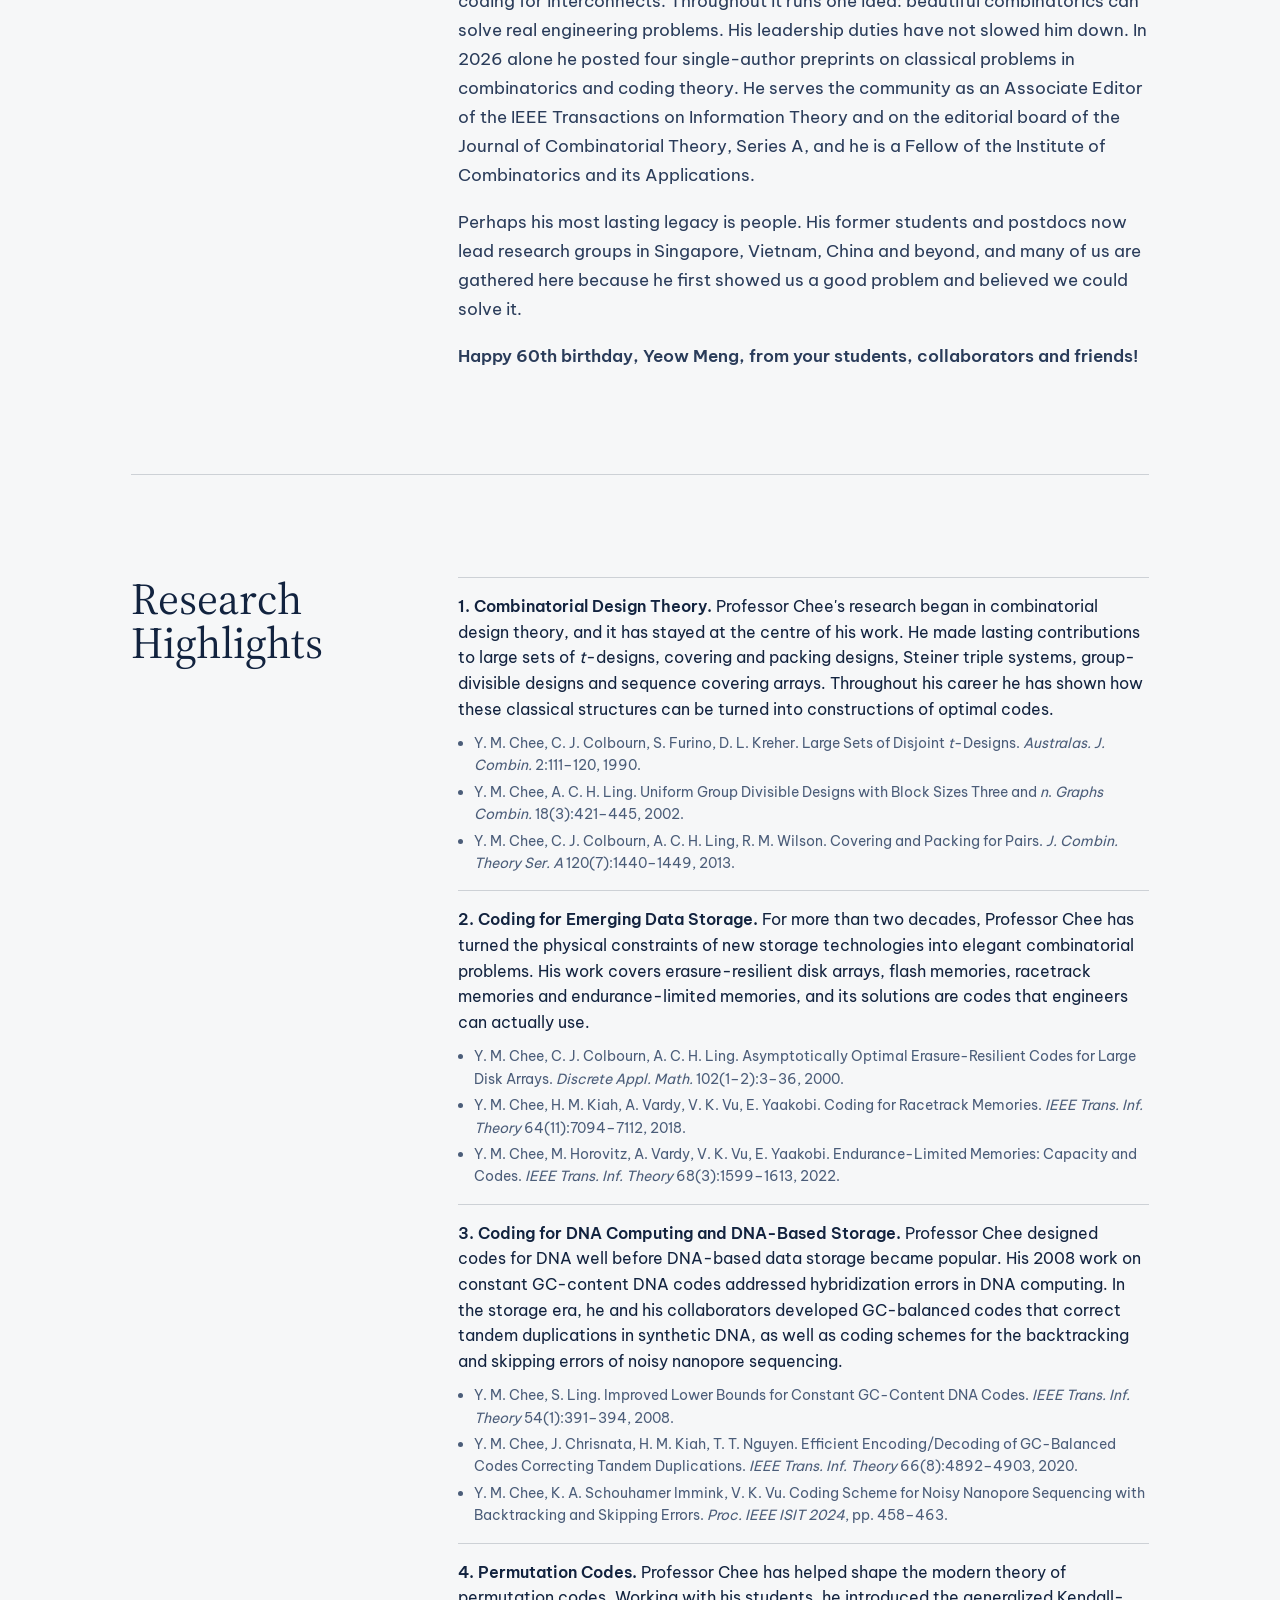
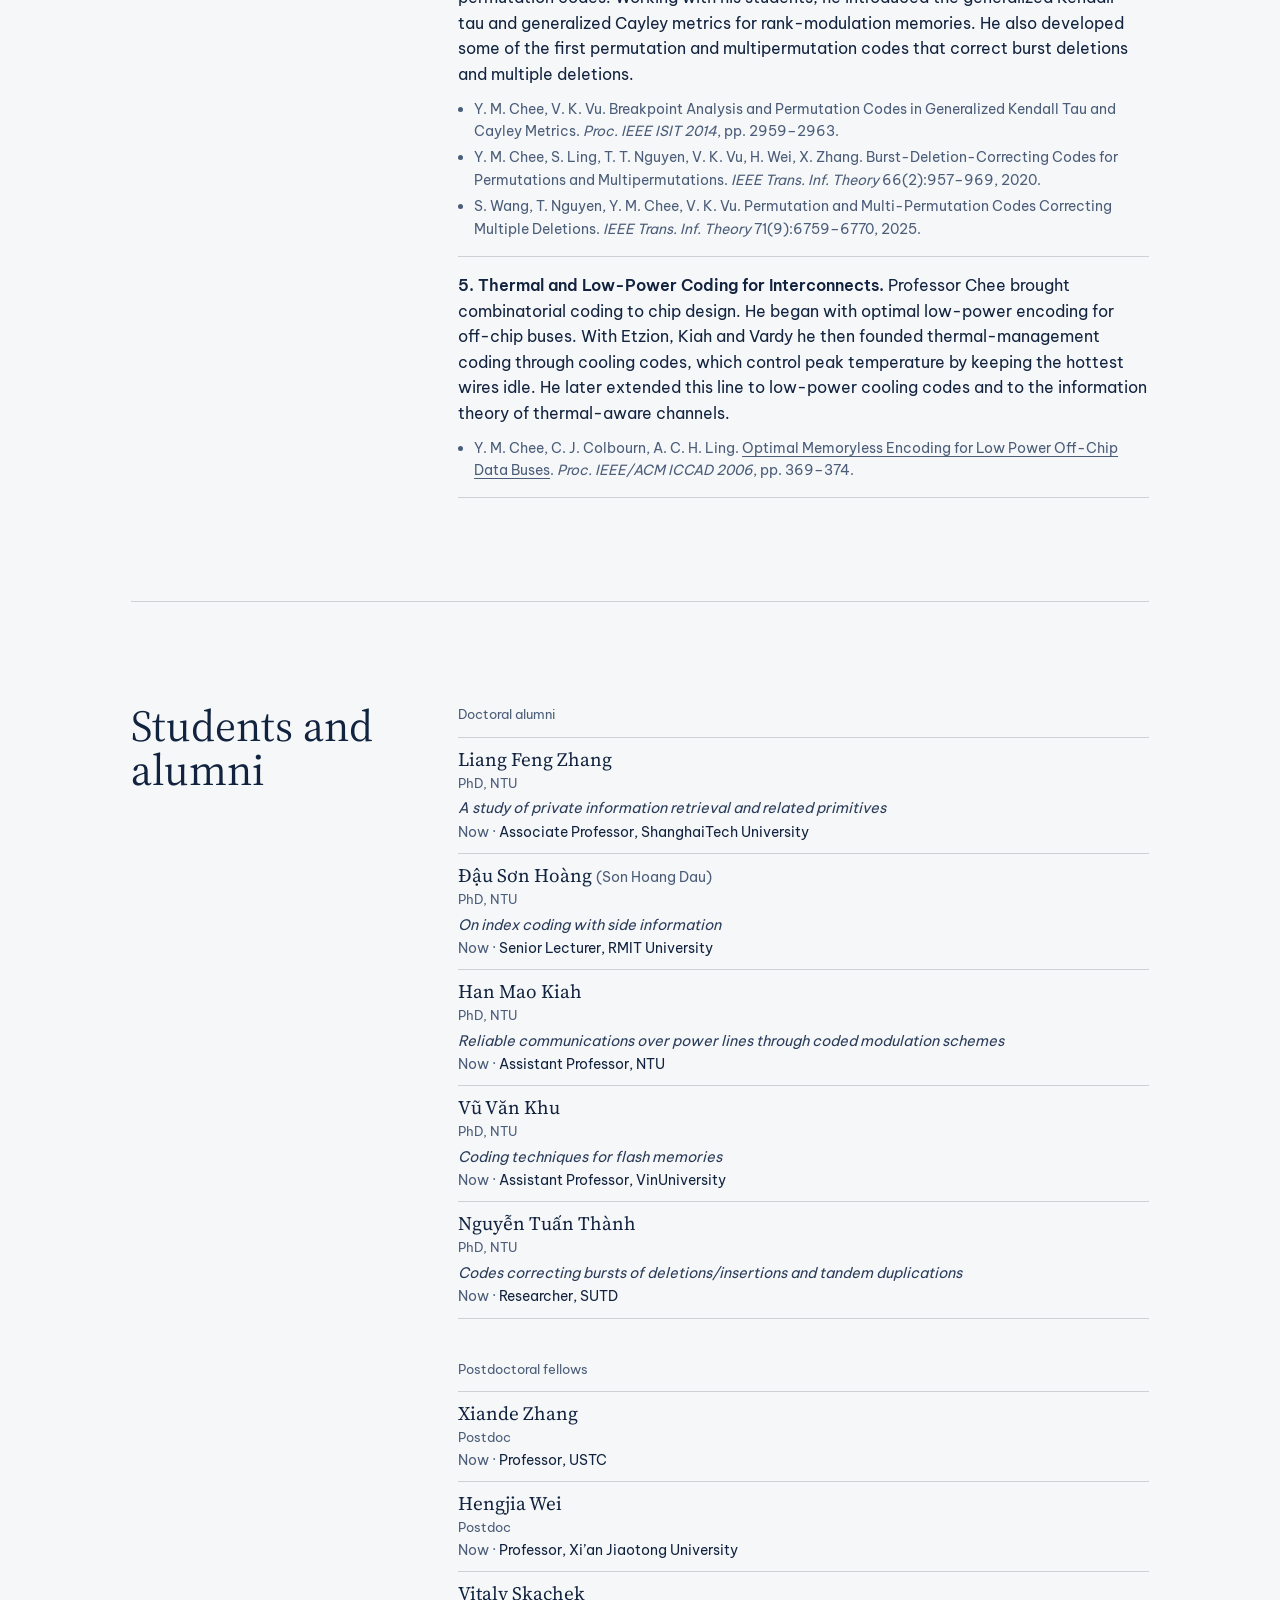
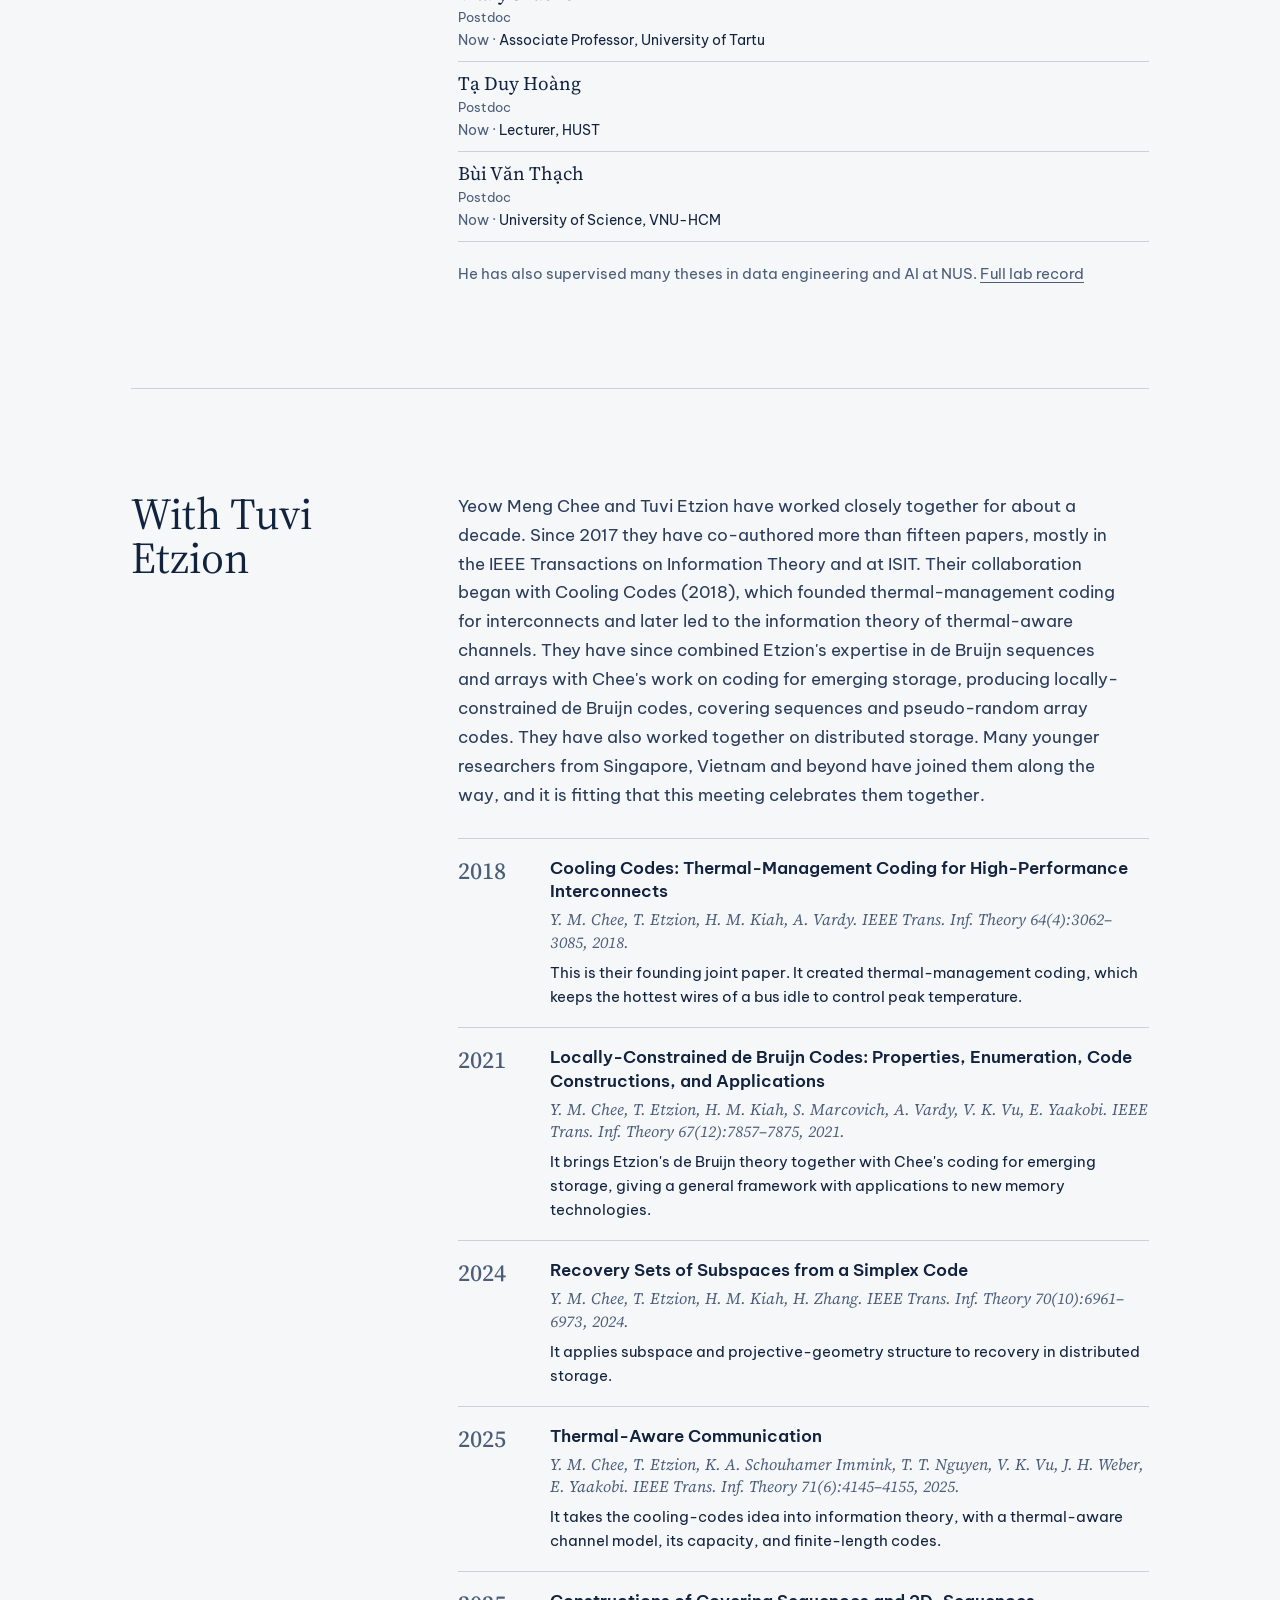
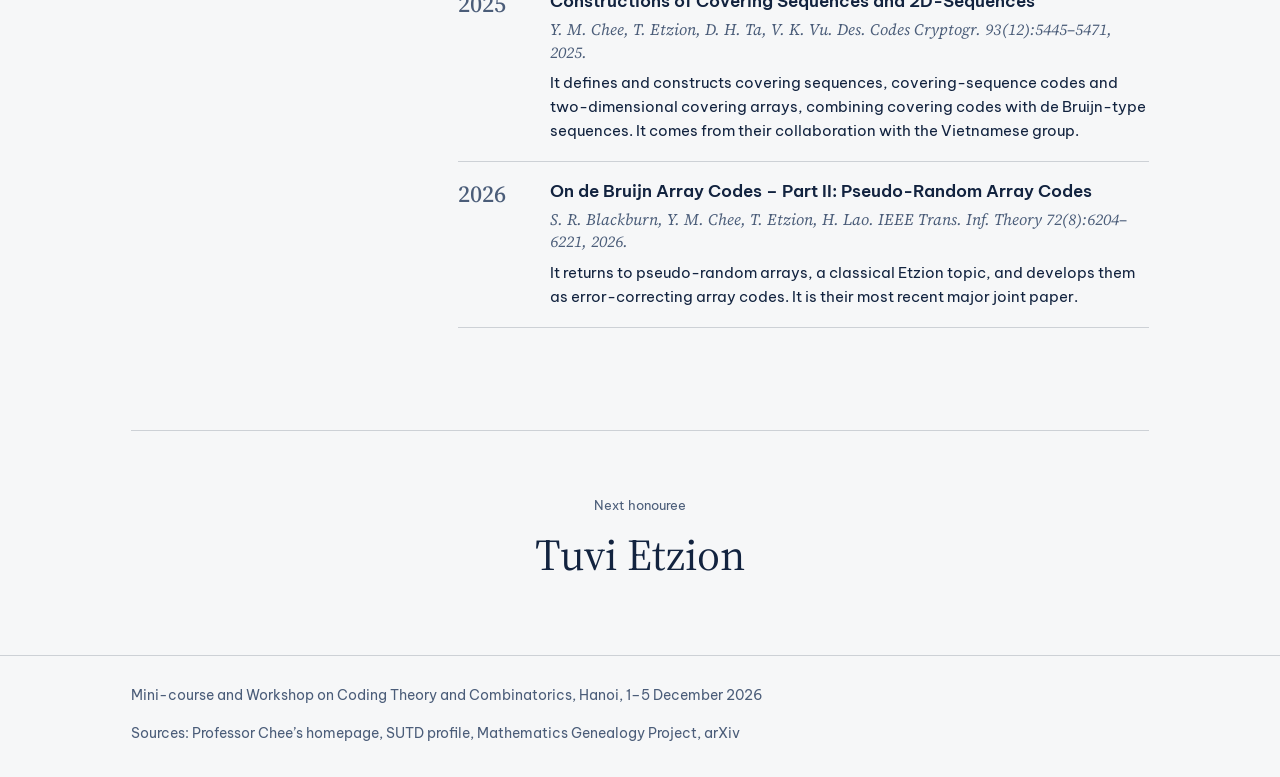
==== commit d5b1b544: "minor update" ====
--- a/chee.html
+++ b/chee.html
@@ -66,7 +66,7 @@
 
     <!-- Research highlights -->
     <section class="block" id="research">
-      <h2>Research Highlights of Professor Chee Yeow Meng</h2>
+      <h2>Research Highlights</h2>
       <div>
         <ol class="profile-highlights" role="list">
           <li>
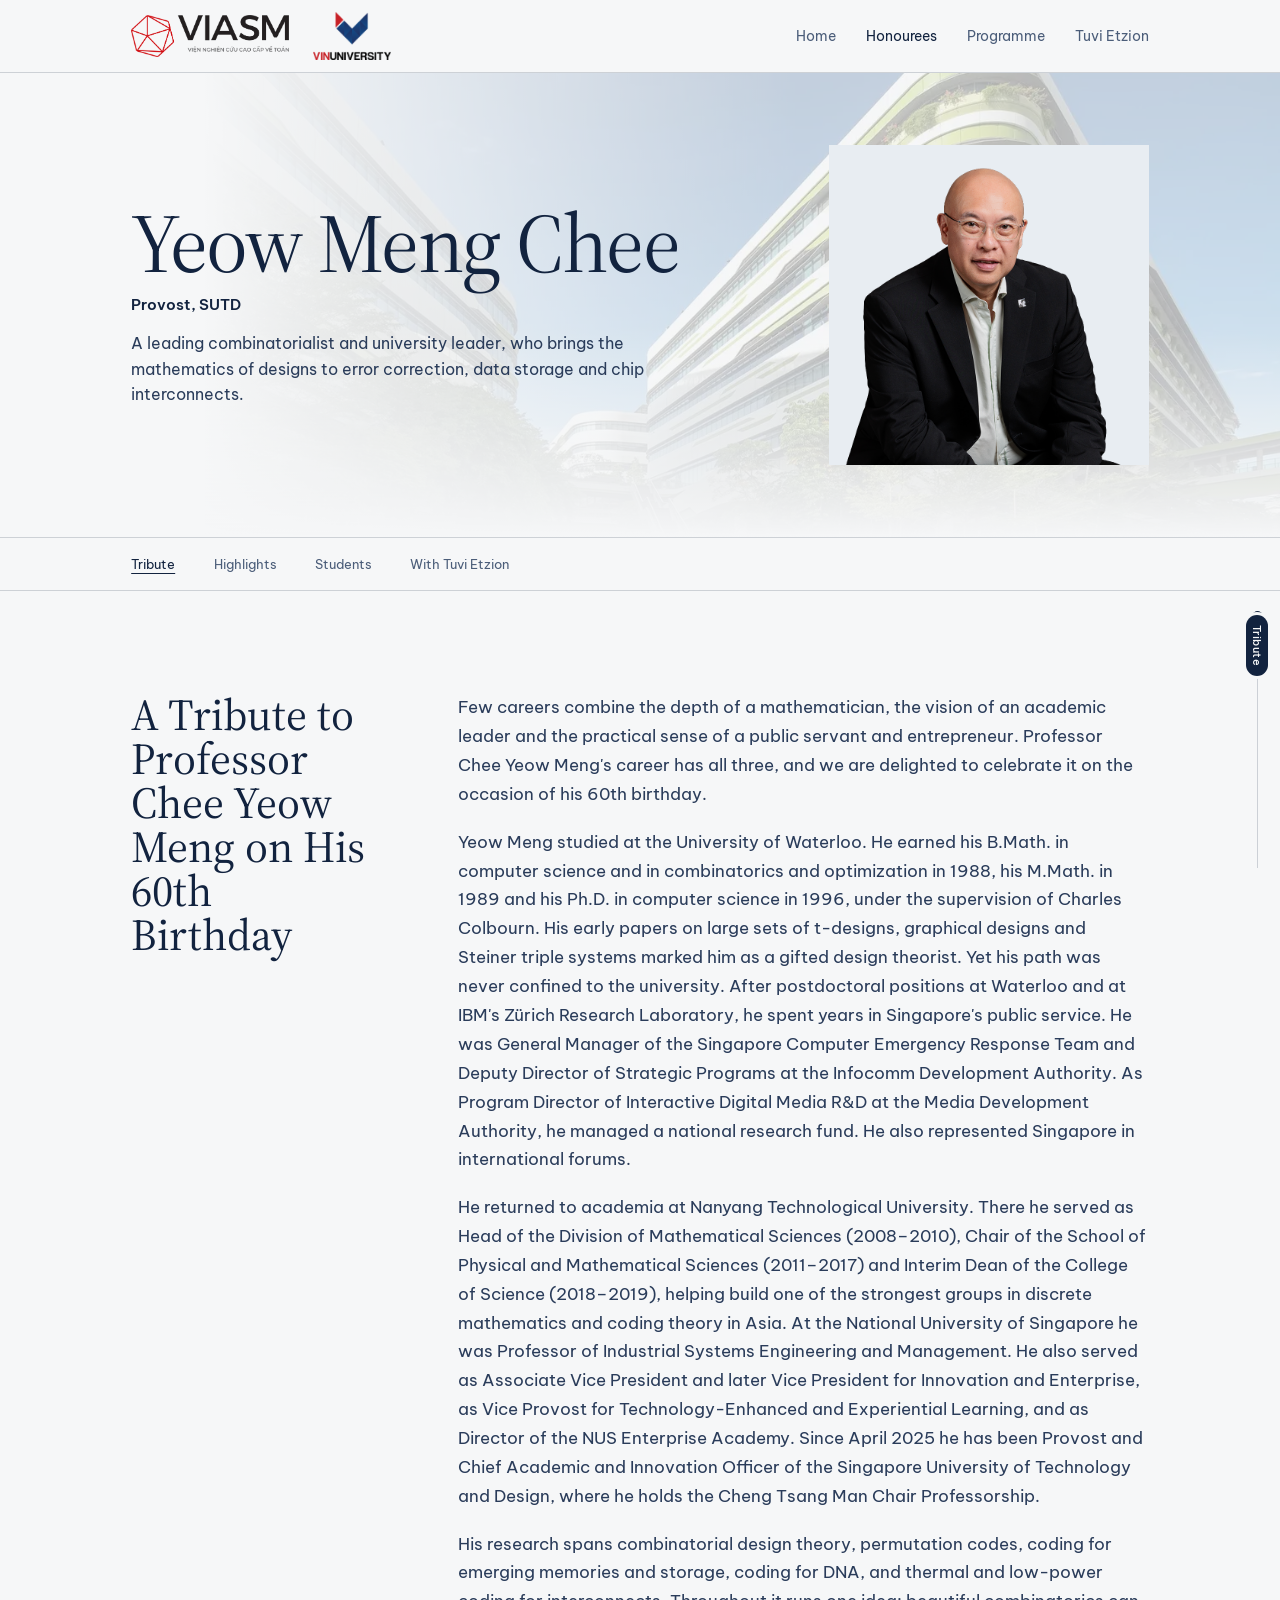
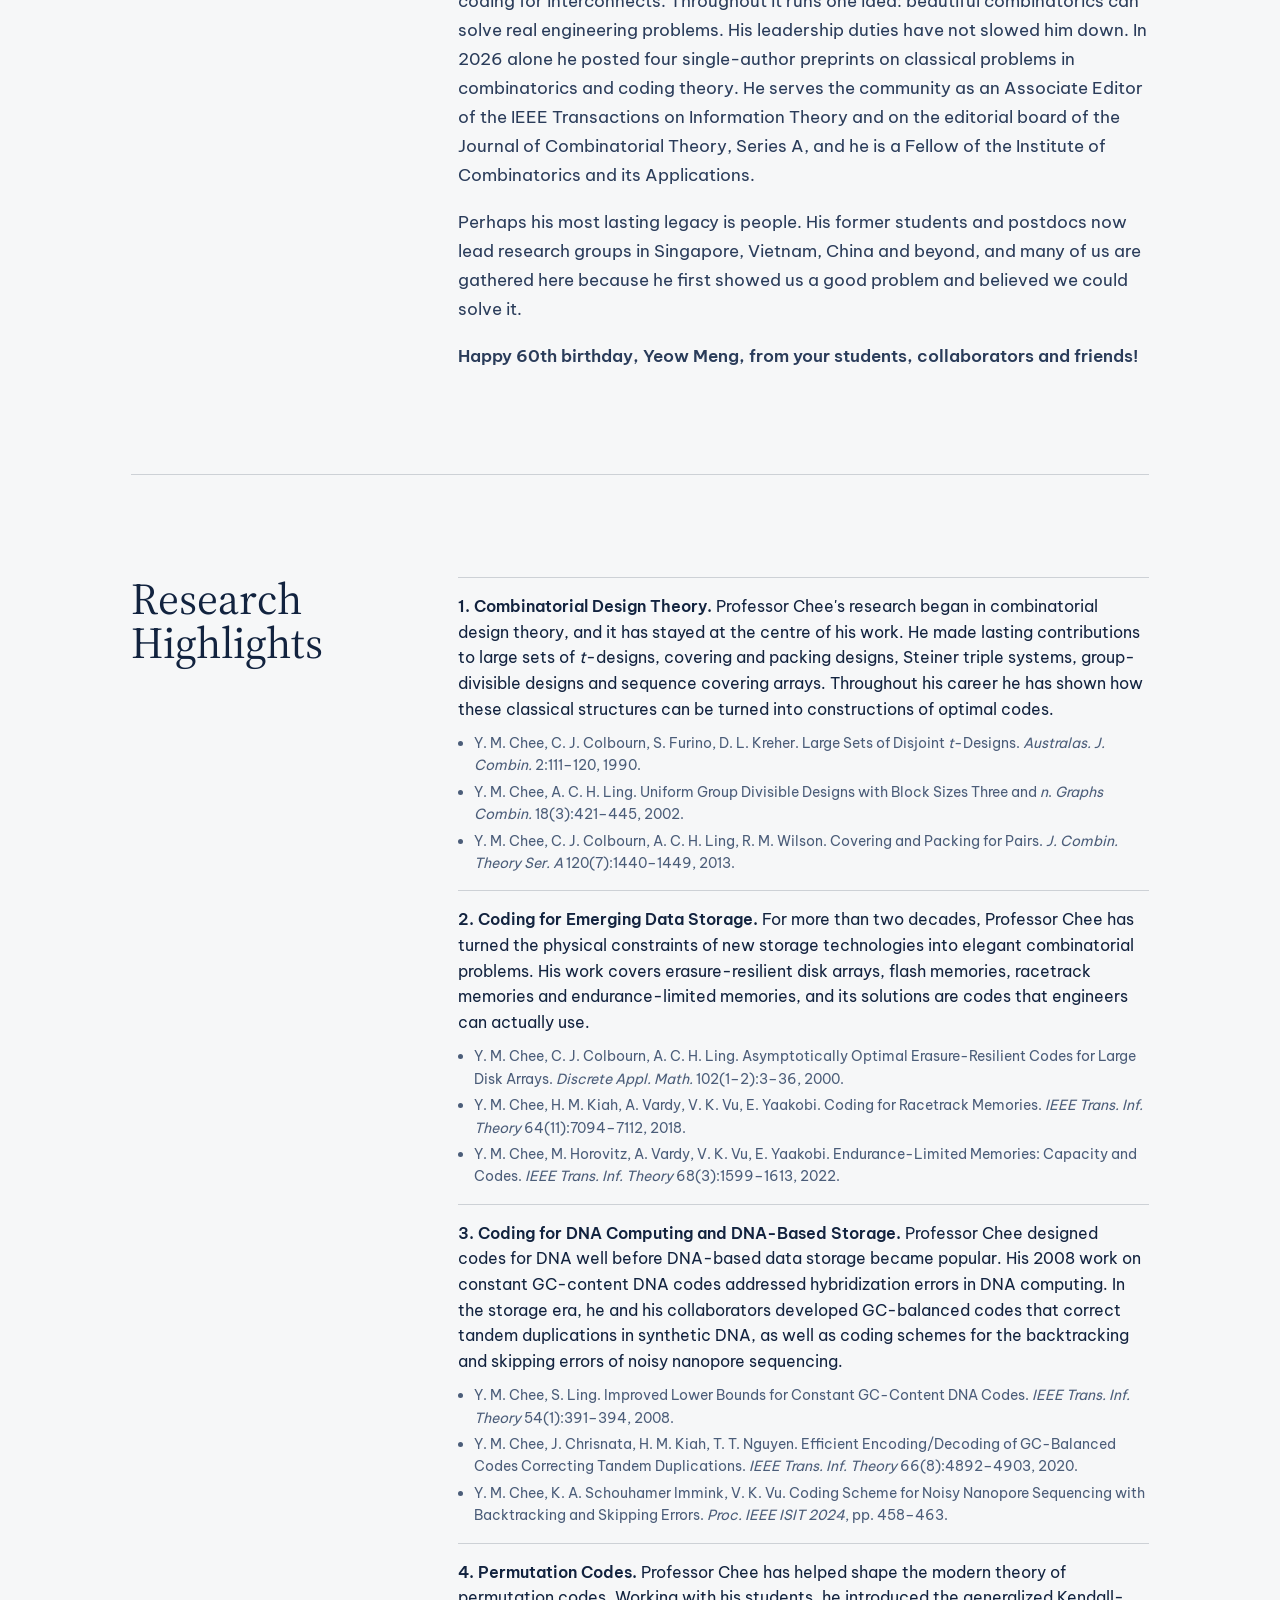
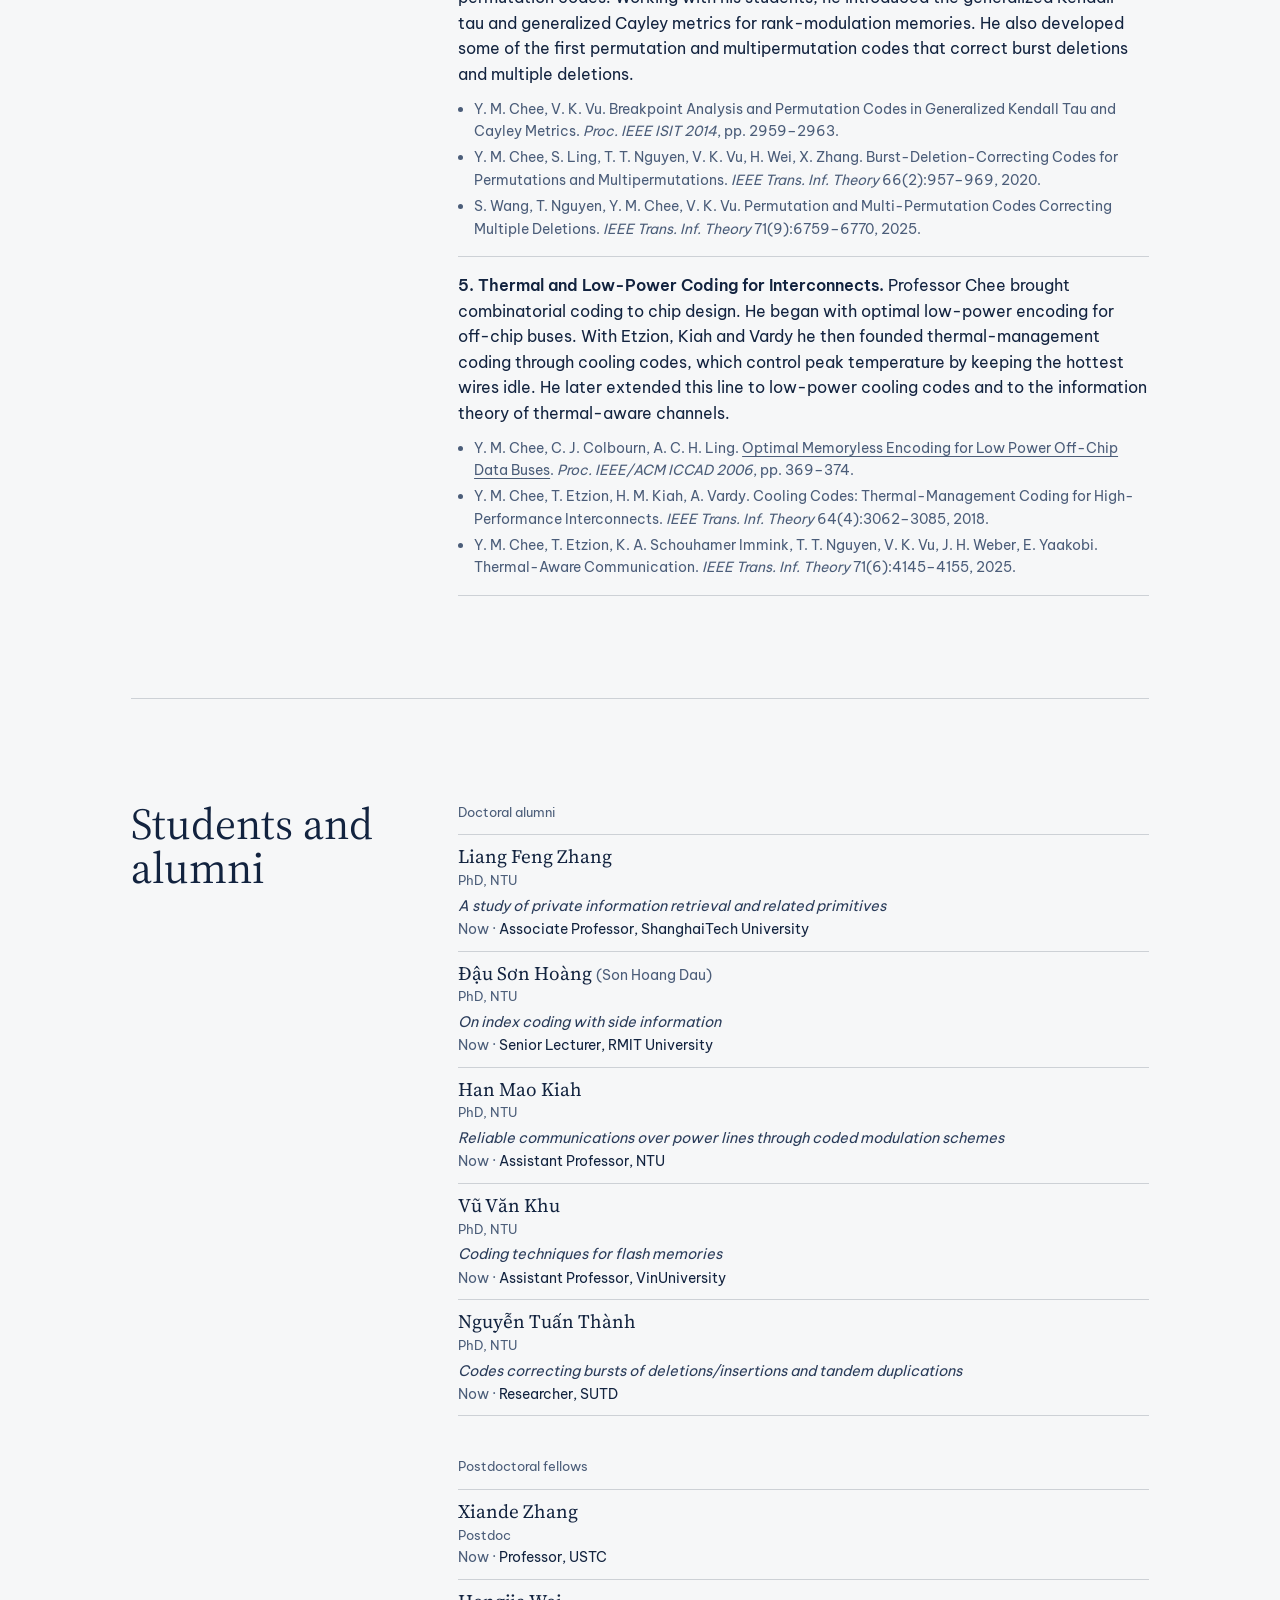
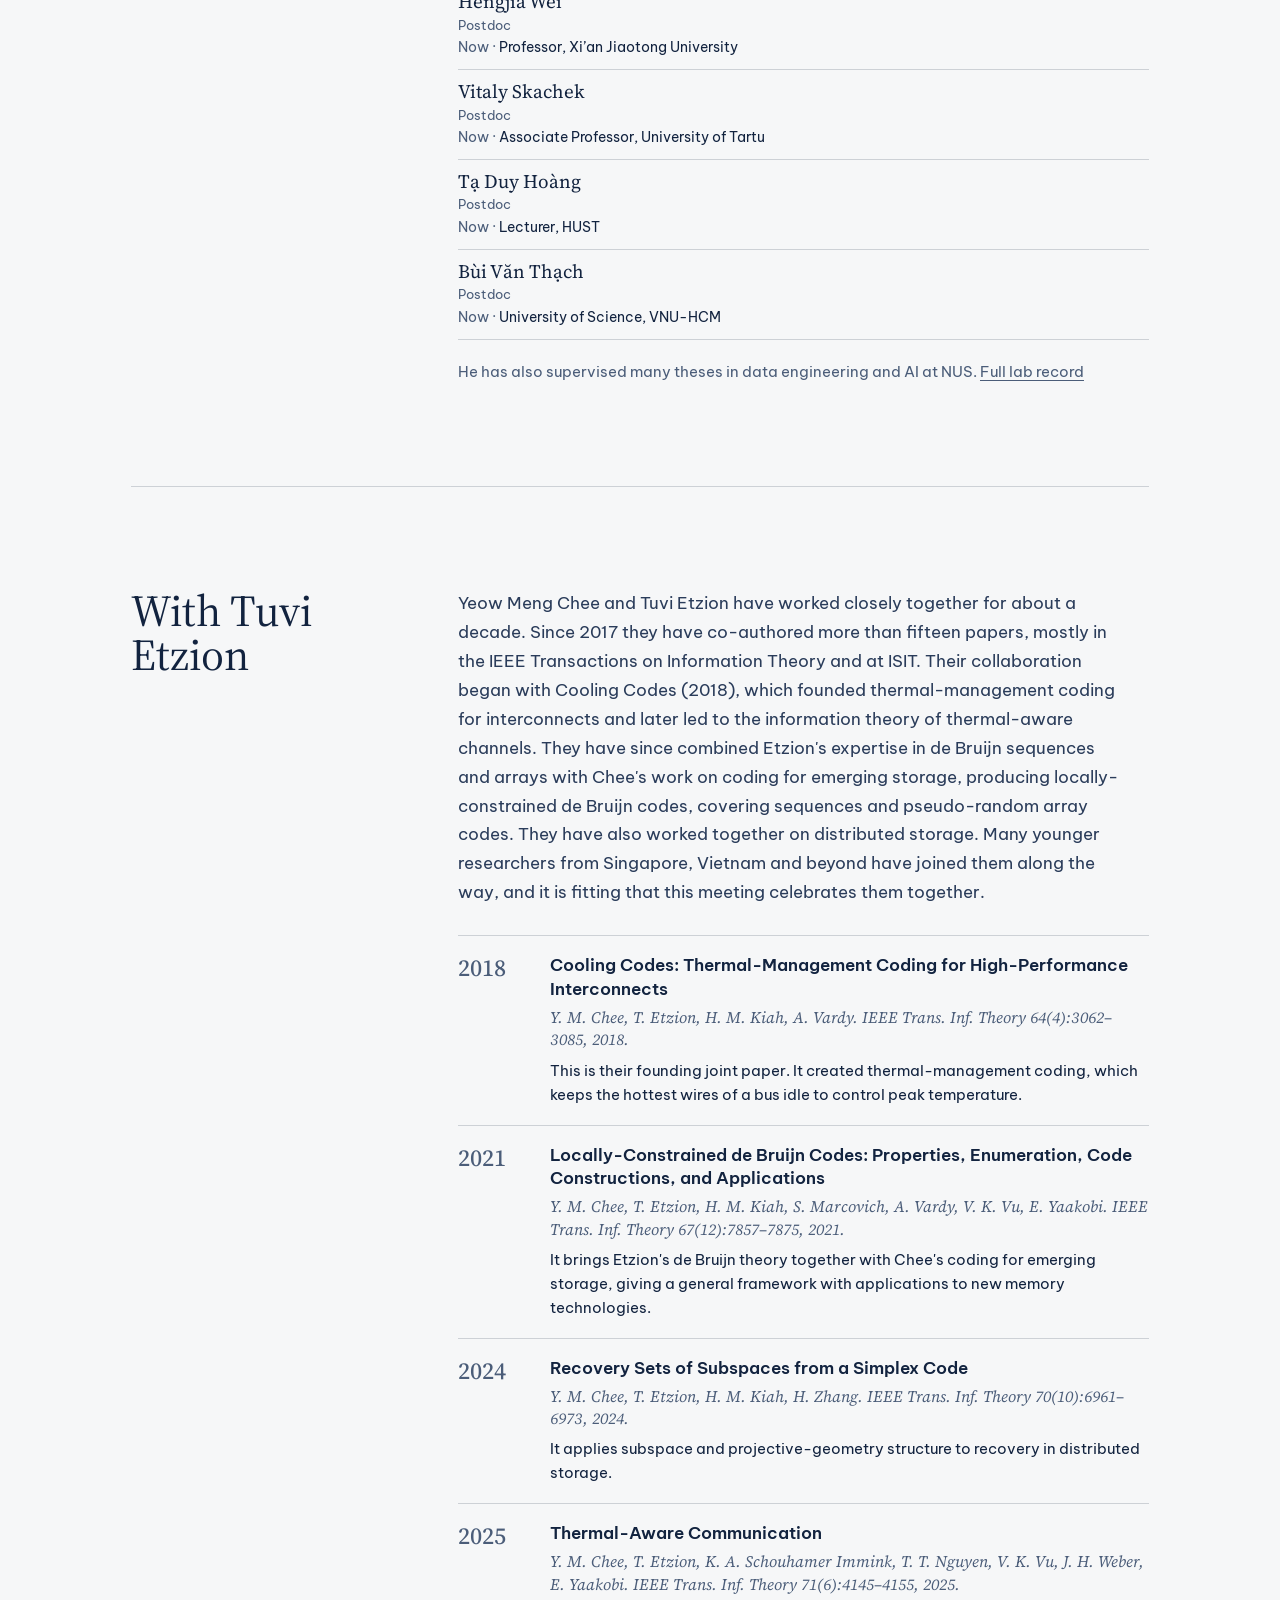
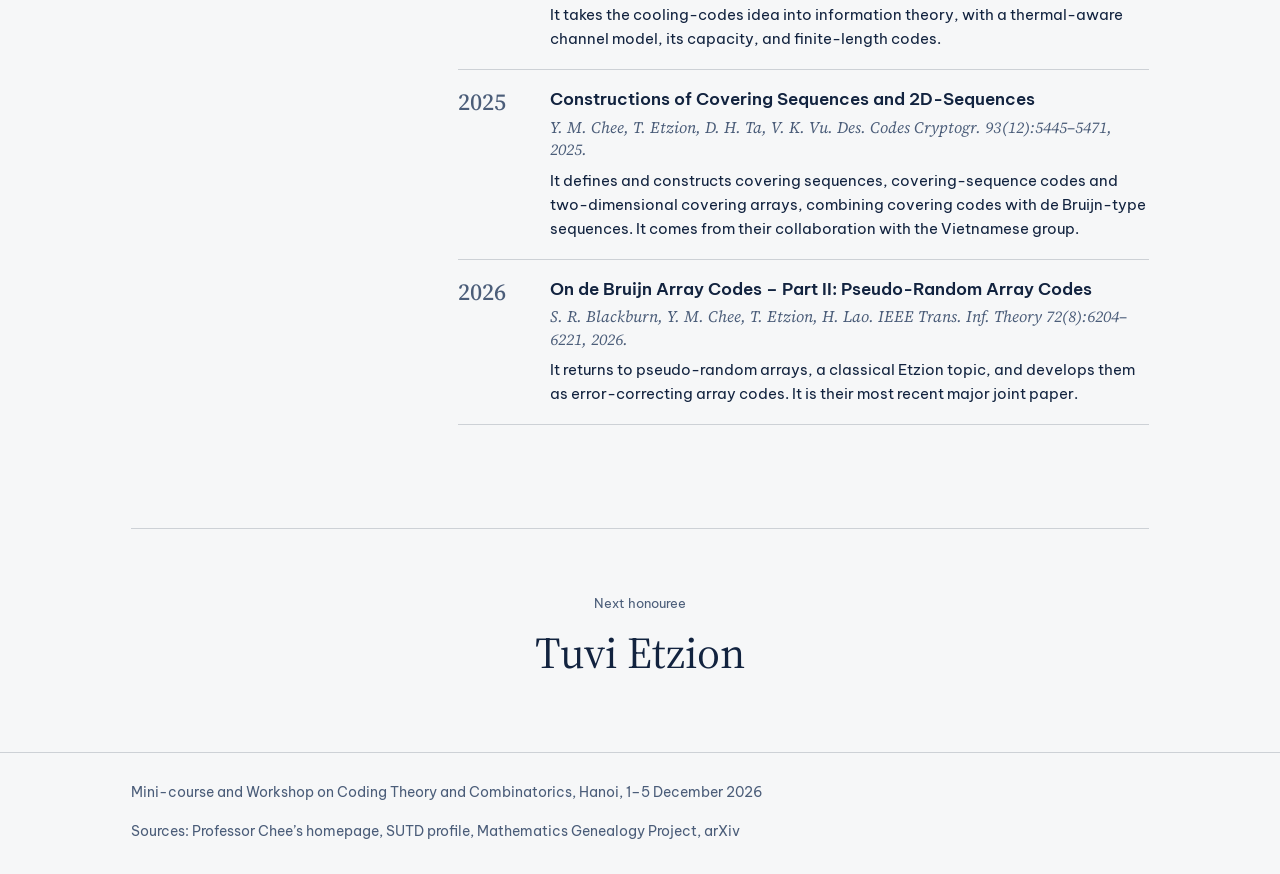
==== commit a7455eef: "uddate" ====
--- a/chee.html
+++ b/chee.html
@@ -105,6 +105,8 @@
             <p><strong>5. Thermal and Low-Power Coding for Interconnects.</strong> Professor Chee brought combinatorial coding to chip design. He began with optimal low-power encoding for off-chip buses. With Etzion, Kiah and Vardy he then founded thermal-management coding through cooling codes, which control peak temperature by keeping the hottest wires idle. He later extended this line to low-power cooling codes and to the information theory of thermal-aware channels.</p>
             <ul class="profile-citations" role="list">
               <li>Y. M. Chee, C. J. Colbourn, A. C. H. Ling. <a href="https://doi.org/10.1109/ICCAD.2006.320060" target="_blank" rel="noopener">Optimal Memoryless Encoding for Low Power Off-Chip Data Buses</a>. <em>Proc. IEEE/ACM ICCAD 2006</em>, pp. 369–374.</li>
+              <li>Y. M. Chee, T. Etzion, H. M. Kiah, A. Vardy. Cooling Codes: Thermal-Management Coding for High-Performance Interconnects. <em>IEEE Trans. Inf. Theory</em> 64(4):3062–3085, 2018.</li>
+              <li>Y. M. Chee, T. Etzion, K. A. Schouhamer Immink, T. T. Nguyen, V. K. Vu, J. H. Weber, E. Yaakobi. Thermal-Aware Communication. <em>IEEE Trans. Inf. Theory</em> 71(6):4145–4155, 2025.</li>
             </ul>
           </li>
         </ol>
